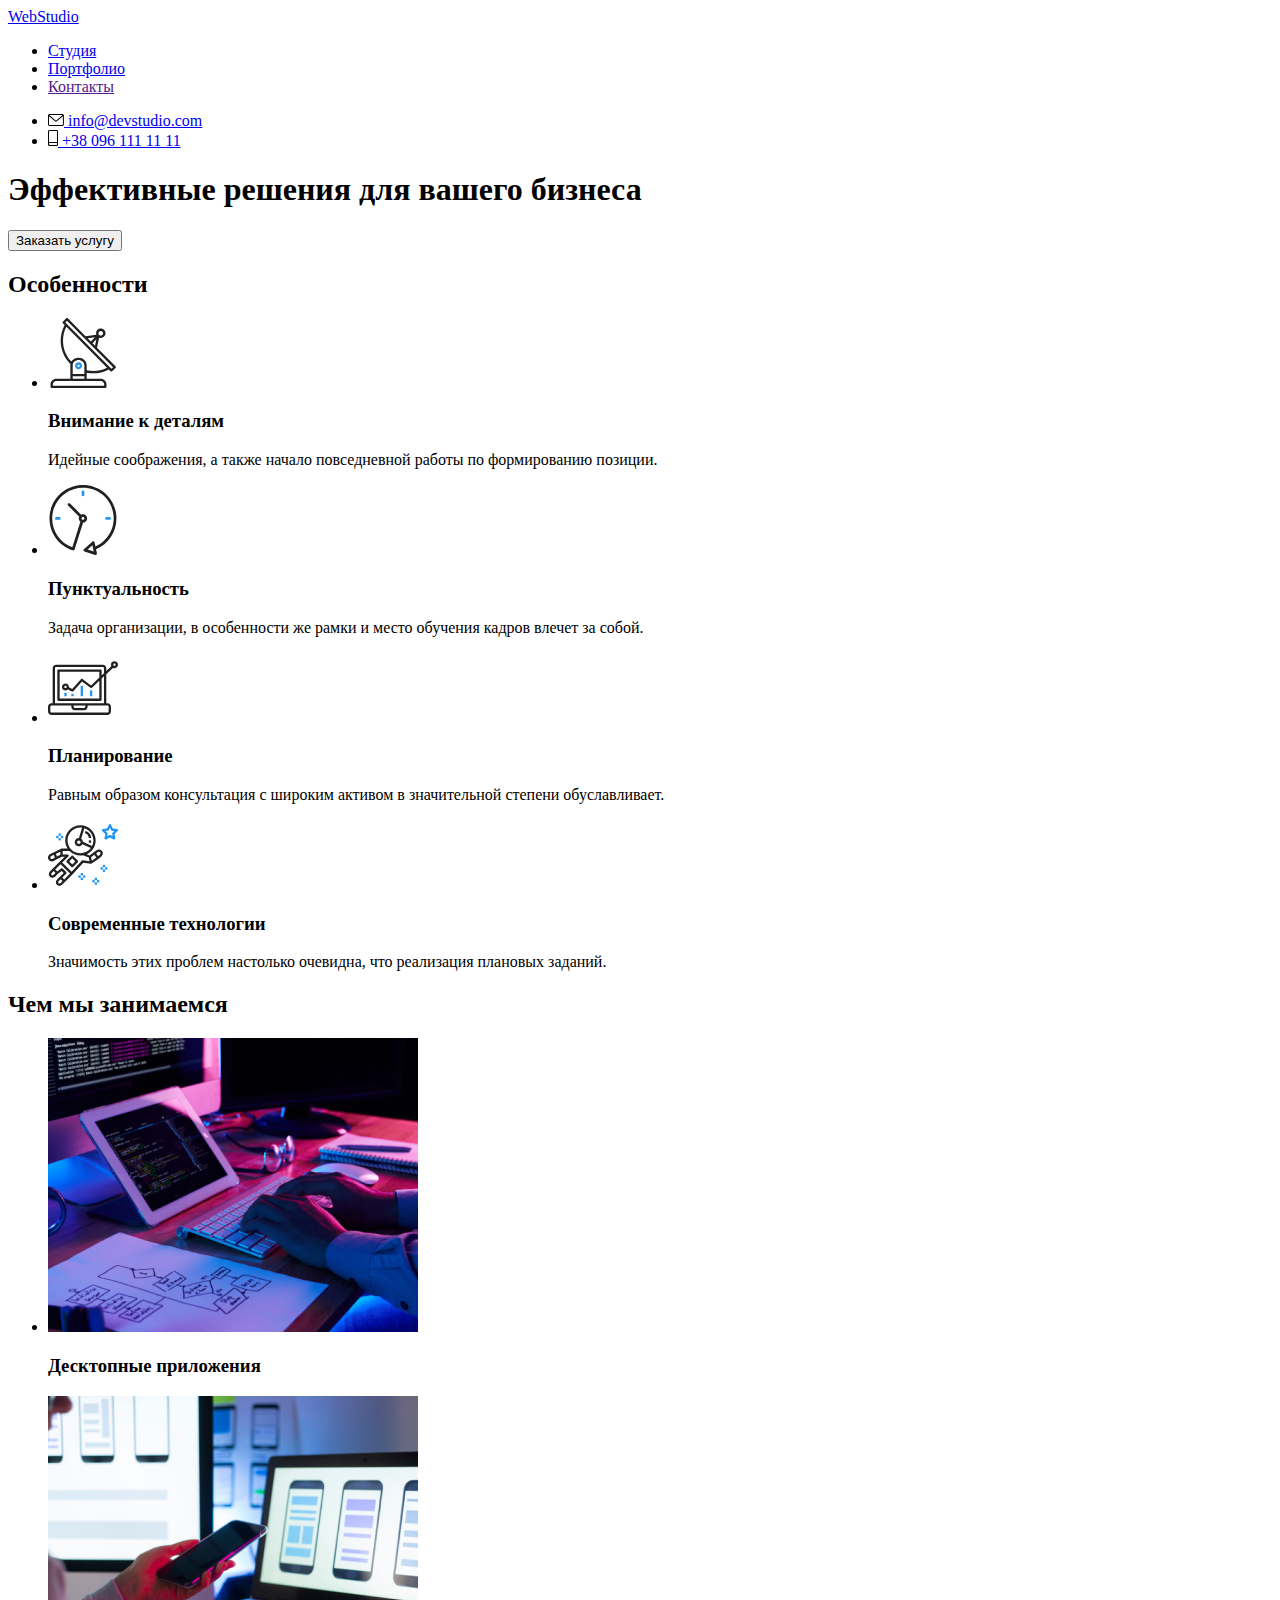
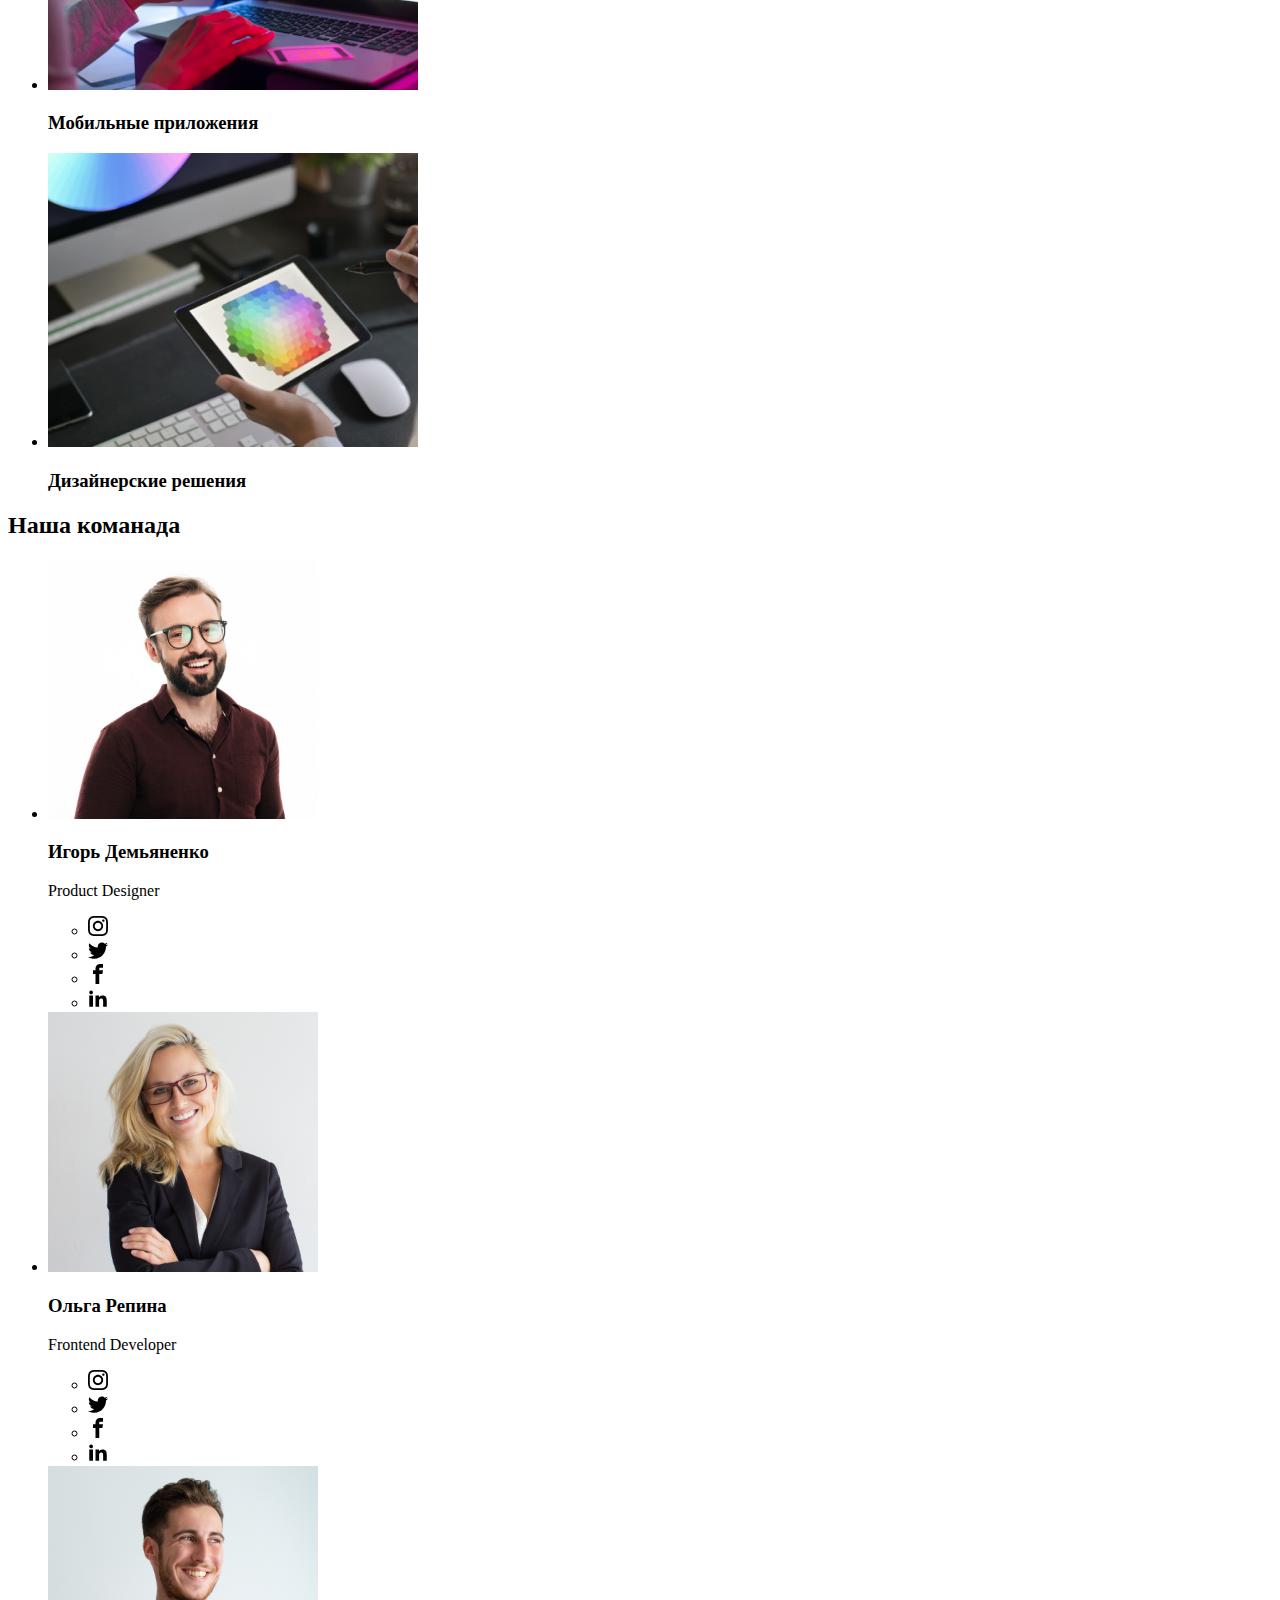
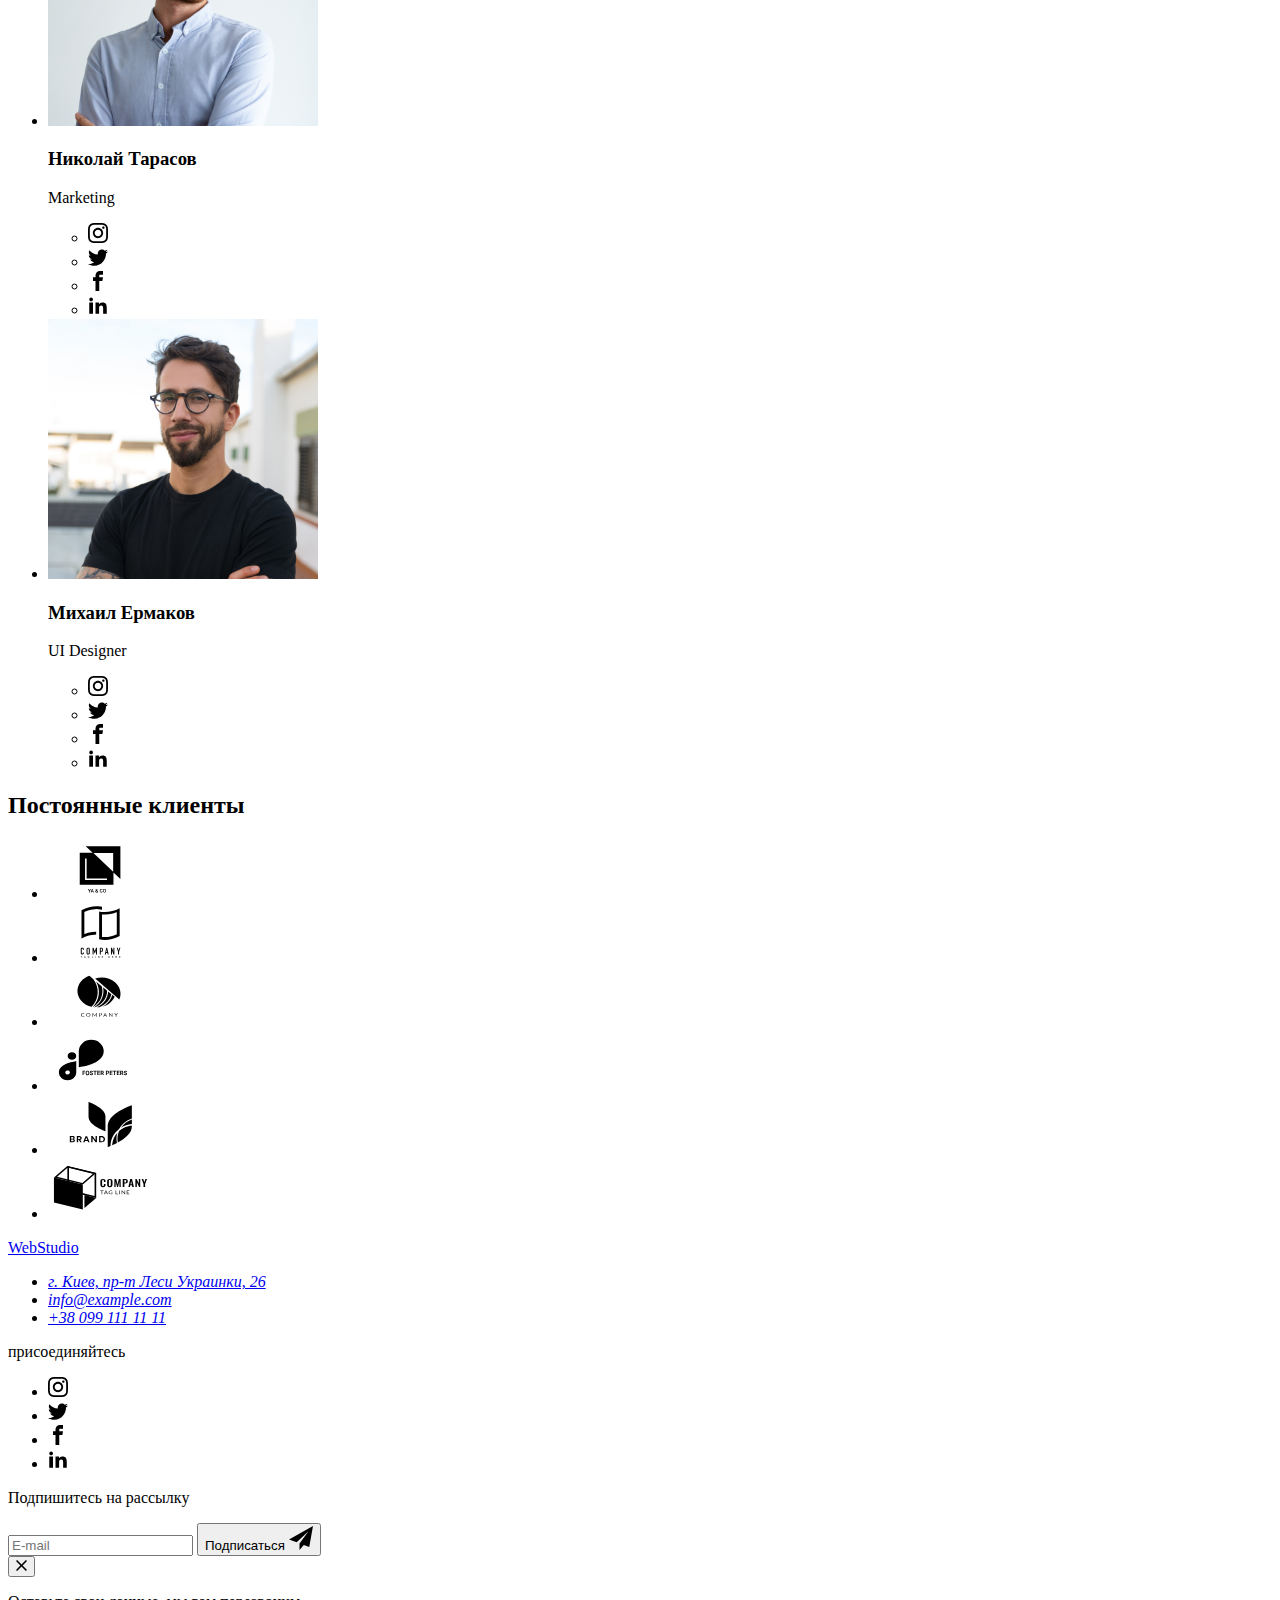
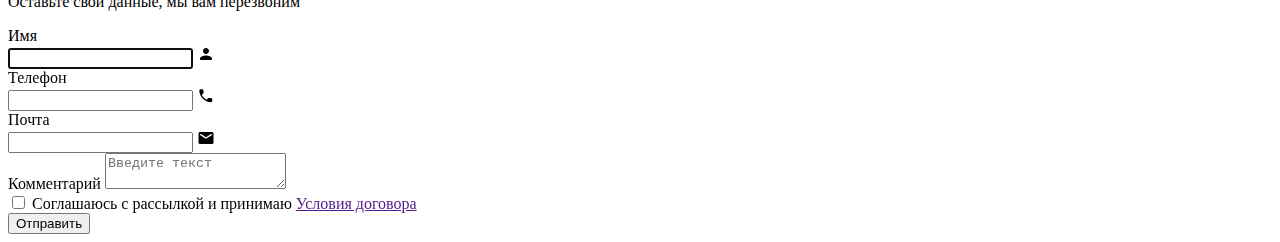
==== index.html @ 9fcfd983 "doing" ====
<!DOCTYPE html>
<html lang="ru">
  <head>
    <meta charset="UTF-8" />
    <meta http-equiv="X-UA-Compatible" content="IE=edge" />
    <meta name="viewport" content="width=device-width, initial-scale=1.0" />
    <link rel="preconnect" href="https://fonts.googleapis.com" />
    <link rel="preconnect" href="https://fonts.gstatic.com" crossorigin />
    <title>Студия</title>
    <link
      href="https://fonts.googleapis.com/css2?family=Raleway:wght@700&family=Roboto:wght@400;500;700;900&display=swap"
      rel="stylesheet"
    />
    <link
      rel="stylesheet"
      href="https://cdnjs.cloudflare.com/ajax/libs/modern-normalize/1.1.0/modern-normalize.min.css"
      integrity="sha512-wpPYUAdjBVSE4KJnH1VR1HeZfpl1ub8YT/NKx4PuQ5NmX2tKuGu6U/JRp5y+Y8XG2tV+wKQpNHVUX03MfMFn9Q=="
      crossorigin="anonymous"
      referrerpolicy="no-referrer"
    />
    <link rel="stylesheet" href="./dist/css/main.min.css" />
  </head>
  <body>
    <!-- Шапка -->
    <header class="page-top">
      <div class="container page-top__container">
        <a class="logo" href="./index.html"
          ><span class="logo--web">Web</span
          ><span class="logo--studio">Studio</span></a
        >
        <nav class="nav">
          <ul class="nav__list">
            <li class="nav__item">
              <a href="./index.html" class="nav__link--current nav__link studio">Студия</a>
            </li>
            <li class="nav__item">
              <a href="./portfolio.html" class="nav__link">Портфолио</a>
            </li>
            <li class="nav__item">
              <a href="" class="nav__link">Контакты</a>
            </li>
          </ul>
        </nav>
        <ul class="contact">
          <li class="contact__item">
            <a href="mailto:info@devstudio.com" class="contact__link">
              <svg class="envelope" width="16" height="12">
                <use href="./images/symbol-defs.svg#icon-envelope"></use>
              </svg>
              info@devstudio.com
            </a>
          </li>
          <li class="contact__item">
            <a href="tel:+38096111111" class="contact__link">
              <svg class="smartphone" width="10" height="16">
                <use href="./images/symbol-defs.svg#icon-smartphone"></use>
              </svg>
              +38 096 111 11 11</a
            >
          </li>
        </ul>
      </div>
    </header>
    <main>
      <!-- Герой -->
      <section class="main-section">
        <h1 class="main-section__title">Эффективные решения для вашего бизнеса</h1>
        <button type="button" data-modal-open class="main-btn pointer">
          Заказать услугу
        </button>
      </section>
      <!-- Преимущества работы с нами -->
      <section class="adventages section">
        <div class="container">
          <h2 class="visually-hidden">Особенности</h2>
          <ul class="adventages__list">
            <li class="adventages__item">
              <div class="advantages__icon">
                <svg width="70px" height="70px">
                  <use href="./images/symbol-defs.svg#icon-satelite"></use>
                </svg>
              </div>
              <h3 class="adventages__tittle">Внимание к деталям</h3>
              <p class="adventages__text">
                Идейные соображения, а также начало повседневной работы по
                формированию позиции.
              </p>
            </li>
            <li class="adventages__item">
              <div class="advantages__icon">
                <svg width="70px" height="70px">
                  <use href="./images/symbol-defs.svg#icon-clock"></use>
                </svg>
              </div>
              <h3 class="adventages__tittle">Пунктуальность</h3>
              <p class="adventages__text">
                Задача организации, в особенности же рамки и место обучения
                кадров влечет за собой.
              </p>
            </li>
            <li class="adventages__item">
              <div class="advantages__icon">
                <svg width="70px" height="70px">
                  <use href="./images/symbol-defs.svg#icon-diagram"></use>
                </svg>
              </div>
              <h3 class="adventages__tittle">Планирование</h3>
              <p class="adventages__text">
                Равным образом консультация с широким активом в значительной
                степени обуславливает.
              </p>
            </li>
            <li class="adventages__item">
              <div class="advantages__icon">
                <svg width="70px" height="70px">
                  <use href="./images/symbol-defs.svg#icon-astronaut"></use>
                </svg>
              </div>
              <h3 class="adventages__tittle">Современные технологии</h3>
              <p class="adventages__text">
                Значимость этих проблем настолько очевидна, что реализация
                плановых заданий.
              </p>
            </li>
          </ul>
        </div>
      </section>
      <!-- Чем мы занимаемся -->
      <section class="doing section">
        <div class="container doing__container">
          <h2 class="section__title">Чем мы занимаемся</h2>
          <ul class="doing__list">
            <li class="doing__item">
              <div class="doing__box">
                <img
                  src="./images/projectation.jpg"
                  alt="Проектирование сайтов"
                  width="370"
                />
                <div class="description">
                  <h3 class="description__title">Десктопные приложения</h3>
                </div>
              </div>
            </li>
            <li class="doing__item">
              <div class="doing__box">
                <img
                  src="./images/adaptation.jpg"
                  alt="Адаптация к мобильным приложениям"
                  width="370"
                />
                <div class="description">
                  <h3 class="description__title">Мобильные приложения</h3>
                </div>
              </div>
            </li>
            <li class="doing__item">
              <div class="doing__box">
                <img src="./images/design.jpg" alt="Оформление" width="370" />
                <div class="description">
                  <h3 class="description__title">Дизайнерские решения</h3>
                </div>
              </div>
            </li>
          </ul>
        </div>
      </section>
      <!-- Наша команада -->
      <section class="team section">
        <div class="container team-container">
          <h2 class="section-title">Наша команада</h2>
          <ul class="team-list">
            <li class="team-item">
              <img src="./images/igor.jpg" alt="Игорь Демьяненко" width="270" />
              <div class="team-sign">
                <h3 class="teammate-name">Игорь Демьяненко</h3>
                <p lang="en" class="teammate-position">Product Designer</p>
                <ul class="web-contact-list">
                  <li class="web-contact-item">
                    <a href="" class="web-contact-link">
                      <svg class="insta" width="20" height="20">
                        <use
                          href="./images/symbol-defs.svg#icon-instagram"
                        ></use>
                      </svg>
                    </a>
                  </li>
                  <li class="web-contact-item">
                    <a href="" class="web-contact-link">
                      <svg class="insta" width="20" height="20">
                        <use href="./images/symbol-defs.svg#icon-twitter"></use>
                      </svg>
                    </a>
                  </li>
                  <li class="web-contact-item">
                    <a href="" class="web-contact-link">
                      <svg class="insta" width="20" height="20">
                        <use
                          href="./images/symbol-defs.svg#icon-facebook"
                        ></use>
                      </svg>
                    </a>
                  </li>
                  <li class="web-contact-item">
                    <a href="" class="web-contact-link">
                      <svg class="insta" width="20" height="20">
                        <use
                          href="./images/symbol-defs.svg#icon-linkedin"
                        ></use>
                      </svg>
                    </a>
                  </li>
                </ul>
              </div>
            </li>
            <li class="team-item">
              <img src="./images/olga.jpg" alt="Ольга Репина" width="270" />
              <div class="team-sign">
                <h3 class="teammate-name">Ольга Репина</h3>
                <p lang="en" class="teammate-position">Frontend Developer</p>
                <ul class="web-contact-list">
                  <li class="web-contact-item">
                    <a href="" class="web-contact-link">
                      <svg class="insta" width="20" height="20">
                        <use
                          href="./images/symbol-defs.svg#icon-instagram"
                        ></use>
                      </svg>
                    </a>
                  </li>
                  <li class="web-contact-item">
                    <a href="" class="web-contact-link">
                      <svg class="insta" width="20" height="20">
                        <use href="./images/symbol-defs.svg#icon-twitter"></use>
                      </svg>
                    </a>
                  </li>
                  <li class="web-contact-item">
                    <a href="" class="web-contact-link">
                      <svg class="insta" width="20" height="20">
                        <use
                          href="./images/symbol-defs.svg#icon-facebook"
                        ></use>
                      </svg>
                    </a>
                  </li>
                  <li class="web-contact-item">
                    <a href="" class="web-contact-link">
                      <svg class="insta" width="20" height="20">
                        <use
                          href="./images/symbol-defs.svg#icon-linkedin"
                        ></use>
                      </svg>
                    </a>
                  </li>
                </ul>
              </div>
            </li>
            <li class="team-item">
              <img
                src="./images/nikolay.jpg"
                alt="Николай Тарасов"
                width="270"
              />
              <div class="team-sign">
                <h3 class="teammate-name">Николай Тарасов</h3>
                <p lang="en" class="teammate-position">Marketing</p>
                <ul class="web-contact-list">
                  <li class="web-contact-item">
                    <a href="" class="web-contact-link">
                      <svg class="insta" width="20" height="20">
                        <use
                          href="./images/symbol-defs.svg#icon-instagram"
                        ></use>
                      </svg>
                    </a>
                  </li>
                  <li class="web-contact-item">
                    <a href="" class="web-contact-link">
                      <svg class="insta" width="20" height="20">
                        <use href="./images/symbol-defs.svg#icon-twitter"></use>
                      </svg>
                    </a>
                  </li>
                  <li class="web-contact-item">
                    <a href="" class="web-contact-link">
                      <svg class="insta" width="20" height="20">
                        <use
                          href="./images/symbol-defs.svg#icon-facebook"
                        ></use>
                      </svg>
                    </a>
                  </li>
                  <li class="web-contact-item">
                    <a href="" class="web-contact-link">
                      <svg class="insta" width="20" height="20">
                        <use
                          href="./images/symbol-defs.svg#icon-linkedin"
                        ></use>
                      </svg>
                    </a>
                  </li>
                </ul>
              </div>
            </li>
            <li class="team-item">
              <img src="./images/mikle.jpg" alt="Михаил Ермаков" width="270" />
              <div class="team-sign">
                <h3 class="teammate-name">Михаил Ермаков</h3>
                <p lang="en" class="teammate-position">UI Designer</p>
                <ul class="web-contact-list">
                  <li class="web-contact-item">
                    <a href="" class="web-contact-link">
                      <svg class="insta" width="20" height="20">
                        <use
                          href="./images/symbol-defs.svg#icon-instagram"
                        ></use>
                      </svg>
                    </a>
                  </li>
                  <li class="web-contact-item">
                    <a href="" class="web-contact-link">
                      <svg class="insta" width="20" height="20">
                        <use href="./images/symbol-defs.svg#icon-twitter"></use>
                      </svg>
                    </a>
                  </li>
                  <li class="web-contact-item">
                    <a href="" class="web-contact-link">
                      <svg class="insta" width="20" height="20">
                        <use
                          href="./images/symbol-defs.svg#icon-facebook"
                        ></use>
                      </svg>
                    </a>
                  </li>
                  <li class="web-contact-item">
                    <a href="" class="web-contact-link">
                      <svg class="insta" width="20" height="20">
                        <use
                          href="./images/symbol-defs.svg#icon-linkedin"
                        ></use>
                      </svg>
                    </a>
                  </li>
                </ul>
              </div>
            </li>
          </ul>
        </div>
      </section>
      <!--Постоянные клиенты-->
      <section class="clients-section">
        <div class="container">
          <h2 class="section-title">Постоянные клиенты</h2>
          <ul class="clients-list">
            <li class="clients-item">
              <a href="" class="clients-link"
                ><svg class="clients-link-icon" width="106" height="60">
                  <use href="./images/symbol-defs.svg#icon-client1"></use>
                </svg>
              </a>
            </li>
            <li class="clients-item">
              <a href="" class="clients-link"
                ><svg class="clients-link-icon" width="106" height="60">
                  <use href="./images/symbol-defs.svg#icon-client2"></use>
                </svg>
              </a>
            </li>
            <li class="clients-item">
              <a href="" class="clients-link"
                ><svg class="clients-link-icon" width="106" height="60">
                  <use href="./images/symbol-defs.svg#icon-client3"></use>
                </svg>
              </a>
            </li>
            <li class="clients-item">
              <a href="" class="clients-link"
                ><svg class="clients-link-icon" width="106" height="60">
                  <use href="./images/symbol-defs.svg#icon-client4"></use>
                </svg>
              </a>
            </li>
            <li class="clients-item">
              <a href="" class="clients-link"
                ><svg class="clients-link-icon" width="106" height="60">
                  <use href="./images/symbol-defs.svg#icon-client5"></use>
                </svg>
              </a>
            </li>
            <li class="clients-item">
              <a href="" class="clients-link"
                ><svg class="clients-link-icon" width="106" height="60">
                  <use href="./images/symbol-defs.svg#icon-client6"></use>
                </svg>
              </a>
            </li>
          </ul>
        </div>
      </section>
    </main>
    <!-- Подвал -->
    <footer class="bottom">
      <div class="container footer-container">
        <div class="first-column">
          <a class="logo footer-logo" href="./index.html"
            ><span class="logo--web">Web</span
            ><span class="white-logo">Studio</span></a
          >
          <address class="contact">
            <ul class="address-list">
              <li class="adress-item cont">
                <a
                  href="https://www.google.com.ua/maps/place/%D0%B1%D1%83%D0%BB.+%D0%9B%D0%B5%D1%81%D0%B8+%D0%A3%D0%BA%D1%80%D0%B0%D0%B8%D0%BD%D0%BA%D0%B8,+26,+%D0%9A%D0%B8%D0%B5%D0%B2,+02000/@50.4265807,30.5361971,17z/data=!3m1!4b1!4m5!3m4!1s0x40d4cf0e033ecbe9:0x57a4dffefec77da0!8m2!3d50.4265807!4d30.5383858?hl=ru&authuser=0"
                  target="_blank"
                  rel="noopener noreferrer"
                  class="map-link"
                  >г. Киев, пр-т Леси Украинки, 26</a
                >
              </li>
              <li class="address-item cont">
                <a href="mailto:info@example.com" class="footer-contact-link"
                  >info@example.com</a
                >
              </li>
              <li class="address-item cont">
                <a href="tel:+380991111111" class="footer-contact-link"
                  >+38 099 111 11 11</a
                >
              </li>
            </ul>
          </address>
        </div>
        <div class="join-us">
          <p class="join-us-text">присоединяйтесь</p>
          <ul class="join-us-list">
            <li class="join-us-item">
              <a href="" class="join-us-link"
                ><svg class="social-link-icon" width="20" height="20">
                  <use href="./images/symbol-defs.svg#icon-instagram"></use>
                </svg>
              </a>
            </li>
            <li class="join-us-item">
              <a href="" class="join-us-link"
                ><svg class="social-link-icon" width="20" height="20">
                  <use href="./images/symbol-defs.svg#icon-twitter"></use>
                </svg>
              </a>
            </li>
            <li class="join-us-item">
              <a href="" class="join-us-link"
                ><svg class="social-link-icon" width="20" height="20">
                  <use href="./images/symbol-defs.svg#icon-facebook"></use>
                </svg>
              </a>
            </li>
            <li class="join-us-item">
              <a href="" class="join-us-link"
                ><svg class="social-link-icon" width="20" height="20">
                  <use href="./images/symbol-defs.svg#icon-linkedin"></use>
                </svg>
              </a>
            </li>
          </ul>
        </div>
        <div class="footer-form">
          <p class="footer-title">Подпишитесь на рассылку</p>
            <form class="form-flex">
              <input
                type="email"
                name="email"
                class="subscribe-input"
                placeholder="E-mail"
              />
              <button class="main-btn pointer main-btn-flex" type="submit">
                Подписаться
                <svg class="send-icon" width="24" height="24">
                  <use href="./images/symbol-defs.svg#icon-send"></use>
                </svg>
              </button>
            </form>
        </div>
      </div>
    </footer>
    <!-- Модальное окно -->
    <div class="backdrop is-hidden" data-modal>
      <div class="modal">
        <button type="button" data-modal-close class="close-btn">
          <svg class="close-icon" width="11" height="11">
            <use href="./images/symbol-defs.svg#icon-close"></use>
          </svg>
        </button>
        <p class="modal-title">Оставьте свои данные, мы вам перезвоним</p>
        <form action="#" class="form" autocomplete="off">
          <div class="form-field">
            <label for="user-name" class="input-text"> Имя </label>
            <div class="input-wrapper">
              <input
                type="text"
                name="user-name"
                id="user-name"
                required
                autofocus
                class="input"
              />
              <svg class="icon" width="18" height="18">
                <use href="./images/symbol-defs6hm.svg#icon-person-black"></use>
              </svg>
            </div>
          </div>
          <div class="form-field">
            <label for="user-tel" class="input-text">
              Телефон</label>
            <div class="input-wrapper">
              <input type="tel" name="user-tel" required class="input" />
              <svg class="icon" width="18" height="18">
                <use
                  href="./images/symbol-defs6hm.svg#icon-phone-black"
                ></use>
              </svg>
            </div>
          </div>
          <div class="form-field">
            <label for="user-email" class="input-text">
              Почта</label>
            <div class="input-wrapper">
              <input type="email" name="user-email" required class="input" />
              <svg class="icon" width="18" height="18">
                <use
                  href="./images/symbol-defs6hm.svg#icon-email-black"
                ></use>
              </svg>
            </div>
          </div>
          <div class="comment-field">
            <label class="input-text"
              >Комментарий</label>
              <textarea
                name="comment"
                class="comment"
                placeholder="Введите текст"
              ></textarea>
            </label>
          </div>
          <div class="checkbox-field">
            <label class="checkbox-label"
              ><input
                type="checkbox"
                class="checkbox-input"
                name="agreement"
                value="agreement"
              /><span class="checkbox-icon"></span> Соглашаюсь с рассылкой и
              принимаю
            </label>
            <a class="conditions" href=""> Условия договора</a>
          </div>
          <button type="submit" class="main-btn pointer">Отправить</button>
        </form>
      </div>
    </div>
    <script src="./js/modal.js"></script>
  </body>
</html>
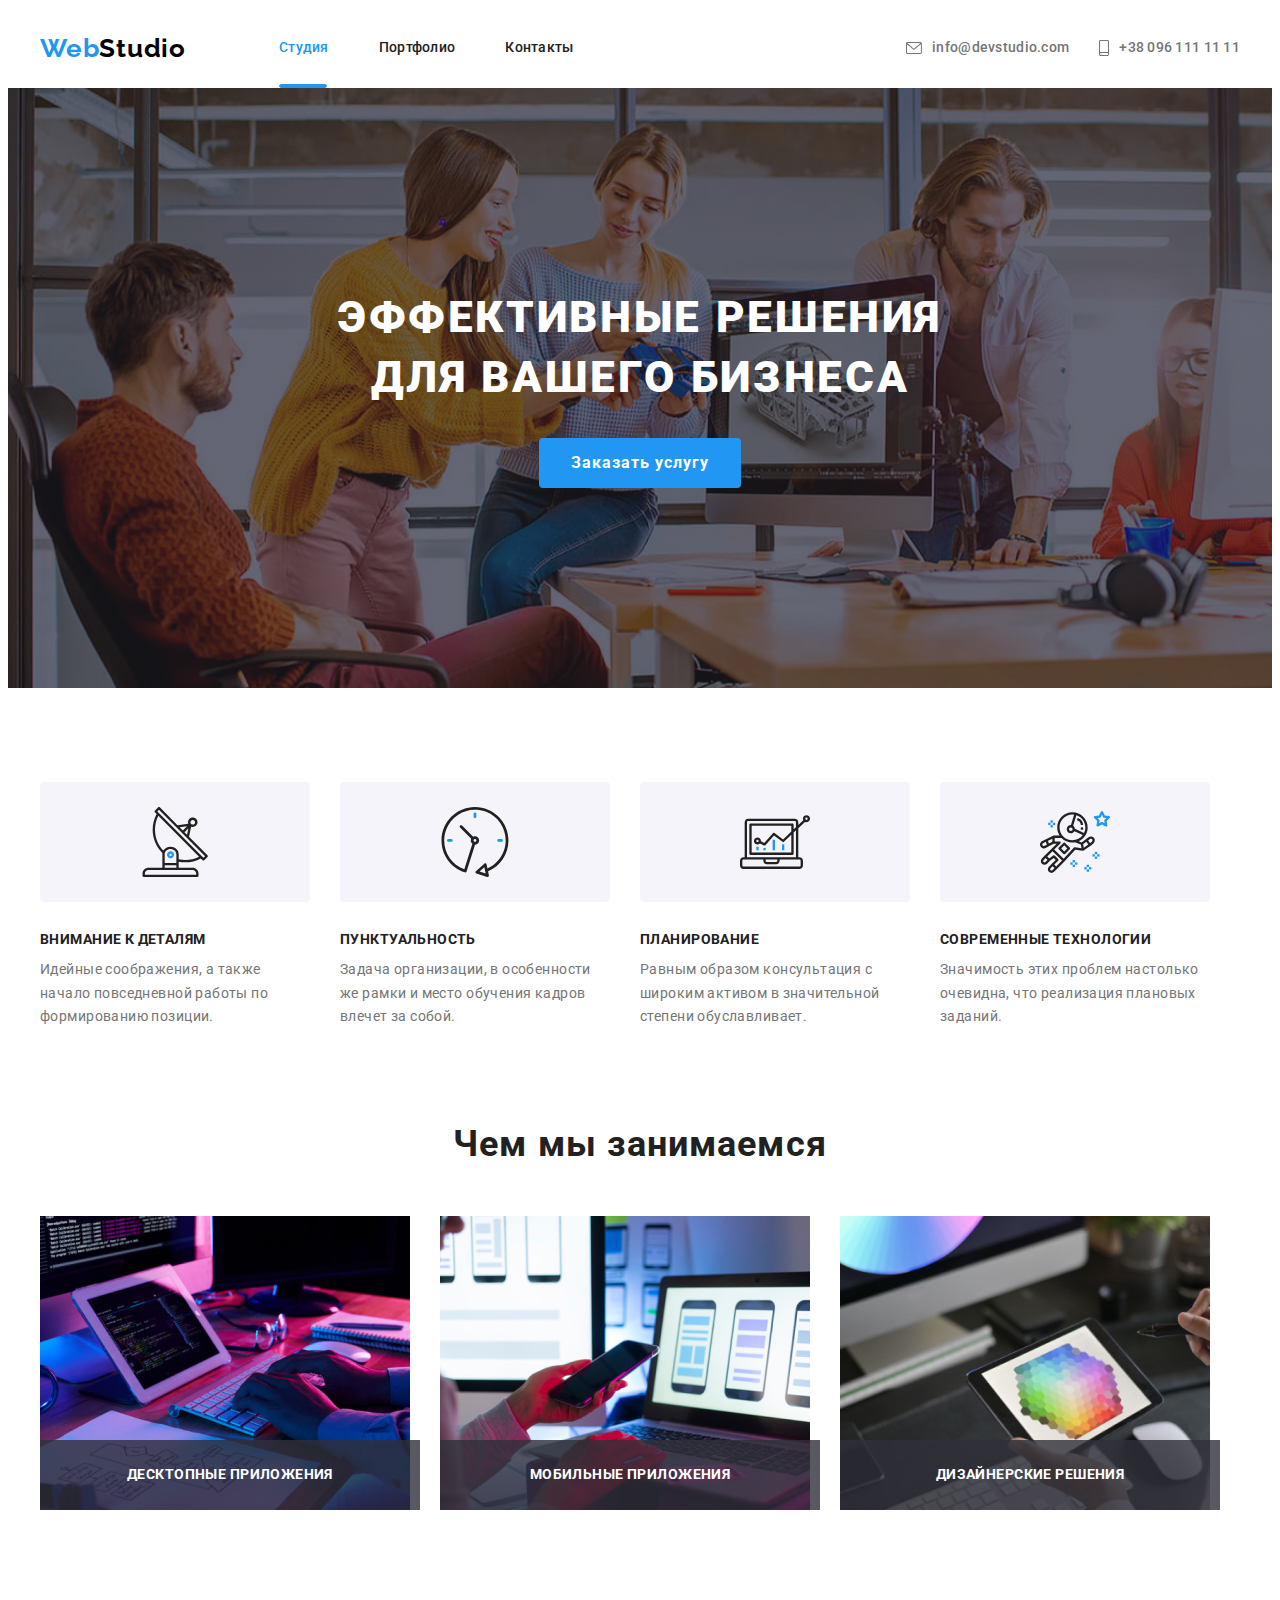
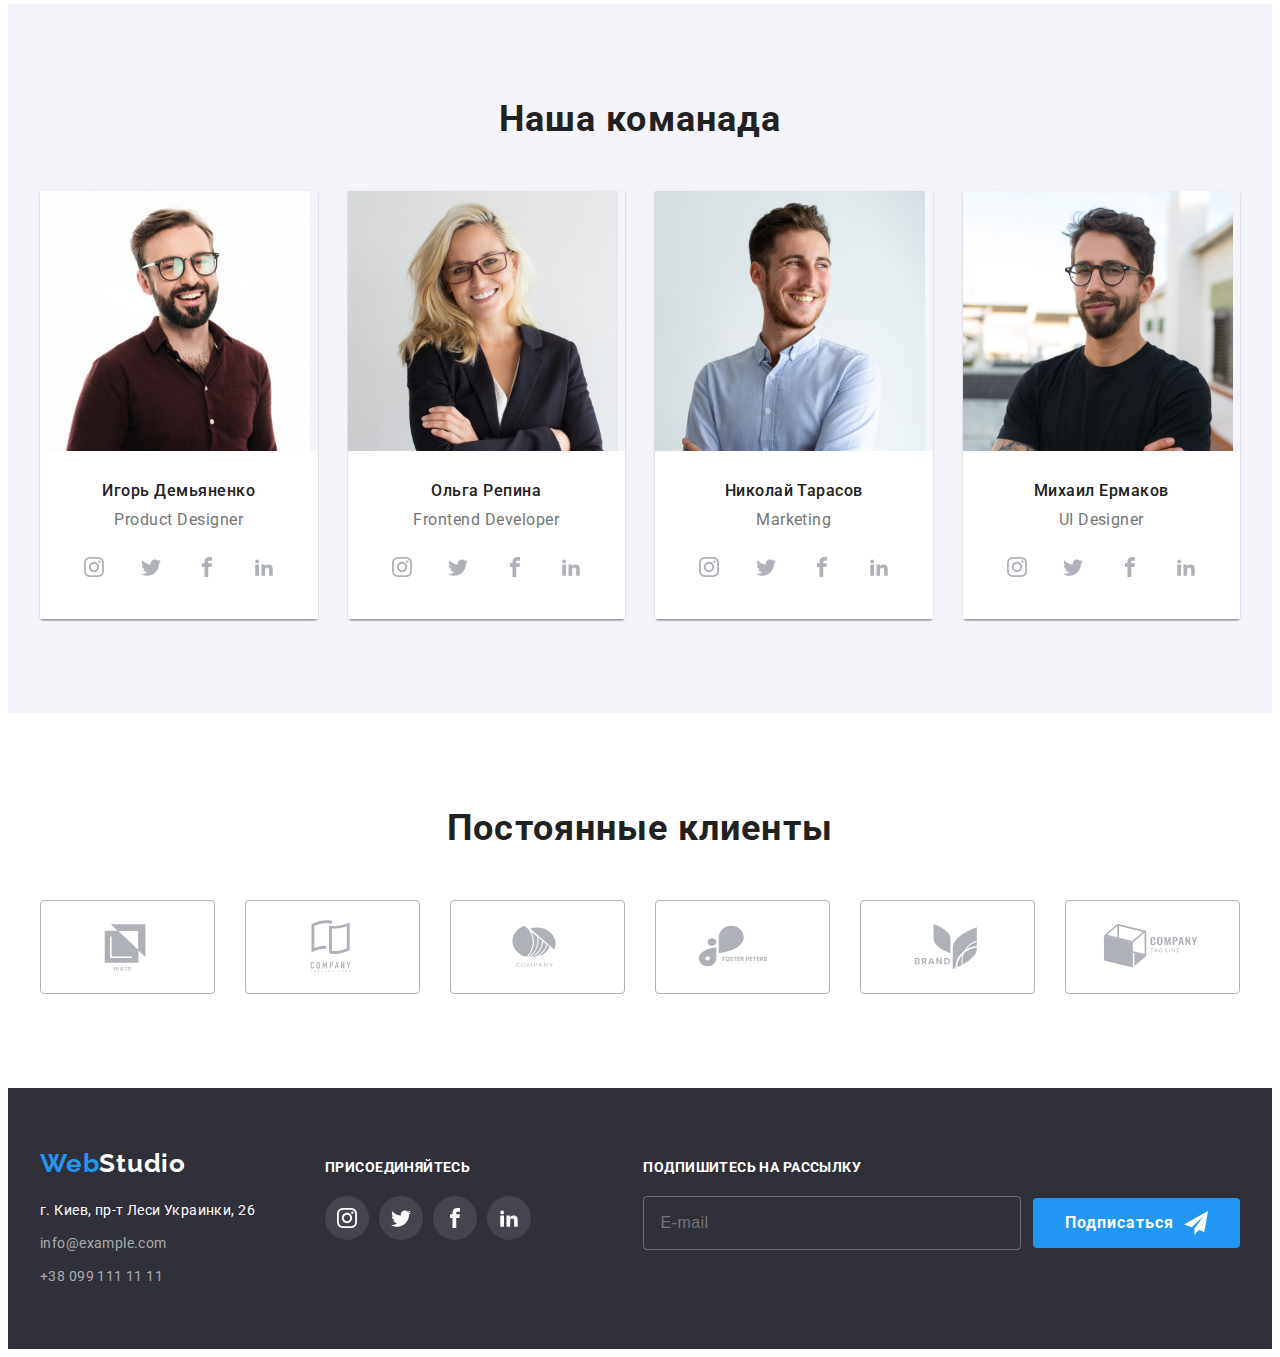
==== commit c9123f8b: "Зміни в vscode та змінних" ====
--- a/index.html
+++ b/index.html
@@ -18,7 +18,7 @@
       crossorigin="anonymous"
       referrerpolicy="no-referrer"
     />
-    <link rel="stylesheet" href="./dist/css/main.min.css" />
+    <link rel="stylesheet" href="./css/main.min.css" />
   </head>
   <body>
     <!-- Шапка -->
@@ -167,17 +167,17 @@
       </section>
       <!-- Наша команада -->
       <section class="team section">
-        <div class="container team-container">
-          <h2 class="section-title">Наша команада</h2>
-          <ul class="team-list">
-            <li class="team-item">
+        <div class="container">
+          <h2 class="section__title">Наша команада</h2>
+          <ul class="team__list">
+            <li class="team__item">
               <img src="./images/igor.jpg" alt="Игорь Демьяненко" width="270" />
-              <div class="team-sign">
-                <h3 class="teammate-name">Игорь Демьяненко</h3>
-                <p lang="en" class="teammate-position">Product Designer</p>
-                <ul class="web-contact-list">
-                  <li class="web-contact-item">
-                    <a href="" class="web-contact-link">
+              <div class="team__sign">
+                <h3 class="team__name">Игорь Демьяненко</h3>
+                <p lang="en" class="team__position">Product Designer</p>
+                <ul class="social__list">
+                  <li class="social__item">
+                    <a href="" class="social__link">
                       <svg class="insta" width="20" height="20">
                         <use
                           href="./images/symbol-defs.svg#icon-instagram"
@@ -185,15 +185,15 @@
                       </svg>
                     </a>
                   </li>
-                  <li class="web-contact-item">
-                    <a href="" class="web-contact-link">
+                  <li class="social__item">
+                    <a href="" class="social__link">
                       <svg class="insta" width="20" height="20">
                         <use href="./images/symbol-defs.svg#icon-twitter"></use>
                       </svg>
                     </a>
                   </li>
-                  <li class="web-contact-item">
-                    <a href="" class="web-contact-link">
+                  <li class="social__item">
+                    <a href="" class="social__link">
                       <svg class="insta" width="20" height="20">
                         <use
                           href="./images/symbol-defs.svg#icon-facebook"
@@ -201,8 +201,8 @@
                       </svg>
                     </a>
                   </li>
-                  <li class="web-contact-item">
-                    <a href="" class="web-contact-link">
+                  <li class="social__item">
+                    <a href="" class="social__link">
                       <svg class="insta" width="20" height="20">
                         <use
                           href="./images/symbol-defs.svg#icon-linkedin"
@@ -213,14 +213,14 @@
                 </ul>
               </div>
             </li>
-            <li class="team-item">
+            <li class="team__item">
               <img src="./images/olga.jpg" alt="Ольга Репина" width="270" />
-              <div class="team-sign">
-                <h3 class="teammate-name">Ольга Репина</h3>
-                <p lang="en" class="teammate-position">Frontend Developer</p>
-                <ul class="web-contact-list">
-                  <li class="web-contact-item">
-                    <a href="" class="web-contact-link">
+              <div class="team__sign">
+                <h3 class="team__name">Ольга Репина</h3>
+                <p lang="en" class="team__position">Frontend Developer</p>
+                <ul class="social__list">
+                  <li class="social__item">
+                    <a href="" class="social__link">
                       <svg class="insta" width="20" height="20">
                         <use
                           href="./images/symbol-defs.svg#icon-instagram"
@@ -228,15 +228,15 @@
                       </svg>
                     </a>
                   </li>
-                  <li class="web-contact-item">
-                    <a href="" class="web-contact-link">
+                  <li class="social__item">
+                    <a href="" class="social__link">
                       <svg class="insta" width="20" height="20">
                         <use href="./images/symbol-defs.svg#icon-twitter"></use>
                       </svg>
                     </a>
                   </li>
-                  <li class="web-contact-item">
-                    <a href="" class="web-contact-link">
+                  <li class="social__item">
+                    <a href="" class="social__link">
                       <svg class="insta" width="20" height="20">
                         <use
                           href="./images/symbol-defs.svg#icon-facebook"
@@ -244,8 +244,8 @@
                       </svg>
                     </a>
                   </li>
-                  <li class="web-contact-item">
-                    <a href="" class="web-contact-link">
+                  <li class="social__item">
+                    <a href="" class="social__link">
                       <svg class="insta" width="20" height="20">
                         <use
                           href="./images/symbol-defs.svg#icon-linkedin"
@@ -256,18 +256,18 @@
                 </ul>
               </div>
             </li>
-            <li class="team-item">
+            <li class="team__item">
               <img
                 src="./images/nikolay.jpg"
                 alt="Николай Тарасов"
                 width="270"
               />
-              <div class="team-sign">
-                <h3 class="teammate-name">Николай Тарасов</h3>
-                <p lang="en" class="teammate-position">Marketing</p>
-                <ul class="web-contact-list">
-                  <li class="web-contact-item">
-                    <a href="" class="web-contact-link">
+              <div class="team__sign">
+                <h3 class="team__name">Николай Тарасов</h3>
+                <p lang="en" class="team__position">Marketing</p>
+                <ul class="social__list">
+                  <li class="social__item">
+                    <a href="" class="social__link">
                       <svg class="insta" width="20" height="20">
                         <use
                           href="./images/symbol-defs.svg#icon-instagram"
@@ -275,15 +275,15 @@
                       </svg>
                     </a>
                   </li>
-                  <li class="web-contact-item">
-                    <a href="" class="web-contact-link">
+                  <li class="social__item">
+                    <a href="" class="social__link">
                       <svg class="insta" width="20" height="20">
                         <use href="./images/symbol-defs.svg#icon-twitter"></use>
                       </svg>
                     </a>
                   </li>
-                  <li class="web-contact-item">
-                    <a href="" class="web-contact-link">
+                  <li class="social__item">
+                    <a href="" class="social__link">
                       <svg class="insta" width="20" height="20">
                         <use
                           href="./images/symbol-defs.svg#icon-facebook"
@@ -291,8 +291,8 @@
                       </svg>
                     </a>
                   </li>
-                  <li class="web-contact-item">
-                    <a href="" class="web-contact-link">
+                  <li class="social__item">
+                    <a href="" class="social__link">
                       <svg class="insta" width="20" height="20">
                         <use
                           href="./images/symbol-defs.svg#icon-linkedin"
@@ -303,14 +303,14 @@
                 </ul>
               </div>
             </li>
-            <li class="team-item">
+            <li class="team__item">
               <img src="./images/mikle.jpg" alt="Михаил Ермаков" width="270" />
-              <div class="team-sign">
-                <h3 class="teammate-name">Михаил Ермаков</h3>
-                <p lang="en" class="teammate-position">UI Designer</p>
-                <ul class="web-contact-list">
-                  <li class="web-contact-item">
-                    <a href="" class="web-contact-link">
+              <div class="team__sign">
+                <h3 class="team__name">Михаил Ермаков</h3>
+                <p lang="en" class="team__position">UI Designer</p>
+                <ul class="social__list">
+                  <li class="social__item">
+                    <a href="" class="social__link">
                       <svg class="insta" width="20" height="20">
                         <use
                           href="./images/symbol-defs.svg#icon-instagram"
@@ -318,15 +318,15 @@
                       </svg>
                     </a>
                   </li>
-                  <li class="web-contact-item">
-                    <a href="" class="web-contact-link">
+                  <li class="social__item">
+                    <a href="" class="social__link">
                       <svg class="insta" width="20" height="20">
                         <use href="./images/symbol-defs.svg#icon-twitter"></use>
                       </svg>
                     </a>
                   </li>
-                  <li class="web-contact-item">
-                    <a href="" class="web-contact-link">
+                  <li class="social__item">
+                    <a href="" class="social__link">
                       <svg class="insta" width="20" height="20">
                         <use
                           href="./images/symbol-defs.svg#icon-facebook"
@@ -334,8 +334,8 @@
                       </svg>
                     </a>
                   </li>
-                  <li class="web-contact-item">
-                    <a href="" class="web-contact-link">
+                  <li class="social__item">
+                    <a href="" class="social__link">
                       <svg class="insta" width="20" height="20">
                         <use
                           href="./images/symbol-defs.svg#icon-linkedin"
@@ -350,48 +350,48 @@
         </div>
       </section>
       <!--Постоянные клиенты-->
-      <section class="clients-section">
+      <section class="clients">
         <div class="container">
-          <h2 class="section-title">Постоянные клиенты</h2>
-          <ul class="clients-list">
-            <li class="clients-item">
-              <a href="" class="clients-link"
-                ><svg class="clients-link-icon" width="106" height="60">
+          <h2 class="section__title">Постоянные клиенты</h2>
+          <ul class="clients__list">
+            <li class="clients__item">
+              <a href="" class="clients__link"
+                ><svg class="clients__link--normal" width="106" height="60">
                   <use href="./images/symbol-defs.svg#icon-client1"></use>
                 </svg>
               </a>
             </li>
-            <li class="clients-item">
-              <a href="" class="clients-link"
-                ><svg class="clients-link-icon" width="106" height="60">
+            <li class="clients__item">
+              <a href="" class="clients__link"
+                ><svg class="clients__link--normal" width="106" height="60">
                   <use href="./images/symbol-defs.svg#icon-client2"></use>
                 </svg>
               </a>
             </li>
-            <li class="clients-item">
-              <a href="" class="clients-link"
-                ><svg class="clients-link-icon" width="106" height="60">
+            <li class="clients__item">
+              <a href="" class="clients__link"
+                ><svg class="clients__link--normal" width="106" height="60">
                   <use href="./images/symbol-defs.svg#icon-client3"></use>
                 </svg>
               </a>
             </li>
-            <li class="clients-item">
-              <a href="" class="clients-link"
-                ><svg class="clients-link-icon" width="106" height="60">
+            <li class="clients__item">
+              <a href="" class="clients__link"
+                ><svg class="clients__link--normal" width="106" height="60">
                   <use href="./images/symbol-defs.svg#icon-client4"></use>
                 </svg>
               </a>
             </li>
-            <li class="clients-item">
-              <a href="" class="clients-link"
-                ><svg class="clients-link-icon" width="106" height="60">
+            <li class="clients__item">
+              <a href="" class="clients__link"
+                ><svg class="clients__link--normal" width="106" height="60">
                   <use href="./images/symbol-defs.svg#icon-client5"></use>
                 </svg>
               </a>
             </li>
-            <li class="clients-item">
-              <a href="" class="clients-link"
-                ><svg class="clients-link-icon" width="106" height="60">
+            <li class="clients__item">
+              <a href="" class="clients__link"
+                ><svg class="clients__link--normal" width="106" height="60">
                   <use href="./images/symbol-defs.svg#icon-client6"></use>
                 </svg>
               </a>
@@ -402,15 +402,15 @@
     </main>
     <!-- Подвал -->
     <footer class="bottom">
-      <div class="container footer-container">
+      <div class="container bottom--flex">
         <div class="first-column">
-          <a class="logo footer-logo" href="./index.html"
+          <a class="logo logo__footer--studio " href="./index.html"
             ><span class="logo--web">Web</span
             ><span class="white-logo">Studio</span></a
           >
-          <address class="contact">
-            <ul class="address-list">
-              <li class="adress-item cont">
+          <address class="footer-contact">
+            <ul class="footer-contact__list">
+              <li class="footer-contact__item">
                 <a
                   href="https://www.google.com.ua/maps/place/%D0%B1%D1%83%D0%BB.+%D0%9B%D0%B5%D1%81%D0%B8+%D0%A3%D0%BA%D1%80%D0%B0%D0%B8%D0%BD%D0%BA%D0%B8,+26,+%D0%9A%D0%B8%D0%B5%D0%B2,+02000/@50.4265807,30.5361971,17z/data=!3m1!4b1!4m5!3m4!1s0x40d4cf0e033ecbe9:0x57a4dffefec77da0!8m2!3d50.4265807!4d30.5383858?hl=ru&authuser=0"
                   target="_blank"
@@ -419,13 +419,13 @@
                   >г. Киев, пр-т Леси Украинки, 26</a
                 >
               </li>
-              <li class="address-item cont">
-                <a href="mailto:info@example.com" class="footer-contact-link"
+              <li class="footer-contact__item">
+                <a href="mailto:info@example.com" class="footer-contact__link"
                   >info@example.com</a
                 >
               </li>
-              <li class="address-item cont">
-                <a href="tel:+380991111111" class="footer-contact-link"
+              <li class="footer-contact__item">
+                <a href="tel:+380991111111" class="footer-contact__link"
                   >+38 099 111 11 11</a
                 >
               </li>
@@ -433,32 +433,32 @@
           </address>
         </div>
         <div class="join-us">
-          <p class="join-us-text">присоединяйтесь</p>
-          <ul class="join-us-list">
-            <li class="join-us-item">
-              <a href="" class="join-us-link"
-                ><svg class="social-link-icon" width="20" height="20">
+          <p class="join-us__text">присоединяйтесь</p>
+          <ul class="join-us__list">
+            <li class="join-us__item">
+              <a href="" class="join-us__link"
+                ><svg class="join-us__icon" width="20" height="20">
                   <use href="./images/symbol-defs.svg#icon-instagram"></use>
                 </svg>
               </a>
             </li>
-            <li class="join-us-item">
-              <a href="" class="join-us-link"
-                ><svg class="social-link-icon" width="20" height="20">
+            <li class="join-us__item">
+              <a href="" class="join-us__link"
+                ><svg class="join-us__icon" width="20" height="20">
                   <use href="./images/symbol-defs.svg#icon-twitter"></use>
                 </svg>
               </a>
             </li>
-            <li class="join-us-item">
-              <a href="" class="join-us-link"
-                ><svg class="social-link-icon" width="20" height="20">
+            <li class="join-us__item">
+              <a href="" class="join-us__link"
+                ><svg class="join-us__icon" width="20" height="20">
                   <use href="./images/symbol-defs.svg#icon-facebook"></use>
                 </svg>
               </a>
             </li>
-            <li class="join-us-item">
-              <a href="" class="join-us-link"
-                ><svg class="social-link-icon" width="20" height="20">
+            <li class="join-us__item">
+              <a href="" class="join-us__link"
+                ><svg class="join-us__icon" width="20" height="20">
                   <use href="./images/symbol-defs.svg#icon-linkedin"></use>
                 </svg>
               </a>
@@ -466,15 +466,15 @@
           </ul>
         </div>
         <div class="footer-form">
-          <p class="footer-title">Подпишитесь на рассылку</p>
-            <form class="form-flex">
+          <p class="footer-form__title">Подпишитесь на рассылку</p>
+            <form class="footer-form--flex">
               <input
                 type="email"
                 name="email"
-                class="subscribe-input"
+                class="subscribe"
                 placeholder="E-mail"
               />
-              <button class="main-btn pointer main-btn-flex" type="submit">
+              <button class="main-btn pointer main-btn--flex" type="submit">
                 Подписаться
                 <svg class="send-icon" width="24" height="24">
                   <use href="./images/symbol-defs.svg#icon-send"></use>
@@ -492,11 +492,11 @@
             <use href="./images/symbol-defs.svg#icon-close"></use>
           </svg>
         </button>
-        <p class="modal-title">Оставьте свои данные, мы вам перезвоним</p>
+        <p class="modal__title">Оставьте свои данные, мы вам перезвоним</p>
         <form action="#" class="form" autocomplete="off">
-          <div class="form-field">
-            <label for="user-name" class="input-text"> Имя </label>
-            <div class="input-wrapper">
+          <div class="form__field">
+            <label for="user-name" class="form__text"> Имя </label>
+            <div class="form__text--wrapper">
               <input
                 type="text"
                 name="user-name"
@@ -510,10 +510,10 @@
               </svg>
             </div>
           </div>
-          <div class="form-field">
-            <label for="user-tel" class="input-text">
+          <div class="form__field">
+            <label for="user-tel" class="form__text">
               Телефон</label>
-            <div class="input-wrapper">
+            <div class="form__text--wrapper">
               <input type="tel" name="user-tel" required class="input" />
               <svg class="icon" width="18" height="18">
                 <use
@@ -522,10 +522,10 @@
               </svg>
             </div>
           </div>
-          <div class="form-field">
-            <label for="user-email" class="input-text">
+          <div class="form__field">
+            <label for="user-email" class="form__text">
               Почта</label>
-            <div class="input-wrapper">
+            <div class="form__text--wrapper">
               <input type="email" name="user-email" required class="input" />
               <svg class="icon" width="18" height="18">
                 <use
@@ -534,24 +534,24 @@
               </svg>
             </div>
           </div>
-          <div class="comment-field">
-            <label class="input-text"
+          <div class="form__comment--pos">
+            <label class="form__text"
               >Комментарий</label>
               <textarea
-                name="comment"
-                class="comment"
+                name="form__comment"
+                class="form__comment"
                 placeholder="Введите текст"
               ></textarea>
             </label>
           </div>
           <div class="checkbox-field">
-            <label class="checkbox-label"
+            <label class="checkbox-field__label"
               ><input
                 type="checkbox"
                 class="checkbox-input"
                 name="agreement"
                 value="agreement"
-              /><span class="checkbox-icon"></span> Соглашаюсь с рассылкой и
+              /><span class="checkbox-field__icon"></span> Соглашаюсь с рассылкой и
               принимаю
             </label>
             <a class="conditions" href=""> Условия договора</a>
--- a/css/main.min.css
+++ b/css/main.min.css
@@ -0,0 +1,2 @@
+.visually-hidden{position:absolute;white-space:nowrap;width:1px;height:1px;overflow:hidden;border:0;padding:0;clip:rect(0 0 0 0);-webkit-clip-path:inset(50%);clip-path:inset(50%);margin:-1px}p,h1,h2,h3,h4,h5,h6{margin:0;padding:0}ul{list-style:none;padding:0;margin:0}a{text-decoration:none}img{display:block;max-width:100%;height:auto}.pointer{cursor:pointer}body{background-color:var(--background-body-color);font-family:Roboto, sans-serif;color:#757575}.main-btn{padding:10px 32px;min-width:200px;min-height:50px;margin:0 auto 0 auto;display:block;-webkit-transition:background-color 250ms cubic-bezier(0.4, 0, 0.2, 1);transition:background-color 250ms cubic-bezier(0.4, 0, 0.2, 1);background-color:#2196f3;font-family:inherit;font-weight:700;font-size:16px;line-height:1.87;letter-spacing:0.06em;color:#fff;border:none;border-radius:4px}.main-btn:hover,.main-btn:focus{background-color:rgba(33,150,255,0.85)}.filter__btn{padding:6px 22px;font-family:inherit;font-weight:500;font-size:16px;line-height:1.62;text-align:center;letter-spacing:0.03em;color:#212121;border:none;background-color:#f5f4fa;border-radius:4px;-webkit-transition:background-color 250ms cubic-bezier(0.4, 0, 0.2, 1),color 250ms cubic-bezier(0.4, 0, 0.2, 1),-webkit-box-shadow 250ms cubic-bezier(0.4, 0, 0.2, 1);transition:background-color 250ms cubic-bezier(0.4, 0, 0.2, 1),color 250ms cubic-bezier(0.4, 0, 0.2, 1),-webkit-box-shadow 250ms cubic-bezier(0.4, 0, 0.2, 1);transition:background-color 250ms cubic-bezier(0.4, 0, 0.2, 1),color 250ms cubic-bezier(0.4, 0, 0.2, 1),box-shadow 250ms cubic-bezier(0.4, 0, 0.2, 1);transition:background-color 250ms cubic-bezier(0.4, 0, 0.2, 1),color 250ms cubic-bezier(0.4, 0, 0.2, 1),box-shadow 250ms cubic-bezier(0.4, 0, 0.2, 1),-webkit-box-shadow 250ms cubic-bezier(0.4, 0, 0.2, 1)}.filter__btn:focus,.filter__btn:hover,.filter__btn:active{background-color:#2196f3;color:#fff;-webkit-box-shadow:0px 3px 1px rgba(0,0,0,0.1),0px 1px 2px rgba(0,0,0,0.08),0px 2px 2px rgba(0,0,0,0.12);box-shadow:0px 3px 1px rgba(0,0,0,0.1),0px 1px 2px rgba(0,0,0,0.08),0px 2px 2px rgba(0,0,0,0.12)}.container{width:1200px;padding:0 15px;margin:0 auto}.section__title{margin-bottom:50px;font-weight:bold;font-size:36px;line-height:1.19;letter-spacing:0.03em;color:#212121;text-align:center}.section{padding:94px 0}.page-top{background-color:#fff}.page-top--line{border-bottom:1px solid #ececec}.page-top__container{display:-webkit-box;display:-ms-flexbox;display:flex;-webkit-box-align:center;-ms-flex-align:center;align-items:center}.logo{font-family:Raleway;font-style:normal;font-weight:bold;font-size:26px;line-height:1.19;letter-spacing:0.03em}.logo--web{color:#2196f3}.logo--studio{color:#000}.nav{margin-left:93px}.nav__list{display:-webkit-box;display:-ms-flexbox;display:flex}.nav__item{margin-right:50px}.nav__item:last-child{margin-right:0}.nav__link{display:block;padding:32px 0;-webkit-transition:background-color 250ms cubic-bezier(0.4, 0, 0.2, 1),color 250ms cubic-bezier(0.4, 0, 0.2, 1);transition:background-color 250ms cubic-bezier(0.4, 0, 0.2, 1),color 250ms cubic-bezier(0.4, 0, 0.2, 1);font-family:inherit;font-weight:500;font-size:14px;line-height:1.14;letter-spacing:0.02em;color:#212121}.nav__link:hover,.nav__link:focus{color:#2196f3}.nav__link--current{position:relative;display:block;color:#2196f3}.nav__link--current::after{position:absolute;bottom:0;left:0;height:4px;display:block;content:"";background-size:contain;background-position:center;background-repeat:no-repeat;border-radius:2px}.nav__link--current.studio::after{width:48px;background-image:url(../images/hover-studio.png)}.nav__link--current.portfolio::after{width:78px;background-image:url(../images/hover-portfolio.png)}.contact{display:-webkit-box;display:-ms-flexbox;display:flex;margin-left:auto}.contact__item:not(:last-child){margin-right:30px}.contact__link{padding:32px 0;-webkit-transition:color 250ms cubic-bezier(0.4, 0, 0.2, 1);transition:color 250ms cubic-bezier(0.4, 0, 0.2, 1);font-weight:500;font-size:14px;line-height:1.14;letter-spacing:0.02em;color:#757575;display:-webkit-box;display:-ms-flexbox;display:flex;-webkit-box-align:center;-ms-flex-align:center;align-items:center}.contact__link:hover,.contact__link:focus{color:#2196f3}.envelope{margin-right:10px;fill:currentColor}.smartphone{margin-right:10px;fill:currentColor}.main-section{padding:200px 0;text-align:center;background-image:-webkit-gradient(linear, left top, left bottom, from(rgba(47,48,58,0.4)), to(rgba(47,48,58,0.4))),url(../images/mainbackrgound.jpg);background-image:linear-gradient(rgba(47,48,58,0.4), rgba(47,48,58,0.4)),url(../images/mainbackrgound.jpg);background-repeat:no-repeat;background-size:cover;background-color:#2f303a}.main-section__title{margin:0 auto 30px;max-width:696px;font-weight:900;font-size:44px;line-height:1.36;letter-spacing:0.06em;text-transform:uppercase;color:#fff}.backdrop{-webkit-transition:opacity 300ms cubic-bezier(0.4, 0, 0.2, 1),visibility 300ms;transition:opacity 300ms cubic-bezier(0.4, 0, 0.2, 1),visibility 300ms;position:fixed;z-index:1;width:100%;height:100%;top:0;left:0;background-color:rgba(0,0,0,0.2);opacity:1}.backdrop.is-hidden{opacity:0;pointer-events:none;visibility:hidden}.backdrop.is-hidden .modal{-webkit-transform:translate(-50%, -50%) scale(0.7);transform:translate(-50%, -50%) scale(0.7)}.modal{-webkit-transition:-webkit-transform 250ms cubic-bezier(0.4, 0, 0.2, 1);transition:-webkit-transform 250ms cubic-bezier(0.4, 0, 0.2, 1);transition:transform 250ms cubic-bezier(0.4, 0, 0.2, 1);transition:transform 250ms cubic-bezier(0.4, 0, 0.2, 1), -webkit-transform 250ms cubic-bezier(0.4, 0, 0.2, 1);-webkit-transform:translate(-50%, -50%) scale(1);transform:translate(-50%, -50%) scale(1);position:absolute;top:50%;left:50%;padding:40px;max-width:528px;min-height:580px;background-color:#fff;-webkit-box-shadow:0px 1px 3px rgba(0,0,0,0.12),0px 1px 1px rgba(0,0,0,0.14),0px 2px 1px rgba(0,0,0,0.2);box-shadow:0px 1px 3px rgba(0,0,0,0.12),0px 1px 1px rgba(0,0,0,0.14),0px 2px 1px rgba(0,0,0,0.2);border-radius:4px}.form__field{margin-bottom:10px}.input{width:100%;padding-left:35px;height:40px;border:1px solid rgba(33,33,33,0.2);border-radius:4px;outline:none;font-size:14px;line-height:1.71;letter-spacing:0.03em;-webkit-transition:border-color 250ms cubic-bezier(0.4, 0, 0.2, 1);transition:border-color 250ms cubic-bezier(0.4, 0, 0.2, 1)}.input:focus+.icon{fill:#2196f3}.input:focus{border-color:#2196f3}.form__text--wrapper{position:relative}.icon{position:absolute;top:50%;left:12px;-webkit-transform:translateY(-50%);transform:translateY(-50%);-webkit-transition:fill 250ms cubic-bezier(0.4, 0, 0.2, 1);transition:fill 250ms cubic-bezier(0.4, 0, 0.2, 1)}.modal__title{font-weight:700;font-size:20px;line-height:1.15;text-align:center;letter-spacing:0.03em;color:#212121;margin-bottom:12px}.form__text{font-size:12px;line-height:1.17;letter-spacing:0.01em;margin-bottom:4px;display:block}.form__comment--pos{margin-bottom:20px}.form__comment{width:100%;height:120px;border:1px solid;border-radius:4px;padding:12px 16px;background-color:transparent;outline:none;resize:none;-webkit-transition:border-color 250ms cubic-bezier(0.4, 0, 0.2, 1);transition:border-color 250ms cubic-bezier(0.4, 0, 0.2, 1);font-size:14px;line-height:1.14;letter-spacing:0.01em}.form__comment::-webkit-input-placeholder{font-size:14px;line-height:1.14;letter-spacing:0.01em;color:rgba(117,117,117,0.5)}.form__comment:-ms-input-placeholder{font-size:14px;line-height:1.14;letter-spacing:0.01em;color:rgba(117,117,117,0.5)}.form__comment::-ms-input-placeholder{font-size:14px;line-height:1.14;letter-spacing:0.01em;color:rgba(117,117,117,0.5)}.form__comment::placeholder{font-size:14px;line-height:1.14;letter-spacing:0.01em;color:rgba(117,117,117,0.5)}.form__comment:focus{border-color:#2196f3}.close-btn{-webkit-transition:background-color 250ms cubic-bezier(0.4, 0, 0.2, 1),color 250ms cubic-bezier(0.4, 0, 0.2, 1);transition:background-color 250ms cubic-bezier(0.4, 0, 0.2, 1),color 250ms cubic-bezier(0.4, 0, 0.2, 1);display:-webkit-inline-box;display:-ms-inline-flexbox;display:inline-flex;width:30px;height:30px;border:1px solid rgba(0,0,0,0.1);border-radius:50%;background-color:#fff;position:absolute;top:8px;right:8px;-webkit-box-pack:center;-ms-flex-pack:center;justify-content:center;-webkit-box-align:center;-ms-flex-align:center;align-items:center;cursor:pointer}.close-btn:hover,.close-btn:focus{color:#fff;background-color:#2196f3}.close-icon{fill:currentColor}.checkbox-field{margin-bottom:30px;display:-webkit-box;display:-ms-flexbox;display:flex;-webkit-box-pack:center;-ms-flex-pack:center;justify-content:center;-webkit-box-align:center;-ms-flex-align:center;align-items:center}.checkbox-input{appearance:none;-webkit-appearance:none;-moz-appearance:none;position:absolute}.checkbox-field__label{display:-webkit-box;display:-ms-flexbox;display:flex;-webkit-box-align:center;-ms-flex-align:center;align-items:center;font-size:14px;line-height:1.71;letter-spacing:0.03em}.checkbox-field__icon{display:inline-block;width:16px;height:15px;margin-right:8px;border:2px solid #212121;border-radius:2px;background-size:contain;cursor:pointer;-webkit-transition:border-color 250ms cubic-bezier(0.4, 0, 0.2, 1),background-size 250ms cubic-bezier(0.4, 0, 0.2, 1);transition:border-color 250ms cubic-bezier(0.4, 0, 0.2, 1),background-size 250ms cubic-bezier(0.4, 0, 0.2, 1)}.checkbox-input:checked+.checkbox-field__icon{background-image:url(../images/icon-check.svg);border-color:#2196f3;background-color:#2196f3;background-size:cover;background-repeat:no-repeat;background-position:center}.conditions{margin-left:5px;font-family:Roboto;font-style:normal;font-weight:normal;font-size:14px;line-height:1.71;letter-spacing:0.03em;color:#2196f3;text-decoration:underline}.adventages{padding-bottom:47px}.adventages__list{display:-webkit-box;display:-ms-flexbox;display:flex}.adventages__item{max-width:270px}.adventages__item:not(:first-child){margin-left:30px}.advantages__icon{display:-webkit-box;display:-ms-flexbox;display:flex;-webkit-box-pack:center;-ms-flex-pack:center;justify-content:center;-webkit-box-align:center;-ms-flex-align:center;align-items:center;padding:25px 100px;background-color:#f5f4fa;border-radius:4px;margin-bottom:30px}.adventages__tittle{margin-bottom:10px;font-weight:bold;font-size:14px;line-height:1.14;letter-spacing:0.03em;text-transform:uppercase;color:#212121}.adventages__text{font-size:14px;line-height:1.71;letter-spacing:0.03em}.doing{padding-top:47px}.doing__list{display:-webkit-box;display:-ms-flexbox;display:flex}.doing__item{width:calc(100% / 3)}.doing__item::not(:first-child){margin-left:30px}.doing__box{position:relative;width:100%;height:100%}.description{position:absolute;bottom:0;padding:27px 0;width:calc(100% - 20px);background-color:rgba(47,48,58,0.8)}.description__title{font-weight:700;font-size:14px;line-height:1.14;letter-spacing:0.03em;text-transform:uppercase;text-align:center;color:#fff}.team{background-color:#f5f4fa}.team__list{display:-webkit-box;display:-ms-flexbox;display:flex}.team__item{width:calc(100% / 4);-webkit-box-shadow:0px 1px 3px rgba(0,0,0,0.12),0px 1px 1px rgba(0,0,0,0.14),0px 2px 1px rgba(0,0,0,0.2);box-shadow:0px 1px 3px rgba(0,0,0,0.12),0px 1px 1px rgba(0,0,0,0.14),0px 2px 1px rgba(0,0,0,0.2);border-radius:0px 0px 4px 4px}.team__item:not(:first-child){margin-left:30px}.team__sign{background-color:#fff;padding:30px 32px;display:-webkit-box;display:-ms-flexbox;display:flex;-webkit-box-orient:vertical;-webkit-box-direction:normal;-ms-flex-direction:column;flex-direction:column;-webkit-box-align:center;-ms-flex-align:center;align-items:center;-webkit-box-pack:center;-ms-flex-pack:center;justify-content:center}.team__name{margin-bottom:10px;font-weight:500;font-size:16px;line-height:19px;text-align:center;letter-spacing:0.03em;color:#212121}.team__position{font-size:16px;line-height:1.19;text-align:center;letter-spacing:0.03em;margin-bottom:16px}.social__list{display:-webkit-box;display:-ms-flexbox;display:flex;-webkit-box-pack:justify;-ms-flex-pack:justify;justify-content:space-between;width:100%}.social__link{display:-webkit-box;display:-ms-flexbox;display:flex;-webkit-box-pack:center;-ms-flex-pack:center;justify-content:center;-webkit-box-align:center;-ms-flex-align:center;align-items:center;color:#afb1b8;width:44px;height:44px;border-radius:50%;display:flex;-webkit-transition:background-color 250ms cubic-bezier(0.4, 0, 0.2, 1),color 250ms cubic-bezier(0.4, 0, 0.2, 1);transition:background-color 250ms cubic-bezier(0.4, 0, 0.2, 1),color 250ms cubic-bezier(0.4, 0, 0.2, 1)}.social__link:hover,.social__link:focus{color:#fff;background-color:#2196f3}.insta{fill:currentColor}.clients{padding:94px 0}.clients__list{display:-webkit-box;display:-ms-flexbox;display:flex}.clients__item{-ms-flex-preferred-size:calc(100% / 6);flex-basis:calc(100% / 6)}.clients__item:not(:last-child){margin-right:30px}.clients__link{display:-webkit-box;display:-ms-flexbox;display:flex;-webkit-transition:background-color 250ms cubic-bezier(0.4, 0, 0.2, 1),color 250ms cubic-bezier(0.4, 0, 0.2, 1);transition:background-color 250ms cubic-bezier(0.4, 0, 0.2, 1),color 250ms cubic-bezier(0.4, 0, 0.2, 1);border:1px solid #afb1b8;padding:16px 32px;border-radius:4px;background-color:#fff;color:#afb1b8}.clients__link:hover,.clients__link:focus{border-color:#2196f3;color:#2196f3}.clients__link--normal{fill:currentColor}.bottom{background-color:#2f303a;padding:60px 0}.bottom--flex{display:-webkit-box;display:-ms-flexbox;display:flex}.logo__footer--studio{color:#fff}.footer-contact{margin-top:20px}.map-link{font-style:normal;font-size:14px;line-height:1.71;letter-spacing:0.03em;color:#fff;-webkit-transition:color 250ms cubic-bezier(0.4, 0, 0.2, 1);transition:color 250ms cubic-bezier(0.4, 0, 0.2, 1)}.map-link:hover,.map-link:focus{color:#2196f3}.footer-contact__link{display:inline-block;margin-top:9px;font-style:normal;font-size:14px;line-height:1.71;letter-spacing:0.03em;color:rgba(255,255,255,0.6);-webkit-transition:color 250ms cubic-bezier(0.4, 0, 0.2, 1);transition:color 250ms cubic-bezier(0.4, 0, 0.2, 1)}.footer-contact__link:hover,.footer-contact__link:focus{color:#2196f3}.join-us{margin-left:70px;padding-top:12px}.join-us__text{color:#fff;margin-bottom:20px;font-size:14px;font-weight:700;line-height:1.14;letter-spacing:0.03em;text-transform:uppercase}.footer-form__title{color:#fff;margin-bottom:20px;font-size:14px;font-weight:700;line-height:1.14;letter-spacing:0.03em;text-transform:uppercase}.join-us__list{display:-webkit-box;display:-ms-flexbox;display:flex}.join-us__link{display:-webkit-box;display:-ms-flexbox;display:flex;padding:12px;-webkit-transition:background-color 250ms cubic-bezier(0.4, 0, 0.2, 1),color 250ms cubic-bezier(0.4, 0, 0.2, 1);transition:background-color 250ms cubic-bezier(0.4, 0, 0.2, 1),color 250ms cubic-bezier(0.4, 0, 0.2, 1);border-radius:50%;fill:#fff;background-color:rgba(255,255,255,0.1)}.join-us__link:hover,.join-us__link:hover{background-color:#2196f3}.join-us__item:not(:last-child){margin-right:10px}.footer-form{margin-left:auto;padding-top:12px}.footer-form--flex{display:-webkit-box;display:-ms-flexbox;display:flex;-webkit-box-align:center;-ms-flex-align:center;align-items:center}.subscribe{margin-right:12px;padding-left:16px;height:50px;width:358px;border:1px solid rgba(255,255,255,0.3);border-radius:4px;background-color:transparent;font-size:16px;line-height:1.25;letter-spacing:0.03em;color:rgba(255,255,255,0.6)}.subscribe:focus{border-color:#2196f3}.send-icon{fill:currentColor;margin-left:10px}.main-btn--flex{display:-webkit-box;display:-ms-flexbox;display:flex;-webkit-box-align:center;-ms-flex-align:center;align-items:center}.filter{display:-webkit-box;display:-ms-flexbox;display:flex;-webkit-box-pack:center;-ms-flex-pack:center;justify-content:center;margin-bottom:50px}.filter__item:not(:first-child){margin-left:8px}.gallery__item{background:#fff}.gallery__item:hover .gallery__overlay,.gallery__item:focus .gallery__overlay{-webkit-transform:translateY(0);transform:translateY(0);opacity:1}.gallery__item:nth-last-child(n-3){margin-bottom:30px}.gallery__item:not(:nth-child(3n)){margin-right:30px}.text-container__title{margin-bottom:4px;font-weight:700;font-size:18px;line-height:2;letter-spacing:0.06em;color:#212121}.text-container__type{margin:0;font-size:16px;line-height:1.87;letter-spacing:0.03em;color:#757575}.gallery{display:-webkit-box;display:-ms-flexbox;display:flex;-ms-flex-wrap:wrap;flex-wrap:wrap}.gallery__box{position:relative;overflow:hidden}.gallery__overlay{-webkit-transition:opacity 250ms cubic-bezier(0.4, 0, 0.2, 1),-webkit-transform 250ms cubic-bezier(0.4, 0, 0.2, 1);transition:opacity 250ms cubic-bezier(0.4, 0, 0.2, 1),-webkit-transform 250ms cubic-bezier(0.4, 0, 0.2, 1);transition:transform 250ms cubic-bezier(0.4, 0, 0.2, 1),opacity 250ms cubic-bezier(0.4, 0, 0.2, 1);transition:transform 250ms cubic-bezier(0.4, 0, 0.2, 1),opacity 250ms cubic-bezier(0.4, 0, 0.2, 1),-webkit-transform 250ms cubic-bezier(0.4, 0, 0.2, 1);position:absolute;padding:63px 24px;width:100%;height:100%;top:0;left:0;background-color:rgba(33,150,243,0.9);-webkit-transform:translateY(100%);transform:translateY(100%);opacity:0}.gallery__description{font-size:18px;line-height:1.56;letter-spacing:0.03em;color:#fff}.gallery__link{display:block;-webkit-transition:-webkit-box-shadow 250ms cubic-bezier(0.4, 0, 0.2, 1);transition:-webkit-box-shadow 250ms cubic-bezier(0.4, 0, 0.2, 1);transition:box-shadow 250ms cubic-bezier(0.4, 0, 0.2, 1);transition:box-shadow 250ms cubic-bezier(0.4, 0, 0.2, 1), -webkit-box-shadow 250ms cubic-bezier(0.4, 0, 0.2, 1)}.gallery__link:hover{-webkit-box-shadow:0px 1px 1px rgba(0,0,0,0.12),0px 4px 4px rgba(0,0,0,0.06),1px 4px 6px rgba(0,0,0,0.16);box-shadow:0px 1px 1px rgba(0,0,0,0.12),0px 4px 4px rgba(0,0,0,0.06),1px 4px 6px rgba(0,0,0,0.16)}.text-container{padding:20px 24px;border:1px solid #eee;border-top:none}
+/*# sourceMappingURL=main.min.css.map */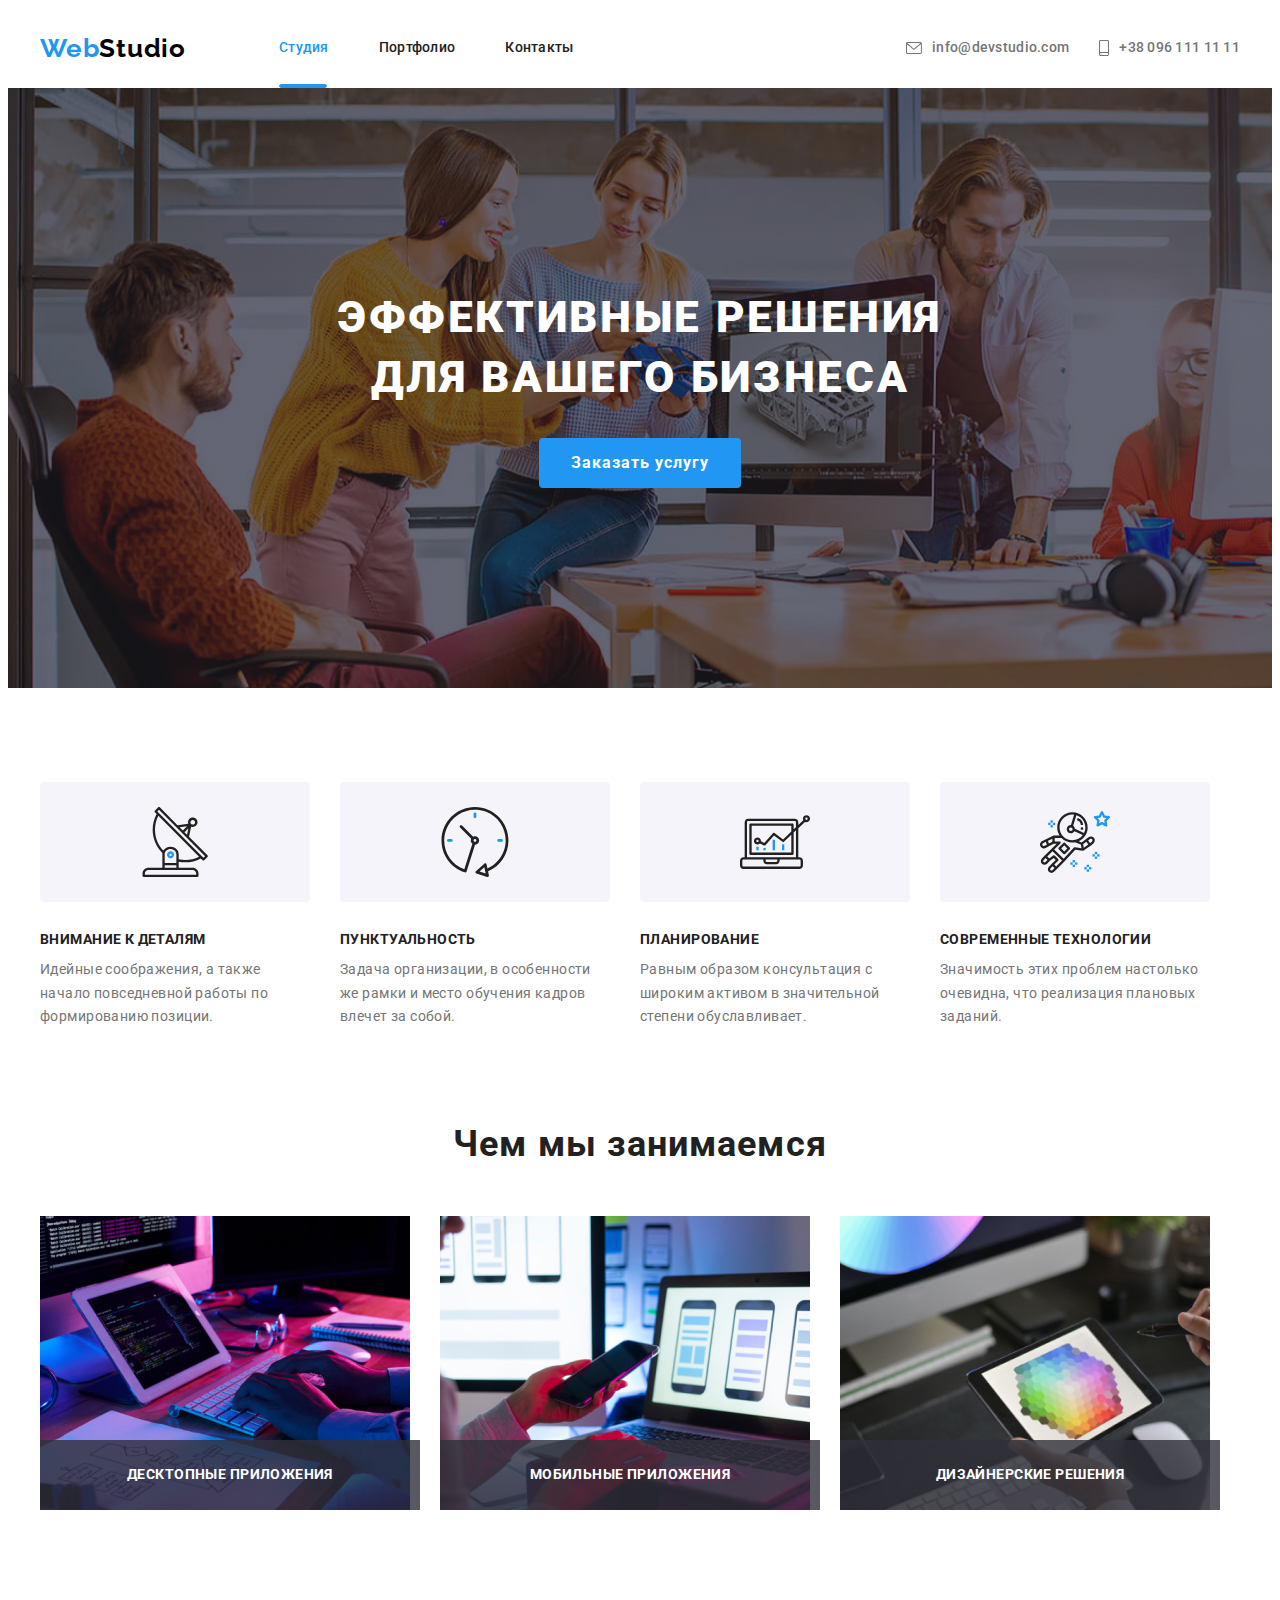
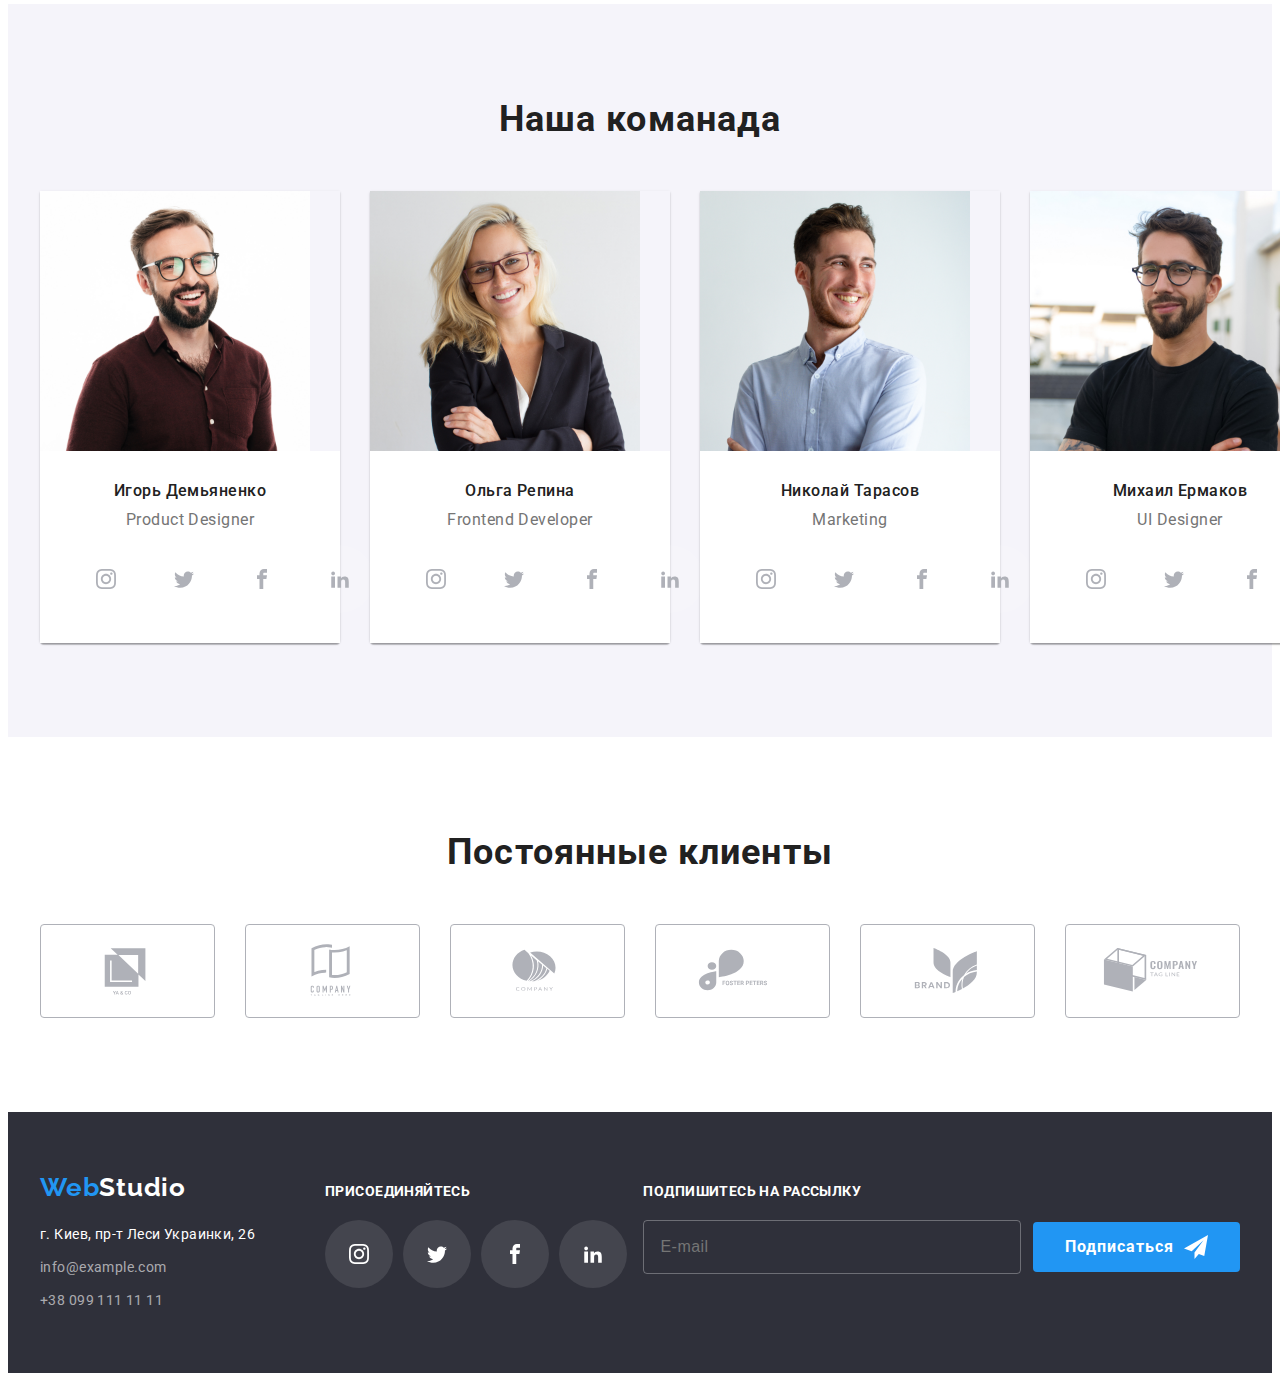
==== commit 482f8875: "домашня робота 6(спроба2)" ====
--- a/index.html
+++ b/index.html
@@ -22,12 +22,10 @@
   </head>
   <body>
     <!-- Шапка -->
-    <header class="page-top">
-      <div class="container page-top__container">
+    <header class="header">
+      <div class="container header__container">
         <a class="logo" href="./index.html"
-          ><span class="logo--web">Web</span
-          ><span class="logo--studio">Studio</span></a
-        >
+          >Web<span class="logo__header">Studio</span></a>
         <nav class="nav">
           <ul class="nav__list">
             <li class="nav__item">
@@ -41,18 +39,18 @@
             </li>
           </ul>
         </nav>
-        <ul class="contact">
-          <li class="contact__item">
-            <a href="mailto:info@devstudio.com" class="contact__link">
-              <svg class="envelope" width="16" height="12">
+        <ul class="contacts">
+          <li class="contacts__item">
+            <a href="mailto:info@devstudio.com" class="contacts__link">
+              <svg class="contacts__icon" width="16" height="12">
                 <use href="./images/symbol-defs.svg#icon-envelope"></use>
               </svg>
               info@devstudio.com
             </a>
           </li>
-          <li class="contact__item">
-            <a href="tel:+38096111111" class="contact__link">
-              <svg class="smartphone" width="10" height="16">
+          <li class="contacts__item">
+            <a href="tel:+38096111111" class="contacts__link">
+              <svg class="contacts__icon" width="10" height="16">
                 <use href="./images/symbol-defs.svg#icon-smartphone"></use>
               </svg>
               +38 096 111 11 11</a
@@ -73,51 +71,51 @@
       <section class="adventages section">
         <div class="container">
           <h2 class="visually-hidden">Особенности</h2>
-          <ul class="adventages__list">
-            <li class="adventages__item">
-              <div class="advantages__icon">
+          <ul class="adventages-list">
+            <li class="adventages-list__item">
+              <div class="adventages-list__icon-wrapper">
                 <svg width="70px" height="70px">
                   <use href="./images/symbol-defs.svg#icon-satelite"></use>
                 </svg>
               </div>
-              <h3 class="adventages__tittle">Внимание к деталям</h3>
-              <p class="adventages__text">
+              <h3 class="adventages-list__title">Внимание к деталям</h3>
+              <p class="adventages-list__text">
                 Идейные соображения, а также начало повседневной работы по
                 формированию позиции.
               </p>
             </li>
-            <li class="adventages__item">
-              <div class="advantages__icon">
+            <li class="adventages-list__item">
+              <div class="adventages-list__icon-wrapper">
                 <svg width="70px" height="70px">
                   <use href="./images/symbol-defs.svg#icon-clock"></use>
                 </svg>
               </div>
-              <h3 class="adventages__tittle">Пунктуальность</h3>
-              <p class="adventages__text">
+              <h3 class="adventages-list__title">Пунктуальность</h3>
+              <p class="adventages-list__text">
                 Задача организации, в особенности же рамки и место обучения
                 кадров влечет за собой.
               </p>
             </li>
-            <li class="adventages__item">
-              <div class="advantages__icon">
+            <li class="adventages-list__item">
+              <div class="adventages-list__icon-wrapper">
                 <svg width="70px" height="70px">
                   <use href="./images/symbol-defs.svg#icon-diagram"></use>
                 </svg>
               </div>
-              <h3 class="adventages__tittle">Планирование</h3>
-              <p class="adventages__text">
+              <h3 class="adventages-list__title">Планирование</h3>
+              <p class="adventages-list__text">
                 Равным образом консультация с широким активом в значительной
                 степени обуславливает.
               </p>
             </li>
-            <li class="adventages__item">
-              <div class="advantages__icon">
+            <li class="adventages-list__item">
+              <div class="adventages-list__icon-wrapper">
                 <svg width="70px" height="70px">
                   <use href="./images/symbol-defs.svg#icon-astronaut"></use>
                 </svg>
               </div>
-              <h3 class="adventages__tittle">Современные технологии</h3>
-              <p class="adventages__text">
+              <h3 class="adventages-list__title">Современные технологии</h3>
+              <p class="adventages-list__text">
                 Значимость этих проблем настолько очевидна, что реализация
                 плановых заданий.
               </p>
@@ -127,7 +125,7 @@
       </section>
       <!-- Чем мы занимаемся -->
       <section class="doing section">
-        <div class="container doing__container">
+        <div class="container">
           <h2 class="section__title">Чем мы занимаемся</h2>
           <ul class="doing__list">
             <li class="doing__item">
@@ -169,41 +167,41 @@
       <section class="team section">
         <div class="container">
           <h2 class="section__title">Наша команада</h2>
-          <ul class="team__list">
-            <li class="team__item">
+          <ul class="team-list">
+            <li class="team-list__item">
               <img src="./images/igor.jpg" alt="Игорь Демьяненко" width="270" />
-              <div class="team__sign">
-                <h3 class="team__name">Игорь Демьяненко</h3>
-                <p lang="en" class="team__position">Product Designer</p>
-                <ul class="social__list">
-                  <li class="social__item">
-                    <a href="" class="social__link">
-                      <svg class="insta" width="20" height="20">
+              <div class="team-list-temmate">
+                <h3 class="team-list-temmate__name">Игорь Демьяненко</h3>
+                <p lang="en" class="team-list-temmate__position">Product Designer</p>
+                <ul class="social-list">
+                  <li class="social-list__item">
+                    <a href="" class="social-list__link">
+                      <svg class="social-list__icon" width="20" height="20">
                         <use
                           href="./images/symbol-defs.svg#icon-instagram"
                         ></use>
                       </svg>
                     </a>
                   </li>
-                  <li class="social__item">
-                    <a href="" class="social__link">
-                      <svg class="insta" width="20" height="20">
+                  <li class="social-list__item">
+                    <a href="" class="social-list__link">
+                      <svg class="social-list__icon" width="20" height="20">
                         <use href="./images/symbol-defs.svg#icon-twitter"></use>
                       </svg>
                     </a>
                   </li>
-                  <li class="social__item">
-                    <a href="" class="social__link">
-                      <svg class="insta" width="20" height="20">
+                  <li class="social-list__item">
+                    <a href="" class="social-list__link">
+                      <svg class="social-list__icon" width="20" height="20">
                         <use
                           href="./images/symbol-defs.svg#icon-facebook"
                         ></use>
                       </svg>
                     </a>
                   </li>
-                  <li class="social__item">
-                    <a href="" class="social__link">
-                      <svg class="insta" width="20" height="20">
+                  <li class="social-list__item">
+                    <a href="" class="social-list__link">
+                      <svg class="social-list__icon" width="20" height="20">
                         <use
                           href="./images/symbol-defs.svg#icon-linkedin"
                         ></use>
@@ -213,40 +211,40 @@
                 </ul>
               </div>
             </li>
-            <li class="team__item">
+            <li class="team-list__item">
               <img src="./images/olga.jpg" alt="Ольга Репина" width="270" />
-              <div class="team__sign">
-                <h3 class="team__name">Ольга Репина</h3>
-                <p lang="en" class="team__position">Frontend Developer</p>
-                <ul class="social__list">
-                  <li class="social__item">
-                    <a href="" class="social__link">
-                      <svg class="insta" width="20" height="20">
+              <div class="team-list-temmate">
+                <h3 class="team-list-temmate__name">Ольга Репина</h3>
+                <p lang="en" class="team-list-temmate__position">Frontend Developer</p>
+                <ul class="social-list">
+                  <li class="social-list__item">
+                    <a href="" class="social-list__link">
+                      <svg class="social-list__icon" width="20" height="20">
                         <use
                           href="./images/symbol-defs.svg#icon-instagram"
                         ></use>
                       </svg>
                     </a>
                   </li>
-                  <li class="social__item">
-                    <a href="" class="social__link">
-                      <svg class="insta" width="20" height="20">
+                  <li class="social-list__item">
+                    <a href="" class="social-list__link">
+                      <svg class="social-list__icon" width="20" height="20">
                         <use href="./images/symbol-defs.svg#icon-twitter"></use>
                       </svg>
                     </a>
                   </li>
-                  <li class="social__item">
-                    <a href="" class="social__link">
-                      <svg class="insta" width="20" height="20">
+                  <li class="social-list__item">
+                    <a href="" class="social-list__link">
+                      <svg class="social-list__icon" width="20" height="20">
                         <use
                           href="./images/symbol-defs.svg#icon-facebook"
                         ></use>
                       </svg>
                     </a>
                   </li>
-                  <li class="social__item">
-                    <a href="" class="social__link">
-                      <svg class="insta" width="20" height="20">
+                  <li class="social-list__item">
+                    <a href="" class="social-list__link">
+                      <svg class="social-list__icon" width="20" height="20">
                         <use
                           href="./images/symbol-defs.svg#icon-linkedin"
                         ></use>
@@ -256,44 +254,44 @@
                 </ul>
               </div>
             </li>
-            <li class="team__item">
+            <li class="team-list__item">
               <img
                 src="./images/nikolay.jpg"
                 alt="Николай Тарасов"
                 width="270"
               />
-              <div class="team__sign">
-                <h3 class="team__name">Николай Тарасов</h3>
-                <p lang="en" class="team__position">Marketing</p>
-                <ul class="social__list">
-                  <li class="social__item">
-                    <a href="" class="social__link">
-                      <svg class="insta" width="20" height="20">
+              <div class="team-list-temmate">
+                <h3 class="team-list-temmate__name">Николай Тарасов</h3>
+                <p lang="en" class="team-list-temmate__position">Marketing</p>
+                <ul class="social-list">
+                  <li class="social-list__item">
+                    <a href="" class="social-list__link">
+                      <svg class="social-list__icon" width="20" height="20">
                         <use
                           href="./images/symbol-defs.svg#icon-instagram"
                         ></use>
                       </svg>
                     </a>
                   </li>
-                  <li class="social__item">
-                    <a href="" class="social__link">
-                      <svg class="insta" width="20" height="20">
+                  <li class="social-list__item">
+                    <a href="" class="social-list__link">
+                      <svg class="social-list__icon" width="20" height="20">
                         <use href="./images/symbol-defs.svg#icon-twitter"></use>
                       </svg>
                     </a>
                   </li>
-                  <li class="social__item">
-                    <a href="" class="social__link">
-                      <svg class="insta" width="20" height="20">
+                  <li class="social-list__item">
+                    <a href="" class="social-list__link">
+                      <svg class="social-list__icon" width="20" height="20">
                         <use
                           href="./images/symbol-defs.svg#icon-facebook"
                         ></use>
                       </svg>
                     </a>
                   </li>
-                  <li class="social__item">
-                    <a href="" class="social__link">
-                      <svg class="insta" width="20" height="20">
+                  <li class="social-list__item">
+                    <a href="" class="social-list__link">
+                      <svg class="social-list__icon" width="20" height="20">
                         <use
                           href="./images/symbol-defs.svg#icon-linkedin"
                         ></use>
@@ -303,40 +301,40 @@
                 </ul>
               </div>
             </li>
-            <li class="team__item">
+            <li class="team-list__item">
               <img src="./images/mikle.jpg" alt="Михаил Ермаков" width="270" />
-              <div class="team__sign">
-                <h3 class="team__name">Михаил Ермаков</h3>
-                <p lang="en" class="team__position">UI Designer</p>
-                <ul class="social__list">
-                  <li class="social__item">
-                    <a href="" class="social__link">
-                      <svg class="insta" width="20" height="20">
+              <div class="team-list-temmate">
+                <h3 class="team-list-temmate__name">Михаил Ермаков</h3>
+                <p lang="en" class="team-list-temmate__position">UI Designer</p>
+                <ul class="social-list">
+                  <li class="social-list__item">
+                    <a href="" class="social-list__link">
+                      <svg class="social-list__icon" width="20" height="20">
                         <use
                           href="./images/symbol-defs.svg#icon-instagram"
                         ></use>
                       </svg>
                     </a>
                   </li>
-                  <li class="social__item">
-                    <a href="" class="social__link">
-                      <svg class="insta" width="20" height="20">
+                  <li class="social-list__item">
+                    <a href="" class="social-list__link">
+                      <svg class="social-list__icon" width="20" height="20">
                         <use href="./images/symbol-defs.svg#icon-twitter"></use>
                       </svg>
                     </a>
                   </li>
-                  <li class="social__item">
-                    <a href="" class="social__link">
-                      <svg class="insta" width="20" height="20">
+                  <li class="social-list__item">
+                    <a href="" class="social-list__link">
+                      <svg class="social-list__icon" width="20" height="20">
                         <use
                           href="./images/symbol-defs.svg#icon-facebook"
                         ></use>
                       </svg>
                     </a>
                   </li>
-                  <li class="social__item">
-                    <a href="" class="social__link">
-                      <svg class="insta" width="20" height="20">
+                  <li class="social-list__item">
+                    <a href="" class="social-list__link">
+                      <svg class="social-list__icon" width="20" height="20">
                         <use
                           href="./images/symbol-defs.svg#icon-linkedin"
                         ></use>
@@ -350,48 +348,48 @@
         </div>
       </section>
       <!--Постоянные клиенты-->
-      <section class="clients">
+      <section class="section">
         <div class="container">
           <h2 class="section__title">Постоянные клиенты</h2>
-          <ul class="clients__list">
+          <ul class="clients">
             <li class="clients__item">
               <a href="" class="clients__link"
-                ><svg class="clients__link--normal" width="106" height="60">
+                ><svg class="clients__icon" width="106" height="60">
                   <use href="./images/symbol-defs.svg#icon-client1"></use>
                 </svg>
               </a>
             </li>
             <li class="clients__item">
               <a href="" class="clients__link"
-                ><svg class="clients__link--normal" width="106" height="60">
+                ><svg class="clients__icon" width="106" height="60">
                   <use href="./images/symbol-defs.svg#icon-client2"></use>
                 </svg>
               </a>
             </li>
             <li class="clients__item">
               <a href="" class="clients__link"
-                ><svg class="clients__link--normal" width="106" height="60">
+                ><svg class="clients__icon" width="106" height="60">
                   <use href="./images/symbol-defs.svg#icon-client3"></use>
                 </svg>
               </a>
             </li>
             <li class="clients__item">
               <a href="" class="clients__link"
-                ><svg class="clients__link--normal" width="106" height="60">
+                ><svg class="clients__icon" width="106" height="60">
                   <use href="./images/symbol-defs.svg#icon-client4"></use>
                 </svg>
               </a>
             </li>
             <li class="clients__item">
               <a href="" class="clients__link"
-                ><svg class="clients__link--normal" width="106" height="60">
+                ><svg class="clients__icon" width="106" height="60">
                   <use href="./images/symbol-defs.svg#icon-client5"></use>
                 </svg>
               </a>
             </li>
             <li class="clients__item">
               <a href="" class="clients__link"
-                ><svg class="clients__link--normal" width="106" height="60">
+                ><svg class="clients__icon" width="106" height="60">
                   <use href="./images/symbol-defs.svg#icon-client6"></use>
                 </svg>
               </a>
@@ -401,82 +399,80 @@
       </section>
     </main>
     <!-- Подвал -->
-    <footer class="bottom">
-      <div class="container bottom--flex">
-        <div class="first-column">
-          <a class="logo logo__footer--studio " href="./index.html"
-            ><span class="logo--web">Web</span
-            ><span class="white-logo">Studio</span></a
-          >
-          <address class="footer-contact">
-            <ul class="footer-contact__list">
-              <li class="footer-contact__item">
+    <footer class="footer">
+      <div class="container footer__container">
+        <div class="footer__first-block">
+          <a class="logo" href="./index.html"
+            >Web<span class="logo__footer">Studio</span></a>
+          <address class="footer-contacts">
+            <ul class="footer-contacts__list">
+              <li class="footer-contacts__item">
                 <a
                   href="https://www.google.com.ua/maps/place/%D0%B1%D1%83%D0%BB.+%D0%9B%D0%B5%D1%81%D0%B8+%D0%A3%D0%BA%D1%80%D0%B0%D0%B8%D0%BD%D0%BA%D0%B8,+26,+%D0%9A%D0%B8%D0%B5%D0%B2,+02000/@50.4265807,30.5361971,17z/data=!3m1!4b1!4m5!3m4!1s0x40d4cf0e033ecbe9:0x57a4dffefec77da0!8m2!3d50.4265807!4d30.5383858?hl=ru&authuser=0"
                   target="_blank"
                   rel="noopener noreferrer"
-                  class="map-link"
+                  class="footer-contacts__map"
                   >г. Киев, пр-т Леси Украинки, 26</a
                 >
               </li>
-              <li class="footer-contact__item">
-                <a href="mailto:info@example.com" class="footer-contact__link"
+              <li class="footer-contacts__item">
+                <a href="mailto:info@example.com" class="footer-contacts__link"
                   >info@example.com</a
                 >
               </li>
-              <li class="footer-contact__item">
-                <a href="tel:+380991111111" class="footer-contact__link"
+              <li class="footer-contacts__item">
+                <a href="tel:+380991111111" class="footer-contacts__link"
                   >+38 099 111 11 11</a
                 >
               </li>
             </ul>
           </address>
         </div>
-        <div class="join-us">
-          <p class="join-us__text">присоединяйтесь</p>
-          <ul class="join-us__list">
-            <li class="join-us__item">
-              <a href="" class="join-us__link"
-                ><svg class="join-us__icon" width="20" height="20">
+        <div class="footer__second-block">
+          <p class="footer-title">присоединяйтесь</p>
+          <ul class="social-list">
+            <li class="social-list__item">
+              <a href="" class="social-list__link"
+                ><svg class="social-list__icon social-list__icon--normal" width="20" height="20">
                   <use href="./images/symbol-defs.svg#icon-instagram"></use>
                 </svg>
               </a>
             </li>
-            <li class="join-us__item">
-              <a href="" class="join-us__link"
-                ><svg class="join-us__icon" width="20" height="20">
+            <li class="social-list__item">
+              <a href="" class="social-list__link"
+                ><svg class="social-list__icon social-list__icon--normal" width="20" height="20">
                   <use href="./images/symbol-defs.svg#icon-twitter"></use>
                 </svg>
               </a>
             </li>
-            <li class="join-us__item">
-              <a href="" class="join-us__link"
-                ><svg class="join-us__icon" width="20" height="20">
+            <li class="social-list__item">
+              <a href="" class="social-list__link"
+                ><svg class="social-list__icon social-list__icon--normal" width="20" height="20">
                   <use href="./images/symbol-defs.svg#icon-facebook"></use>
                 </svg>
               </a>
             </li>
-            <li class="join-us__item">
-              <a href="" class="join-us__link"
-                ><svg class="join-us__icon" width="20" height="20">
+            <li class="social-list__item">
+              <a href="" class="social-list__link"
+                ><svg class="social-list__icon social-list__icon--normal" width="20" height="20">
                   <use href="./images/symbol-defs.svg#icon-linkedin"></use>
                 </svg>
               </a>
             </li>
           </ul>
         </div>
-        <div class="footer-form">
-          <p class="footer-form__title">Подпишитесь на рассылку</p>
-            <form class="footer-form--flex">
+        <div class="footer__third-block">
+          <p class="footer-title">Подпишитесь на рассылку</p>
+            <form class="subscribe">
               <input
                 type="email"
                 name="email"
-                class="subscribe"
+                class="subscribe__input"
                 placeholder="E-mail"
               />
               <button class="main-btn pointer main-btn--flex" type="submit">
                 Подписаться
-                <svg class="send-icon" width="24" height="24">
+                <svg class="main-btn__icon" width="24" height="24">
                   <use href="./images/symbol-defs.svg#icon-send"></use>
                 </svg>
               </button>
@@ -494,52 +490,52 @@
         </button>
         <p class="modal__title">Оставьте свои данные, мы вам перезвоним</p>
         <form action="#" class="form" autocomplete="off">
-          <div class="form__field">
-            <label for="user-name" class="form__text"> Имя </label>
-            <div class="form__text--wrapper">
+          <div class="input-field">
+            <label for="user-name" class="label"> Имя </label>
+            <div class="input-field__group">
               <input
                 type="text"
                 name="user-name"
                 id="user-name"
                 required
                 autofocus
-                class="input"
+                class="input-field__input"
               />
-              <svg class="icon" width="18" height="18">
+              <svg class="input-field__icon" width="18" height="18">
                 <use href="./images/symbol-defs6hm.svg#icon-person-black"></use>
               </svg>
             </div>
           </div>
-          <div class="form__field">
-            <label for="user-tel" class="form__text">
+          <div class="input-field">
+            <label for="user-tel" class="label">
               Телефон</label>
-            <div class="form__text--wrapper">
-              <input type="tel" name="user-tel" required class="input" />
-              <svg class="icon" width="18" height="18">
+            <div class="input-field__group">
+              <input type="tel" name="user-tel" required class="input-field__input" />
+              <svg class="input-field__icon" width="18" height="18">
                 <use
                   href="./images/symbol-defs6hm.svg#icon-phone-black"
                 ></use>
               </svg>
             </div>
           </div>
-          <div class="form__field">
-            <label for="user-email" class="form__text">
+          <div class="input-field">
+            <label for="user-email" class="label">
               Почта</label>
-            <div class="form__text--wrapper">
-              <input type="email" name="user-email" required class="input" />
-              <svg class="icon" width="18" height="18">
+            <div class="input-field__group">
+              <input type="email" name="user-email" required class="input-field__input" />
+              <svg class="input-field__icon" width="18" height="18">
                 <use
                   href="./images/symbol-defs6hm.svg#icon-email-black"
                 ></use>
               </svg>
             </div>
           </div>
-          <div class="form__comment--pos">
-            <label class="form__text"
+          <div class="comment-field">
+            <label class="label"
               >Комментарий</label>
               <textarea
-                name="form__comment"
-                class="form__comment"
+                name="comment"
+                class="comment-field__input"
                 placeholder="Введите текст"
               ></textarea>
             </label>
@@ -548,13 +544,13 @@
             <label class="checkbox-field__label"
               ><input
                 type="checkbox"
-                class="checkbox-input"
+                class="checkbox-field__input"
                 name="agreement"
                 value="agreement"
               /><span class="checkbox-field__icon"></span> Соглашаюсь с рассылкой и
               принимаю
             </label>
-            <a class="conditions" href=""> Условия договора</a>
+            <a class="checkbox-field__conditions" href=""> Условия договора</a>
           </div>
           <button type="submit" class="main-btn pointer">Отправить</button>
         </form>
--- a/css/main.min.css
+++ b/css/main.min.css
@@ -1,2 +1,2 @@
-.visually-hidden{position:absolute;white-space:nowrap;width:1px;height:1px;overflow:hidden;border:0;padding:0;clip:rect(0 0 0 0);-webkit-clip-path:inset(50%);clip-path:inset(50%);margin:-1px}p,h1,h2,h3,h4,h5,h6{margin:0;padding:0}ul{list-style:none;padding:0;margin:0}a{text-decoration:none}img{display:block;max-width:100%;height:auto}.pointer{cursor:pointer}body{background-color:var(--background-body-color);font-family:Roboto, sans-serif;color:#757575}.main-btn{padding:10px 32px;min-width:200px;min-height:50px;margin:0 auto 0 auto;display:block;-webkit-transition:background-color 250ms cubic-bezier(0.4, 0, 0.2, 1);transition:background-color 250ms cubic-bezier(0.4, 0, 0.2, 1);background-color:#2196f3;font-family:inherit;font-weight:700;font-size:16px;line-height:1.87;letter-spacing:0.06em;color:#fff;border:none;border-radius:4px}.main-btn:hover,.main-btn:focus{background-color:rgba(33,150,255,0.85)}.filter__btn{padding:6px 22px;font-family:inherit;font-weight:500;font-size:16px;line-height:1.62;text-align:center;letter-spacing:0.03em;color:#212121;border:none;background-color:#f5f4fa;border-radius:4px;-webkit-transition:background-color 250ms cubic-bezier(0.4, 0, 0.2, 1),color 250ms cubic-bezier(0.4, 0, 0.2, 1),-webkit-box-shadow 250ms cubic-bezier(0.4, 0, 0.2, 1);transition:background-color 250ms cubic-bezier(0.4, 0, 0.2, 1),color 250ms cubic-bezier(0.4, 0, 0.2, 1),-webkit-box-shadow 250ms cubic-bezier(0.4, 0, 0.2, 1);transition:background-color 250ms cubic-bezier(0.4, 0, 0.2, 1),color 250ms cubic-bezier(0.4, 0, 0.2, 1),box-shadow 250ms cubic-bezier(0.4, 0, 0.2, 1);transition:background-color 250ms cubic-bezier(0.4, 0, 0.2, 1),color 250ms cubic-bezier(0.4, 0, 0.2, 1),box-shadow 250ms cubic-bezier(0.4, 0, 0.2, 1),-webkit-box-shadow 250ms cubic-bezier(0.4, 0, 0.2, 1)}.filter__btn:focus,.filter__btn:hover,.filter__btn:active{background-color:#2196f3;color:#fff;-webkit-box-shadow:0px 3px 1px rgba(0,0,0,0.1),0px 1px 2px rgba(0,0,0,0.08),0px 2px 2px rgba(0,0,0,0.12);box-shadow:0px 3px 1px rgba(0,0,0,0.1),0px 1px 2px rgba(0,0,0,0.08),0px 2px 2px rgba(0,0,0,0.12)}.container{width:1200px;padding:0 15px;margin:0 auto}.section__title{margin-bottom:50px;font-weight:bold;font-size:36px;line-height:1.19;letter-spacing:0.03em;color:#212121;text-align:center}.section{padding:94px 0}.page-top{background-color:#fff}.page-top--line{border-bottom:1px solid #ececec}.page-top__container{display:-webkit-box;display:-ms-flexbox;display:flex;-webkit-box-align:center;-ms-flex-align:center;align-items:center}.logo{font-family:Raleway;font-style:normal;font-weight:bold;font-size:26px;line-height:1.19;letter-spacing:0.03em}.logo--web{color:#2196f3}.logo--studio{color:#000}.nav{margin-left:93px}.nav__list{display:-webkit-box;display:-ms-flexbox;display:flex}.nav__item{margin-right:50px}.nav__item:last-child{margin-right:0}.nav__link{display:block;padding:32px 0;-webkit-transition:background-color 250ms cubic-bezier(0.4, 0, 0.2, 1),color 250ms cubic-bezier(0.4, 0, 0.2, 1);transition:background-color 250ms cubic-bezier(0.4, 0, 0.2, 1),color 250ms cubic-bezier(0.4, 0, 0.2, 1);font-family:inherit;font-weight:500;font-size:14px;line-height:1.14;letter-spacing:0.02em;color:#212121}.nav__link:hover,.nav__link:focus{color:#2196f3}.nav__link--current{position:relative;display:block;color:#2196f3}.nav__link--current::after{position:absolute;bottom:0;left:0;height:4px;display:block;content:"";background-size:contain;background-position:center;background-repeat:no-repeat;border-radius:2px}.nav__link--current.studio::after{width:48px;background-image:url(../images/hover-studio.png)}.nav__link--current.portfolio::after{width:78px;background-image:url(../images/hover-portfolio.png)}.contact{display:-webkit-box;display:-ms-flexbox;display:flex;margin-left:auto}.contact__item:not(:last-child){margin-right:30px}.contact__link{padding:32px 0;-webkit-transition:color 250ms cubic-bezier(0.4, 0, 0.2, 1);transition:color 250ms cubic-bezier(0.4, 0, 0.2, 1);font-weight:500;font-size:14px;line-height:1.14;letter-spacing:0.02em;color:#757575;display:-webkit-box;display:-ms-flexbox;display:flex;-webkit-box-align:center;-ms-flex-align:center;align-items:center}.contact__link:hover,.contact__link:focus{color:#2196f3}.envelope{margin-right:10px;fill:currentColor}.smartphone{margin-right:10px;fill:currentColor}.main-section{padding:200px 0;text-align:center;background-image:-webkit-gradient(linear, left top, left bottom, from(rgba(47,48,58,0.4)), to(rgba(47,48,58,0.4))),url(../images/mainbackrgound.jpg);background-image:linear-gradient(rgba(47,48,58,0.4), rgba(47,48,58,0.4)),url(../images/mainbackrgound.jpg);background-repeat:no-repeat;background-size:cover;background-color:#2f303a}.main-section__title{margin:0 auto 30px;max-width:696px;font-weight:900;font-size:44px;line-height:1.36;letter-spacing:0.06em;text-transform:uppercase;color:#fff}.backdrop{-webkit-transition:opacity 300ms cubic-bezier(0.4, 0, 0.2, 1),visibility 300ms;transition:opacity 300ms cubic-bezier(0.4, 0, 0.2, 1),visibility 300ms;position:fixed;z-index:1;width:100%;height:100%;top:0;left:0;background-color:rgba(0,0,0,0.2);opacity:1}.backdrop.is-hidden{opacity:0;pointer-events:none;visibility:hidden}.backdrop.is-hidden .modal{-webkit-transform:translate(-50%, -50%) scale(0.7);transform:translate(-50%, -50%) scale(0.7)}.modal{-webkit-transition:-webkit-transform 250ms cubic-bezier(0.4, 0, 0.2, 1);transition:-webkit-transform 250ms cubic-bezier(0.4, 0, 0.2, 1);transition:transform 250ms cubic-bezier(0.4, 0, 0.2, 1);transition:transform 250ms cubic-bezier(0.4, 0, 0.2, 1), -webkit-transform 250ms cubic-bezier(0.4, 0, 0.2, 1);-webkit-transform:translate(-50%, -50%) scale(1);transform:translate(-50%, -50%) scale(1);position:absolute;top:50%;left:50%;padding:40px;max-width:528px;min-height:580px;background-color:#fff;-webkit-box-shadow:0px 1px 3px rgba(0,0,0,0.12),0px 1px 1px rgba(0,0,0,0.14),0px 2px 1px rgba(0,0,0,0.2);box-shadow:0px 1px 3px rgba(0,0,0,0.12),0px 1px 1px rgba(0,0,0,0.14),0px 2px 1px rgba(0,0,0,0.2);border-radius:4px}.form__field{margin-bottom:10px}.input{width:100%;padding-left:35px;height:40px;border:1px solid rgba(33,33,33,0.2);border-radius:4px;outline:none;font-size:14px;line-height:1.71;letter-spacing:0.03em;-webkit-transition:border-color 250ms cubic-bezier(0.4, 0, 0.2, 1);transition:border-color 250ms cubic-bezier(0.4, 0, 0.2, 1)}.input:focus+.icon{fill:#2196f3}.input:focus{border-color:#2196f3}.form__text--wrapper{position:relative}.icon{position:absolute;top:50%;left:12px;-webkit-transform:translateY(-50%);transform:translateY(-50%);-webkit-transition:fill 250ms cubic-bezier(0.4, 0, 0.2, 1);transition:fill 250ms cubic-bezier(0.4, 0, 0.2, 1)}.modal__title{font-weight:700;font-size:20px;line-height:1.15;text-align:center;letter-spacing:0.03em;color:#212121;margin-bottom:12px}.form__text{font-size:12px;line-height:1.17;letter-spacing:0.01em;margin-bottom:4px;display:block}.form__comment--pos{margin-bottom:20px}.form__comment{width:100%;height:120px;border:1px solid;border-radius:4px;padding:12px 16px;background-color:transparent;outline:none;resize:none;-webkit-transition:border-color 250ms cubic-bezier(0.4, 0, 0.2, 1);transition:border-color 250ms cubic-bezier(0.4, 0, 0.2, 1);font-size:14px;line-height:1.14;letter-spacing:0.01em}.form__comment::-webkit-input-placeholder{font-size:14px;line-height:1.14;letter-spacing:0.01em;color:rgba(117,117,117,0.5)}.form__comment:-ms-input-placeholder{font-size:14px;line-height:1.14;letter-spacing:0.01em;color:rgba(117,117,117,0.5)}.form__comment::-ms-input-placeholder{font-size:14px;line-height:1.14;letter-spacing:0.01em;color:rgba(117,117,117,0.5)}.form__comment::placeholder{font-size:14px;line-height:1.14;letter-spacing:0.01em;color:rgba(117,117,117,0.5)}.form__comment:focus{border-color:#2196f3}.close-btn{-webkit-transition:background-color 250ms cubic-bezier(0.4, 0, 0.2, 1),color 250ms cubic-bezier(0.4, 0, 0.2, 1);transition:background-color 250ms cubic-bezier(0.4, 0, 0.2, 1),color 250ms cubic-bezier(0.4, 0, 0.2, 1);display:-webkit-inline-box;display:-ms-inline-flexbox;display:inline-flex;width:30px;height:30px;border:1px solid rgba(0,0,0,0.1);border-radius:50%;background-color:#fff;position:absolute;top:8px;right:8px;-webkit-box-pack:center;-ms-flex-pack:center;justify-content:center;-webkit-box-align:center;-ms-flex-align:center;align-items:center;cursor:pointer}.close-btn:hover,.close-btn:focus{color:#fff;background-color:#2196f3}.close-icon{fill:currentColor}.checkbox-field{margin-bottom:30px;display:-webkit-box;display:-ms-flexbox;display:flex;-webkit-box-pack:center;-ms-flex-pack:center;justify-content:center;-webkit-box-align:center;-ms-flex-align:center;align-items:center}.checkbox-input{appearance:none;-webkit-appearance:none;-moz-appearance:none;position:absolute}.checkbox-field__label{display:-webkit-box;display:-ms-flexbox;display:flex;-webkit-box-align:center;-ms-flex-align:center;align-items:center;font-size:14px;line-height:1.71;letter-spacing:0.03em}.checkbox-field__icon{display:inline-block;width:16px;height:15px;margin-right:8px;border:2px solid #212121;border-radius:2px;background-size:contain;cursor:pointer;-webkit-transition:border-color 250ms cubic-bezier(0.4, 0, 0.2, 1),background-size 250ms cubic-bezier(0.4, 0, 0.2, 1);transition:border-color 250ms cubic-bezier(0.4, 0, 0.2, 1),background-size 250ms cubic-bezier(0.4, 0, 0.2, 1)}.checkbox-input:checked+.checkbox-field__icon{background-image:url(../images/icon-check.svg);border-color:#2196f3;background-color:#2196f3;background-size:cover;background-repeat:no-repeat;background-position:center}.conditions{margin-left:5px;font-family:Roboto;font-style:normal;font-weight:normal;font-size:14px;line-height:1.71;letter-spacing:0.03em;color:#2196f3;text-decoration:underline}.adventages{padding-bottom:47px}.adventages__list{display:-webkit-box;display:-ms-flexbox;display:flex}.adventages__item{max-width:270px}.adventages__item:not(:first-child){margin-left:30px}.advantages__icon{display:-webkit-box;display:-ms-flexbox;display:flex;-webkit-box-pack:center;-ms-flex-pack:center;justify-content:center;-webkit-box-align:center;-ms-flex-align:center;align-items:center;padding:25px 100px;background-color:#f5f4fa;border-radius:4px;margin-bottom:30px}.adventages__tittle{margin-bottom:10px;font-weight:bold;font-size:14px;line-height:1.14;letter-spacing:0.03em;text-transform:uppercase;color:#212121}.adventages__text{font-size:14px;line-height:1.71;letter-spacing:0.03em}.doing{padding-top:47px}.doing__list{display:-webkit-box;display:-ms-flexbox;display:flex}.doing__item{width:calc(100% / 3)}.doing__item::not(:first-child){margin-left:30px}.doing__box{position:relative;width:100%;height:100%}.description{position:absolute;bottom:0;padding:27px 0;width:calc(100% - 20px);background-color:rgba(47,48,58,0.8)}.description__title{font-weight:700;font-size:14px;line-height:1.14;letter-spacing:0.03em;text-transform:uppercase;text-align:center;color:#fff}.team{background-color:#f5f4fa}.team__list{display:-webkit-box;display:-ms-flexbox;display:flex}.team__item{width:calc(100% / 4);-webkit-box-shadow:0px 1px 3px rgba(0,0,0,0.12),0px 1px 1px rgba(0,0,0,0.14),0px 2px 1px rgba(0,0,0,0.2);box-shadow:0px 1px 3px rgba(0,0,0,0.12),0px 1px 1px rgba(0,0,0,0.14),0px 2px 1px rgba(0,0,0,0.2);border-radius:0px 0px 4px 4px}.team__item:not(:first-child){margin-left:30px}.team__sign{background-color:#fff;padding:30px 32px;display:-webkit-box;display:-ms-flexbox;display:flex;-webkit-box-orient:vertical;-webkit-box-direction:normal;-ms-flex-direction:column;flex-direction:column;-webkit-box-align:center;-ms-flex-align:center;align-items:center;-webkit-box-pack:center;-ms-flex-pack:center;justify-content:center}.team__name{margin-bottom:10px;font-weight:500;font-size:16px;line-height:19px;text-align:center;letter-spacing:0.03em;color:#212121}.team__position{font-size:16px;line-height:1.19;text-align:center;letter-spacing:0.03em;margin-bottom:16px}.social__list{display:-webkit-box;display:-ms-flexbox;display:flex;-webkit-box-pack:justify;-ms-flex-pack:justify;justify-content:space-between;width:100%}.social__link{display:-webkit-box;display:-ms-flexbox;display:flex;-webkit-box-pack:center;-ms-flex-pack:center;justify-content:center;-webkit-box-align:center;-ms-flex-align:center;align-items:center;color:#afb1b8;width:44px;height:44px;border-radius:50%;display:flex;-webkit-transition:background-color 250ms cubic-bezier(0.4, 0, 0.2, 1),color 250ms cubic-bezier(0.4, 0, 0.2, 1);transition:background-color 250ms cubic-bezier(0.4, 0, 0.2, 1),color 250ms cubic-bezier(0.4, 0, 0.2, 1)}.social__link:hover,.social__link:focus{color:#fff;background-color:#2196f3}.insta{fill:currentColor}.clients{padding:94px 0}.clients__list{display:-webkit-box;display:-ms-flexbox;display:flex}.clients__item{-ms-flex-preferred-size:calc(100% / 6);flex-basis:calc(100% / 6)}.clients__item:not(:last-child){margin-right:30px}.clients__link{display:-webkit-box;display:-ms-flexbox;display:flex;-webkit-transition:background-color 250ms cubic-bezier(0.4, 0, 0.2, 1),color 250ms cubic-bezier(0.4, 0, 0.2, 1);transition:background-color 250ms cubic-bezier(0.4, 0, 0.2, 1),color 250ms cubic-bezier(0.4, 0, 0.2, 1);border:1px solid #afb1b8;padding:16px 32px;border-radius:4px;background-color:#fff;color:#afb1b8}.clients__link:hover,.clients__link:focus{border-color:#2196f3;color:#2196f3}.clients__link--normal{fill:currentColor}.bottom{background-color:#2f303a;padding:60px 0}.bottom--flex{display:-webkit-box;display:-ms-flexbox;display:flex}.logo__footer--studio{color:#fff}.footer-contact{margin-top:20px}.map-link{font-style:normal;font-size:14px;line-height:1.71;letter-spacing:0.03em;color:#fff;-webkit-transition:color 250ms cubic-bezier(0.4, 0, 0.2, 1);transition:color 250ms cubic-bezier(0.4, 0, 0.2, 1)}.map-link:hover,.map-link:focus{color:#2196f3}.footer-contact__link{display:inline-block;margin-top:9px;font-style:normal;font-size:14px;line-height:1.71;letter-spacing:0.03em;color:rgba(255,255,255,0.6);-webkit-transition:color 250ms cubic-bezier(0.4, 0, 0.2, 1);transition:color 250ms cubic-bezier(0.4, 0, 0.2, 1)}.footer-contact__link:hover,.footer-contact__link:focus{color:#2196f3}.join-us{margin-left:70px;padding-top:12px}.join-us__text{color:#fff;margin-bottom:20px;font-size:14px;font-weight:700;line-height:1.14;letter-spacing:0.03em;text-transform:uppercase}.footer-form__title{color:#fff;margin-bottom:20px;font-size:14px;font-weight:700;line-height:1.14;letter-spacing:0.03em;text-transform:uppercase}.join-us__list{display:-webkit-box;display:-ms-flexbox;display:flex}.join-us__link{display:-webkit-box;display:-ms-flexbox;display:flex;padding:12px;-webkit-transition:background-color 250ms cubic-bezier(0.4, 0, 0.2, 1),color 250ms cubic-bezier(0.4, 0, 0.2, 1);transition:background-color 250ms cubic-bezier(0.4, 0, 0.2, 1),color 250ms cubic-bezier(0.4, 0, 0.2, 1);border-radius:50%;fill:#fff;background-color:rgba(255,255,255,0.1)}.join-us__link:hover,.join-us__link:hover{background-color:#2196f3}.join-us__item:not(:last-child){margin-right:10px}.footer-form{margin-left:auto;padding-top:12px}.footer-form--flex{display:-webkit-box;display:-ms-flexbox;display:flex;-webkit-box-align:center;-ms-flex-align:center;align-items:center}.subscribe{margin-right:12px;padding-left:16px;height:50px;width:358px;border:1px solid rgba(255,255,255,0.3);border-radius:4px;background-color:transparent;font-size:16px;line-height:1.25;letter-spacing:0.03em;color:rgba(255,255,255,0.6)}.subscribe:focus{border-color:#2196f3}.send-icon{fill:currentColor;margin-left:10px}.main-btn--flex{display:-webkit-box;display:-ms-flexbox;display:flex;-webkit-box-align:center;-ms-flex-align:center;align-items:center}.filter{display:-webkit-box;display:-ms-flexbox;display:flex;-webkit-box-pack:center;-ms-flex-pack:center;justify-content:center;margin-bottom:50px}.filter__item:not(:first-child){margin-left:8px}.gallery__item{background:#fff}.gallery__item:hover .gallery__overlay,.gallery__item:focus .gallery__overlay{-webkit-transform:translateY(0);transform:translateY(0);opacity:1}.gallery__item:nth-last-child(n-3){margin-bottom:30px}.gallery__item:not(:nth-child(3n)){margin-right:30px}.text-container__title{margin-bottom:4px;font-weight:700;font-size:18px;line-height:2;letter-spacing:0.06em;color:#212121}.text-container__type{margin:0;font-size:16px;line-height:1.87;letter-spacing:0.03em;color:#757575}.gallery{display:-webkit-box;display:-ms-flexbox;display:flex;-ms-flex-wrap:wrap;flex-wrap:wrap}.gallery__box{position:relative;overflow:hidden}.gallery__overlay{-webkit-transition:opacity 250ms cubic-bezier(0.4, 0, 0.2, 1),-webkit-transform 250ms cubic-bezier(0.4, 0, 0.2, 1);transition:opacity 250ms cubic-bezier(0.4, 0, 0.2, 1),-webkit-transform 250ms cubic-bezier(0.4, 0, 0.2, 1);transition:transform 250ms cubic-bezier(0.4, 0, 0.2, 1),opacity 250ms cubic-bezier(0.4, 0, 0.2, 1);transition:transform 250ms cubic-bezier(0.4, 0, 0.2, 1),opacity 250ms cubic-bezier(0.4, 0, 0.2, 1),-webkit-transform 250ms cubic-bezier(0.4, 0, 0.2, 1);position:absolute;padding:63px 24px;width:100%;height:100%;top:0;left:0;background-color:rgba(33,150,243,0.9);-webkit-transform:translateY(100%);transform:translateY(100%);opacity:0}.gallery__description{font-size:18px;line-height:1.56;letter-spacing:0.03em;color:#fff}.gallery__link{display:block;-webkit-transition:-webkit-box-shadow 250ms cubic-bezier(0.4, 0, 0.2, 1);transition:-webkit-box-shadow 250ms cubic-bezier(0.4, 0, 0.2, 1);transition:box-shadow 250ms cubic-bezier(0.4, 0, 0.2, 1);transition:box-shadow 250ms cubic-bezier(0.4, 0, 0.2, 1), -webkit-box-shadow 250ms cubic-bezier(0.4, 0, 0.2, 1)}.gallery__link:hover{-webkit-box-shadow:0px 1px 1px rgba(0,0,0,0.12),0px 4px 4px rgba(0,0,0,0.06),1px 4px 6px rgba(0,0,0,0.16);box-shadow:0px 1px 1px rgba(0,0,0,0.12),0px 4px 4px rgba(0,0,0,0.06),1px 4px 6px rgba(0,0,0,0.16)}.text-container{padding:20px 24px;border:1px solid #eee;border-top:none}
+.section{padding:94px 0}.logo{font-family:Raleway;font-style:normal;font-weight:bold;font-size:26px;line-height:1.19;letter-spacing:0.03em;color:#2196f3}.logo__header{color:#000}.logo__footer{color:#fff}body{background-color:var(--background-body-color);font-family:Roboto, sans-serif;color:#757575}p,h1,h2,h3,h4,h5,h6{margin:0;padding:0}ul{list-style:none;padding:0;margin:0}a{text-decoration:none}img{display:block;max-width:100%;height:auto}.pointer{cursor:pointer}.visually-hidden{position:absolute;white-space:nowrap;width:1px;height:1px;overflow:hidden;border:0;padding:0;clip:rect(0 0 0 0);-webkit-clip-path:inset(50%);clip-path:inset(50%);margin:-1px}.container{width:1200px;padding:0 15px;margin:0 auto}.main-btn{padding:10px 32px;min-width:200px;min-height:50px;margin:0 auto 0 auto;display:block;-webkit-transition:background-color 250ms cubic-bezier(0.4, 0, 0.2, 1);transition:background-color 250ms cubic-bezier(0.4, 0, 0.2, 1);background-color:#2196f3;font-family:inherit;font-weight:700;font-size:16px;line-height:1.87;letter-spacing:0.06em;color:#fff;border:none;border-radius:4px}.main-btn:hover,.main-btn:focus{background-color:rgba(33,150,255,0.85)}.main-btn__icon{fill:currentColor;margin-left:10px}.close-btn{-webkit-transition:background-color 250ms cubic-bezier(0.4, 0, 0.2, 1),color 250ms cubic-bezier(0.4, 0, 0.2, 1);transition:background-color 250ms cubic-bezier(0.4, 0, 0.2, 1),color 250ms cubic-bezier(0.4, 0, 0.2, 1);display:-webkit-inline-box;display:-ms-inline-flexbox;display:inline-flex;width:30px;height:30px;border:1px solid rgba(0,0,0,0.1);border-radius:50%;background-color:#fff;position:absolute;top:8px;right:8px;-webkit-box-pack:center;-ms-flex-pack:center;justify-content:center;-webkit-box-align:center;-ms-flex-align:center;align-items:center;cursor:pointer}.close-btn:hover,.close-btn:focus{color:#fff;background-color:#2196f3}.close-icon{fill:currentColor}.secondary__btn{padding:6px 22px;font-family:inherit;font-weight:500;font-size:16px;line-height:1.62;text-align:center;letter-spacing:0.03em;color:#212121;border:none;background-color:#f5f4fa;border-radius:4px;-webkit-transition:background-color 250ms cubic-bezier(0.4, 0, 0.2, 1),color 250ms cubic-bezier(0.4, 0, 0.2, 1),-webkit-box-shadow 250ms cubic-bezier(0.4, 0, 0.2, 1);transition:background-color 250ms cubic-bezier(0.4, 0, 0.2, 1),color 250ms cubic-bezier(0.4, 0, 0.2, 1),-webkit-box-shadow 250ms cubic-bezier(0.4, 0, 0.2, 1);transition:background-color 250ms cubic-bezier(0.4, 0, 0.2, 1),color 250ms cubic-bezier(0.4, 0, 0.2, 1),box-shadow 250ms cubic-bezier(0.4, 0, 0.2, 1);transition:background-color 250ms cubic-bezier(0.4, 0, 0.2, 1),color 250ms cubic-bezier(0.4, 0, 0.2, 1),box-shadow 250ms cubic-bezier(0.4, 0, 0.2, 1),-webkit-box-shadow 250ms cubic-bezier(0.4, 0, 0.2, 1)}.secondary__btn:focus,.secondary__btn:hover,.secondary__btn:active{background-color:#2196f3;color:#fff;-webkit-box-shadow:0px 3px 1px rgba(0,0,0,0.1),0px 1px 2px rgba(0,0,0,0.08),0px 2px 2px rgba(0,0,0,0.12);box-shadow:0px 3px 1px rgba(0,0,0,0.1),0px 1px 2px rgba(0,0,0,0.08),0px 2px 2px rgba(0,0,0,0.12)}.main-btn--flex{display:-webkit-box;display:-ms-flexbox;display:flex;-webkit-box-align:center;-ms-flex-align:center;align-items:center;-webkit-box-pack:start;-ms-flex-pack:start;justify-content:start}.section__title{margin-bottom:50px;font-weight:700px;font-size:36px;line-height:1.19;letter-spacing:0.03em;color:#212121;text-align:center}.social-list{width:100%;display:-webkit-box;display:-ms-flexbox;display:flex}.social-list__item:not(:first-child){margin-left:10px}.social-list__link{display:-webkit-box;display:-ms-flexbox;display:flex;-webkit-box-pack:center;-ms-flex-pack:center;justify-content:center;-webkit-box-align:center;-ms-flex-align:center;align-items:center;color:#afb1b8;width:44px;height:44px;border-radius:50%;display:flex;-webkit-transition:background-color 250ms cubic-bezier(0.4, 0, 0.2, 1),color 250ms cubic-bezier(0.4, 0, 0.2, 1);transition:background-color 250ms cubic-bezier(0.4, 0, 0.2, 1),color 250ms cubic-bezier(0.4, 0, 0.2, 1)}.social-list__link:hover,.social-list__link:focus{color:#fff;background-color:#2196f3}.social-list__icon--normal{color:#fff}.social-list__icon{fill:currentColor}.social-list__link{display:-webkit-box;display:-ms-flexbox;display:flex;padding:12px;-webkit-transition:background-color 250ms cubic-bezier(0.4, 0, 0.2, 1),color 250ms cubic-bezier(0.4, 0, 0.2, 1);transition:background-color 250ms cubic-bezier(0.4, 0, 0.2, 1),color 250ms cubic-bezier(0.4, 0, 0.2, 1);border-radius:50%;fill:#fff;background-color:rgba(255,255,255,0.1)}.social-list__link:hover,.social-list__link:hover{background-color:#2196f3}.header{background-color:#fff}.header--line{border-bottom:1px solid #ececec}.header__container{display:-webkit-box;display:-ms-flexbox;display:flex;-webkit-box-align:center;-ms-flex-align:center;align-items:center;-webkit-box-pack:start;-ms-flex-pack:start;justify-content:start}.nav{margin-left:93px}.nav__list{display:-webkit-box;display:-ms-flexbox;display:flex}.nav__item{margin-right:50px}.nav__item:last-child{margin-right:0}.nav__link{display:block;padding:32px 0;-webkit-transition:background-color 250ms cubic-bezier(0.4, 0, 0.2, 1),color 250ms cubic-bezier(0.4, 0, 0.2, 1);transition:background-color 250ms cubic-bezier(0.4, 0, 0.2, 1),color 250ms cubic-bezier(0.4, 0, 0.2, 1);font-family:inherit;font-weight:500;font-size:14px;line-height:1.14;letter-spacing:0.02em;color:#212121}.nav__link:hover,.nav__link:focus{color:#2196f3}.nav__link--current{position:relative;display:block;color:#2196f3}.nav__link--current::after{position:absolute;bottom:0;left:0;height:4px;display:block;content:"";background-size:contain;background-position:center;background-repeat:no-repeat;border-radius:2px}.nav__link--current.studio::after{width:48px;background-image:url(../images/hover-studio.png)}.nav__link--current.portfolio::after{width:78px;background-image:url(../images/hover-portfolio.png)}.contacts{display:-webkit-box;display:-ms-flexbox;display:flex;margin-left:auto}.contacts__item:not(:last-child){margin-right:30px}.contacts__link{padding:32px 0;-webkit-transition:color 250ms cubic-bezier(0.4, 0, 0.2, 1);transition:color 250ms cubic-bezier(0.4, 0, 0.2, 1);font-weight:500;font-size:14px;line-height:1.14;letter-spacing:0.02em;color:#757575;display:-webkit-box;display:-ms-flexbox;display:flex;-webkit-box-align:center;-ms-flex-align:center;align-items:center;-webkit-box-pack:start;-ms-flex-pack:start;justify-content:start}.contacts__link:hover,.contacts__link:focus{color:#2196f3}.contacts__icon{margin-right:10px;fill:currentColor}.contacts__icon{margin-right:10px;fill:currentColor}.main-section{padding:200px 0;text-align:center;background-image:-webkit-gradient(linear, left top, left bottom, from(rgba(47,48,58,0.4)), to(rgba(47,48,58,0.4))),url(../images/mainbackrgound.jpg);background-image:linear-gradient(rgba(47,48,58,0.4), rgba(47,48,58,0.4)),url(../images/mainbackrgound.jpg);background-repeat:no-repeat;background-size:cover;background-color:#2f303a}.main-section__title{margin:0 auto 30px;max-width:696px;font-weight:900;font-size:44px;line-height:1.36;letter-spacing:0.06em;text-transform:uppercase;color:#fff}.backdrop{-webkit-transition:opacity 300ms cubic-bezier(0.4, 0, 0.2, 1),visibility 300ms;transition:opacity 300ms cubic-bezier(0.4, 0, 0.2, 1),visibility 300ms;position:fixed;z-index:1;width:100%;height:100%;top:0;left:0;background-color:rgba(0,0,0,0.2);opacity:1}.backdrop.is-hidden{opacity:0;pointer-events:none;visibility:hidden}.backdrop.is-hidden .modal{-webkit-transform:translate(-50%, -50%) scale(0.7);transform:translate(-50%, -50%) scale(0.7)}.modal{-webkit-transition:-webkit-transform 250ms cubic-bezier(0.4, 0, 0.2, 1);transition:-webkit-transform 250ms cubic-bezier(0.4, 0, 0.2, 1);transition:transform 250ms cubic-bezier(0.4, 0, 0.2, 1);transition:transform 250ms cubic-bezier(0.4, 0, 0.2, 1), -webkit-transform 250ms cubic-bezier(0.4, 0, 0.2, 1);-webkit-transform:translate(-50%, -50%) scale(1);transform:translate(-50%, -50%) scale(1);position:absolute;top:50%;left:50%;padding:40px;max-width:528px;min-height:580px;background-color:#fff;-webkit-box-shadow:0px 1px 3px rgba(0,0,0,0.12),0px 1px 1px rgba(0,0,0,0.14),0px 2px 1px rgba(0,0,0,0.2);box-shadow:0px 1px 3px rgba(0,0,0,0.12),0px 1px 1px rgba(0,0,0,0.14),0px 2px 1px rgba(0,0,0,0.2);border-radius:4px}.adventages{padding-bottom:47px}.adventages-list{display:-webkit-box;display:-ms-flexbox;display:flex}.adventages-list__item{max-width:270px}.adventages-list__item:not(:first-child){margin-left:30px}.adventages-list__icon-wrapper{display:-webkit-box;display:-ms-flexbox;display:flex;-webkit-box-align:center;-ms-flex-align:center;align-items:center;-webkit-box-pack:start;-ms-flex-pack:start;justify-content:start;padding:25px 100px;background-color:#f5f4fa;border-radius:4px;margin-bottom:30px}.adventages-list__title{margin-bottom:10px;font-weight:700px;font-size:14px;line-height:1.14;letter-spacing:0.03em;text-transform:uppercase;color:#212121}.adventages-list__text{font-size:14px;line-height:1.71;letter-spacing:0.03em}.doing{padding-top:47px}.doing__list{display:-webkit-box;display:-ms-flexbox;display:flex}.doing__item{width:calc(100% / 3)}.doing__item::not(:first-child){margin-left:30px}.doing__box{position:relative;width:100%;height:100%}.description{position:absolute;bottom:0;padding:27px 0;width:calc(100% - 20px);background-color:rgba(47,48,58,0.8)}.description__title{font-weight:700;font-size:14px;line-height:1.14;letter-spacing:0.03em;text-transform:uppercase;text-align:center;color:#fff}.team{background-color:#f5f4fa}.team-list{display:-webkit-box;display:-ms-flexbox;display:flex}.team-list__item{width:calc(100% / 4);-webkit-box-shadow:0px 1px 3px rgba(0,0,0,0.12),0px 1px 1px rgba(0,0,0,0.14),0px 2px 1px rgba(0,0,0,0.2);box-shadow:0px 1px 3px rgba(0,0,0,0.12),0px 1px 1px rgba(0,0,0,0.14),0px 2px 1px rgba(0,0,0,0.2);border-radius:0px 0px 4px 4px}.team-list__item:not(:first-child){margin-left:30px}.team-list-temmate{background-color:#fff;padding:30px 32px;-webkit-box-orient:vertical;-webkit-box-direction:normal;-ms-flex-direction:column;flex-direction:column;display:-webkit-box;display:-ms-flexbox;display:flex;-webkit-box-align:center;-ms-flex-align:center;align-items:center;-webkit-box-pack:center;-ms-flex-pack:center;justify-content:center}.team-list-temmate__name{margin-bottom:10px;font-weight:500;font-size:16px;line-height:1.19;text-align:center;letter-spacing:0.03em;color:#212121}.team-list-temmate__position{font-size:16px;line-height:1.19;text-align:center;letter-spacing:0.03em;margin-bottom:16px}.clients{display:-webkit-box;display:-ms-flexbox;display:flex}.clients__item{-ms-flex-preferred-size:calc(100% / 6);flex-basis:calc(100% / 6)}.clients__item:not(:last-child){margin-right:30px}.clients__link{display:-webkit-box;display:-ms-flexbox;display:flex;-webkit-transition:background-color 250ms cubic-bezier(0.4, 0, 0.2, 1),color 250ms cubic-bezier(0.4, 0, 0.2, 1);transition:background-color 250ms cubic-bezier(0.4, 0, 0.2, 1),color 250ms cubic-bezier(0.4, 0, 0.2, 1);border:1px solid #afb1b8;padding:16px 32px;border-radius:4px;background-color:#fff;color:#afb1b8}.clients__link:hover,.clients__link:focus{border-color:#2196f3;color:#2196f3}.clients__icon{fill:currentColor}.footer{background-color:#2f303a;padding:60px 0}.footer__container{display:-webkit-box;display:-ms-flexbox;display:flex}.footer__second-block{margin-left:70px;padding-top:12px}.footer-title{color:#fff;margin-bottom:20px;font-size:14px;font-weight:700;line-height:1.14;letter-spacing:0.03em;text-transform:uppercase}.footer__third-block{margin-left:auto;padding-top:12px}.footer-contacts{margin-top:20px}.footer-contacts__map{font-style:normal;font-size:14px;line-height:1.71;letter-spacing:0.03em;color:#fff;-webkit-transition:color 250ms cubic-bezier(0.4, 0, 0.2, 1);transition:color 250ms cubic-bezier(0.4, 0, 0.2, 1)}.footer-contacts__map:hover,.footer-contacts__map:focus{color:#2196f3}.footer-contacts__link{display:inline-block;margin-top:9px;font-style:normal;font-size:14px;line-height:1.71;letter-spacing:0.03em;color:rgba(255,255,255,0.6);-webkit-transition:color 250ms cubic-bezier(0.4, 0, 0.2, 1);transition:color 250ms cubic-bezier(0.4, 0, 0.2, 1)}.footer-contacts__link:hover,.footer-contacts__link:focus{color:#2196f3}.subscribe{display:-webkit-box;display:-ms-flexbox;display:flex;-webkit-box-align:center;-ms-flex-align:center;align-items:center;-webkit-box-pack:start;-ms-flex-pack:start;justify-content:start}.subscribe__input{margin-right:12px;padding-left:16px;height:50px;width:358px;border:1px solid rgba(255,255,255,0.3);border-radius:4px;background-color:transparent;font-size:16px;line-height:1.25;letter-spacing:0.03em;color:rgba(255,255,255,0.6)}.subscribe__input:focus{border-color:#2196f3}.filter{display:-webkit-box;display:-ms-flexbox;display:flex;-webkit-box-align:center;-ms-flex-align:center;align-items:center;-webkit-box-pack:center;-ms-flex-pack:center;justify-content:center;margin-bottom:50px}.filter__item:not(:first-child){margin-left:8px}.gallery{display:-webkit-box;display:-ms-flexbox;display:flex;-ms-flex-wrap:wrap;flex-wrap:wrap}.gallery__item{background:#fff}.gallery__item:hover .gallery__overlay,.gallery__item:focus .gallery__overlay{-webkit-transform:translateY(0);transform:translateY(0);opacity:1}.gallery__item:nth-last-child(n-3){margin-bottom:30px}.gallery__item:not(:nth-child(3n)){margin-right:30px}.gallery__title-container{margin-bottom:4px;font-weight:700;font-size:18px;line-height:2;letter-spacing:0.06em;color:#212121}.gallery__type-container{margin:0;font-size:16px;line-height:1.87;letter-spacing:0.03em;color:#757575}.gallery__box{position:relative;overflow:hidden}.gallery__overlay{-webkit-transition:opacity 250ms cubic-bezier(0.4, 0, 0.2, 1),-webkit-transform 250ms cubic-bezier(0.4, 0, 0.2, 1);transition:opacity 250ms cubic-bezier(0.4, 0, 0.2, 1),-webkit-transform 250ms cubic-bezier(0.4, 0, 0.2, 1);transition:transform 250ms cubic-bezier(0.4, 0, 0.2, 1),opacity 250ms cubic-bezier(0.4, 0, 0.2, 1);transition:transform 250ms cubic-bezier(0.4, 0, 0.2, 1),opacity 250ms cubic-bezier(0.4, 0, 0.2, 1),-webkit-transform 250ms cubic-bezier(0.4, 0, 0.2, 1);position:absolute;padding:63px 24px;width:100%;height:100%;top:0;left:0;background-color:rgba(33,150,243,0.9);-webkit-transform:translateY(100%);transform:translateY(100%);opacity:0}.gallery__description{font-size:18px;line-height:1.56;letter-spacing:0.03em;color:#fff}.gallery__link{display:block;-webkit-transition:-webkit-box-shadow 250ms cubic-bezier(0.4, 0, 0.2, 1);transition:-webkit-box-shadow 250ms cubic-bezier(0.4, 0, 0.2, 1);transition:box-shadow 250ms cubic-bezier(0.4, 0, 0.2, 1);transition:box-shadow 250ms cubic-bezier(0.4, 0, 0.2, 1), -webkit-box-shadow 250ms cubic-bezier(0.4, 0, 0.2, 1)}.gallery__link:hover{-webkit-box-shadow:0px 1px 1px rgba(0,0,0,0.12),0px 4px 4px rgba(0,0,0,0.06),1px 4px 6px rgba(0,0,0,0.16);box-shadow:0px 1px 1px rgba(0,0,0,0.12),0px 4px 4px rgba(0,0,0,0.06),1px 4px 6px rgba(0,0,0,0.16)}.gallery__text-container{padding:20px 24px;border:2px solid #eee;border-top:none}.input-field{margin-bottom:10px}.input-field__input{width:100%;padding-left:35px;height:40px;border:1px solid rgba(33,33,33,0.2);border-radius:4px;outline:none;font-size:14px;line-height:1.71;letter-spacing:0.03em;-webkit-transition:border-color 250ms cubic-bezier(0.4, 0, 0.2, 1);transition:border-color 250ms cubic-bezier(0.4, 0, 0.2, 1)}.input-field__input:focus+.input-field__icon{fill:#2196f3}.input-field__input:focus{border-color:#2196f3}.input-field__group{position:relative}.input-field__icon{position:absolute;top:50%;left:12px;-webkit-transform:translateY(-50%);transform:translateY(-50%);-webkit-transition:fill 250ms cubic-bezier(0.4, 0, 0.2, 1);transition:fill 250ms cubic-bezier(0.4, 0, 0.2, 1)}.modal__title{font-weight:700;font-size:20px;line-height:1.15;text-align:center;letter-spacing:0.03em;color:#212121;margin-bottom:12px}.label{font-size:12px;line-height:1.17;letter-spacing:0.01em;margin-bottom:4px;display:block}.comment-field{margin-bottom:20px;display:-webkit-box;display:-ms-flexbox;display:flex;-webkit-box-orient:vertical;-webkit-box-direction:normal;-ms-flex-direction:column;flex-direction:column}.comment-field__input{width:100%;height:120px;border:1px solid rgba(33,33,33,0.2);border-radius:4px;padding:12px 16px;background-color:transparent;outline:none;resize:none;-webkit-transition:border-color 250ms cubic-bezier(0.4, 0, 0.2, 1);transition:border-color 250ms cubic-bezier(0.4, 0, 0.2, 1);font-size:14px;line-height:1.14;letter-spacing:0.01em}.comment-field__input::-webkit-input-placeholder{font-size:14px;line-height:1.14;letter-spacing:0.01em;color:rgba(117,117,117,0.5)}.comment-field__input:-ms-input-placeholder{font-size:14px;line-height:1.14;letter-spacing:0.01em;color:rgba(117,117,117,0.5)}.comment-field__input::-ms-input-placeholder{font-size:14px;line-height:1.14;letter-spacing:0.01em;color:rgba(117,117,117,0.5)}.comment-field__input::placeholder{font-size:14px;line-height:1.14;letter-spacing:0.01em;color:rgba(117,117,117,0.5)}.comment-field__input:focus{border-color:#2196f3}.checkbox-field{margin-bottom:30px;display:-webkit-box;display:-ms-flexbox;display:flex;-webkit-box-align:center;-ms-flex-align:center;align-items:center;-webkit-box-pack:center;-ms-flex-pack:center;justify-content:center}.checkbox-field__input{appearance:none;-webkit-appearance:none;-moz-appearance:none;position:absolute}.checkbox-field__label{display:-webkit-box;display:-ms-flexbox;display:flex;-webkit-box-align:center;-ms-flex-align:center;align-items:center;-webkit-box-pack:start;-ms-flex-pack:start;justify-content:start;font-size:14px;line-height:1.71;letter-spacing:0.03em}.checkbox-field__icon{display:inline-block;width:16px;height:15px;margin-right:8px;border:2px solid #212121;border-radius:2px;background-size:contain;cursor:pointer;-webkit-transition:border-color 250ms cubic-bezier(0.4, 0, 0.2, 1),background-size 250ms cubic-bezier(0.4, 0, 0.2, 1);transition:border-color 250ms cubic-bezier(0.4, 0, 0.2, 1),background-size 250ms cubic-bezier(0.4, 0, 0.2, 1)}.checkbox-field__input:checked+.checkbox-field__icon{background-image:url(../images/icon-check.svg);border-color:#2196f3;background-color:#2196f3;background-size:cover;background-repeat:no-repeat;background-position:center}.checkbox-field__conditions{margin-left:5px;font-family:Roboto;font-style:normal;font-weight:normal;font-size:14px;line-height:1.71;letter-spacing:0.03em;color:#2196f3;text-decoration:underline}
 /*# sourceMappingURL=main.min.css.map */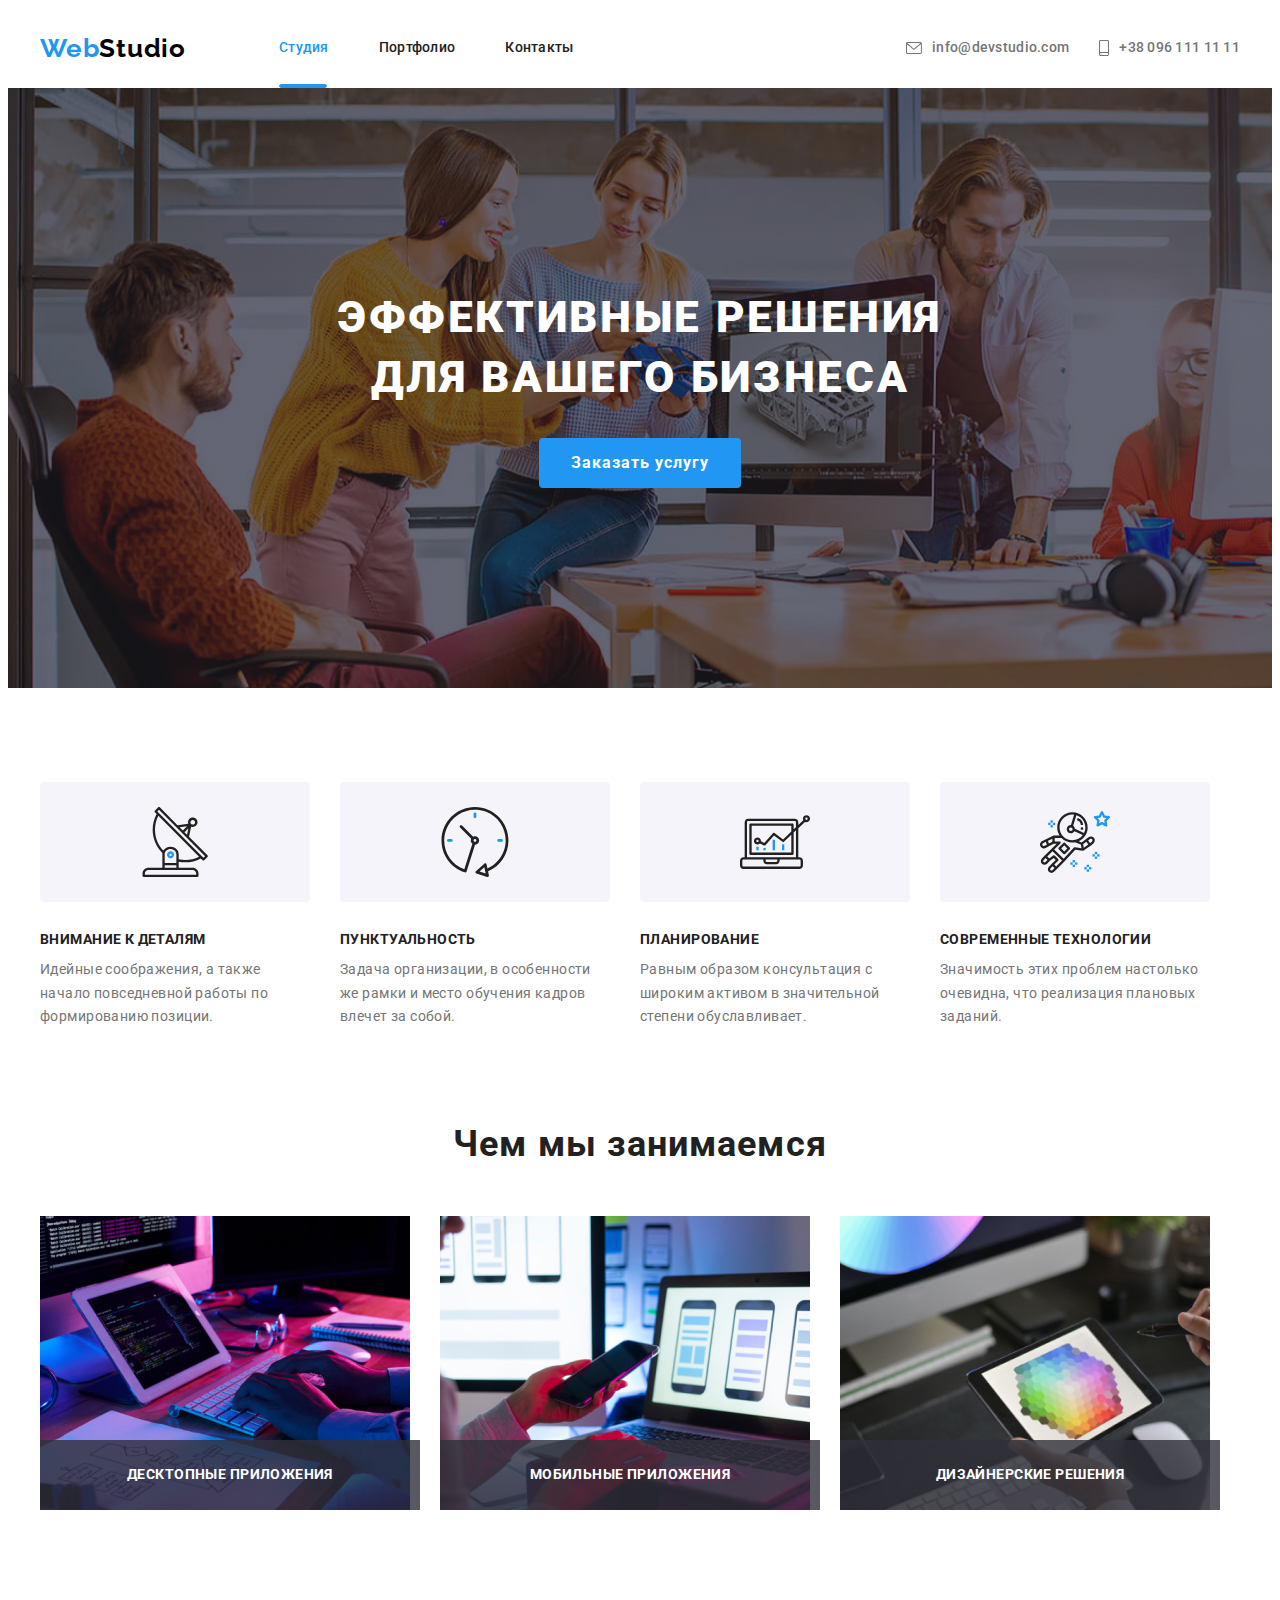
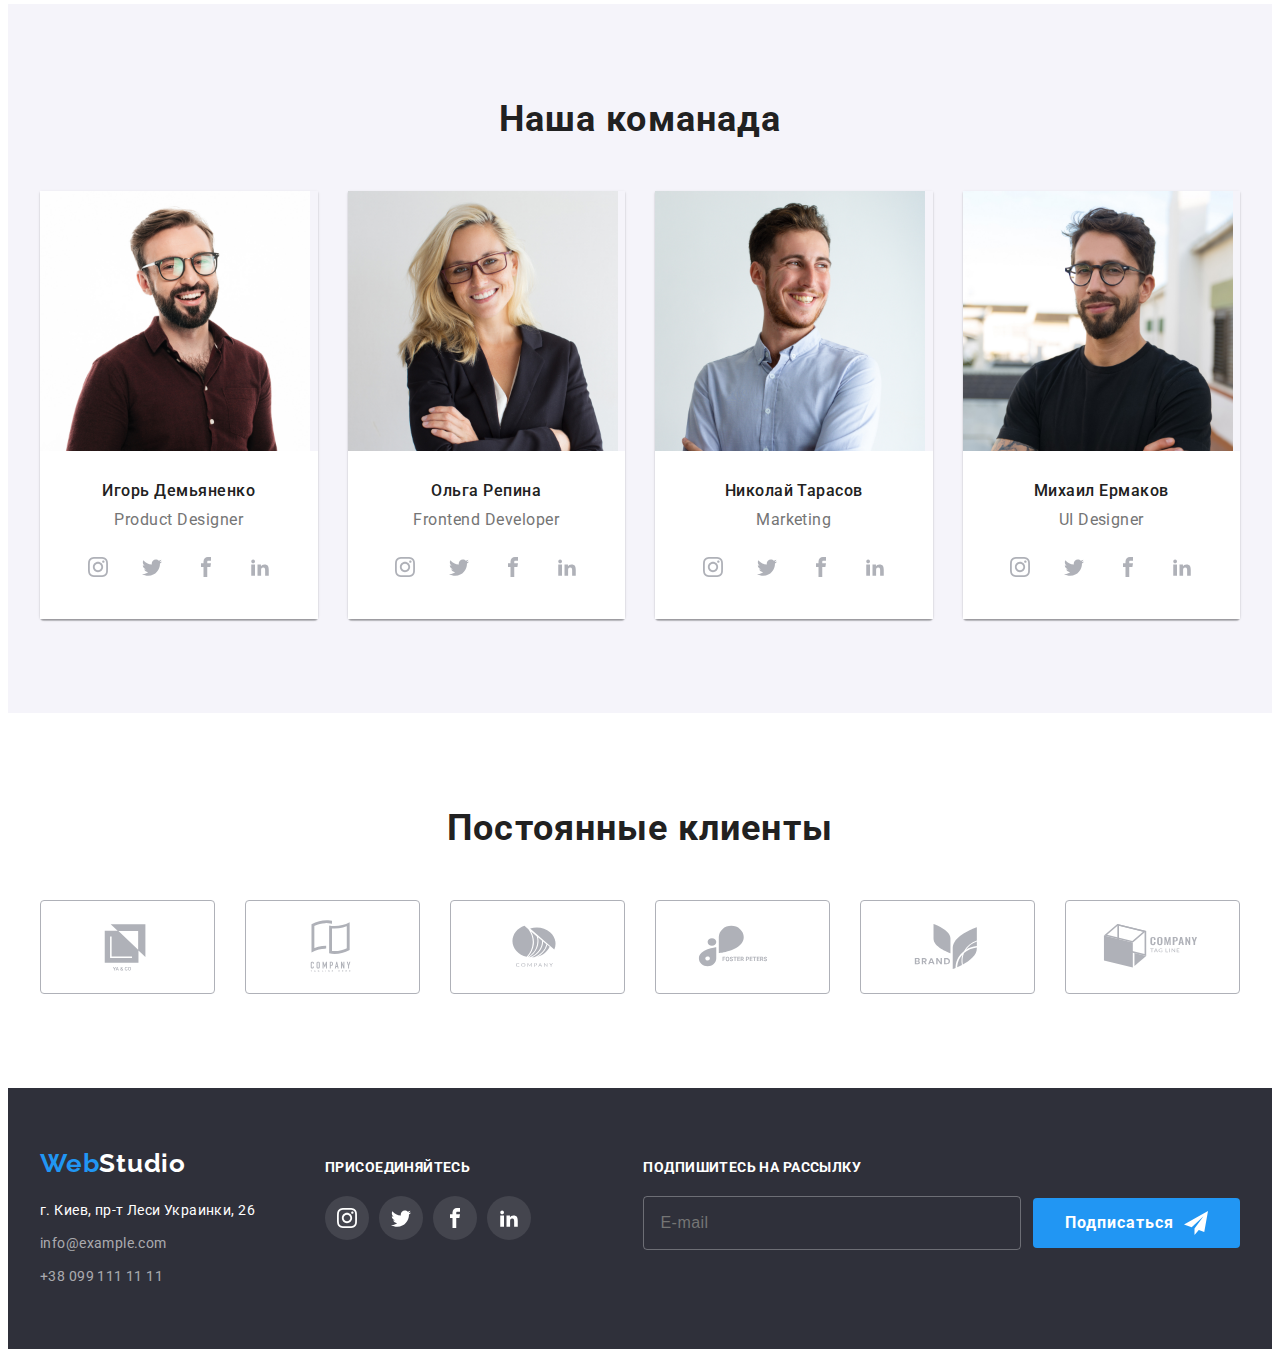
==== commit 6f12f0eb: "домашня 7 (спроба 3)" ====
--- a/index.html
+++ b/index.html
@@ -18,14 +18,14 @@
       crossorigin="anonymous"
       referrerpolicy="no-referrer"
     />
-    <link rel="stylesheet" href="./css/main.min.css" />
+    <link rel="stylesheet" href="./css/main.min.css"/>
   </head>
   <body>
     <!-- Шапка -->
     <header class="header">
       <div class="container header__container">
         <a class="logo" href="./index.html"
-          >Web<span class="logo__header">Studio</span></a>
+          >Web<span class="logo__studio">Studio</span></a>
         <nav class="nav">
           <ul class="nav__list">
             <li class="nav__item">
@@ -127,36 +127,36 @@
       <section class="doing section">
         <div class="container">
           <h2 class="section__title">Чем мы занимаемся</h2>
-          <ul class="doing__list">
-            <li class="doing__item">
-              <div class="doing__box">
+          <ul class="doing-list">
+            <li class="doing-list__item">
+              <div class="doing-list__box">
                 <img
                   src="./images/projectation.jpg"
                   alt="Проектирование сайтов"
                   width="370"
                 />
-                <div class="description">
-                  <h3 class="description__title">Десктопные приложения</h3>
+                <div class="doing-list__description-wrapper">
+                  <h3 class="doing-list__description">Десктопные приложения</h3>
                 </div>
               </div>
             </li>
-            <li class="doing__item">
-              <div class="doing__box">
+            <li class="doing-list__item">
+              <div class="doing-list__box">
                 <img
                   src="./images/adaptation.jpg"
                   alt="Адаптация к мобильным приложениям"
                   width="370"
                 />
-                <div class="description">
-                  <h3 class="description__title">Мобильные приложения</h3>
+                <div class="doing-list__description-wrapper">
+                  <h3 class="doing-list__description">Мобильные приложения</h3>
                 </div>
               </div>
             </li>
-            <li class="doing__item">
-              <div class="doing__box">
+            <li class="doing-list__item">
+              <div class="doing-list__box">
                 <img src="./images/design.jpg" alt="Оформление" width="370" />
-                <div class="description">
-                  <h3 class="description__title">Дизайнерские решения</h3>
+                <div class="doing-list__description-wrapper">
+                  <h3 class="doing-list__description">Дизайнерские решения</h3>
                 </div>
               </div>
             </li>
@@ -170,9 +170,9 @@
           <ul class="team-list">
             <li class="team-list__item">
               <img src="./images/igor.jpg" alt="Игорь Демьяненко" width="270" />
-              <div class="team-list-temmate">
-                <h3 class="team-list-temmate__name">Игорь Демьяненко</h3>
-                <p lang="en" class="team-list-temmate__position">Product Designer</p>
+              <div class="temmate">
+                <h3 class="temmate__name">Игорь Демьяненко</h3>
+                <p lang="en" class="temmate__position">Product Designer</p>
                 <ul class="social-list">
                   <li class="social-list__item">
                     <a href="" class="social-list__link">
@@ -213,9 +213,9 @@
             </li>
             <li class="team-list__item">
               <img src="./images/olga.jpg" alt="Ольга Репина" width="270" />
-              <div class="team-list-temmate">
-                <h3 class="team-list-temmate__name">Ольга Репина</h3>
-                <p lang="en" class="team-list-temmate__position">Frontend Developer</p>
+              <div class="temmate">
+                <h3 class="temmate__name">Ольга Репина</h3>
+                <p lang="en" class="temmate__position">Frontend Developer</p>
                 <ul class="social-list">
                   <li class="social-list__item">
                     <a href="" class="social-list__link">
@@ -260,9 +260,9 @@
                 alt="Николай Тарасов"
                 width="270"
               />
-              <div class="team-list-temmate">
-                <h3 class="team-list-temmate__name">Николай Тарасов</h3>
-                <p lang="en" class="team-list-temmate__position">Marketing</p>
+              <div class="temmate">
+                <h3 class="temmate__name">Николай Тарасов</h3>
+                <p lang="en" class="temmate__position">Marketing</p>
                 <ul class="social-list">
                   <li class="social-list__item">
                     <a href="" class="social-list__link">
@@ -303,9 +303,9 @@
             </li>
             <li class="team-list__item">
               <img src="./images/mikle.jpg" alt="Михаил Ермаков" width="270" />
-              <div class="team-list-temmate">
-                <h3 class="team-list-temmate__name">Михаил Ермаков</h3>
-                <p lang="en" class="team-list-temmate__position">UI Designer</p>
+              <div class="temmate">
+                <h3 class="temmate__name">Михаил Ермаков</h3>
+                <p lang="en" class="temmate__position">UI Designer</p>
                 <ul class="social-list">
                   <li class="social-list__item">
                     <a href="" class="social-list__link">
@@ -403,25 +403,25 @@
       <div class="container footer__container">
         <div class="footer__first-block">
           <a class="logo" href="./index.html"
-            >Web<span class="logo__footer">Studio</span></a>
-          <address class="footer-contacts">
-            <ul class="footer-contacts__list">
-              <li class="footer-contacts__item">
+            >Web<span class="logo__studio--secondary">Studio</span></a>
+          <address class="secondary-contacts">
+            <ul class="secondary-contacts__list">
+              <li class="secondary-contacts__item">
                 <a
                   href="https://www.google.com.ua/maps/place/%D0%B1%D1%83%D0%BB.+%D0%9B%D0%B5%D1%81%D0%B8+%D0%A3%D0%BA%D1%80%D0%B0%D0%B8%D0%BD%D0%BA%D0%B8,+26,+%D0%9A%D0%B8%D0%B5%D0%B2,+02000/@50.4265807,30.5361971,17z/data=!3m1!4b1!4m5!3m4!1s0x40d4cf0e033ecbe9:0x57a4dffefec77da0!8m2!3d50.4265807!4d30.5383858?hl=ru&authuser=0"
                   target="_blank"
                   rel="noopener noreferrer"
-                  class="footer-contacts__map"
+                  class="secondary-contacts__map"
                   >г. Киев, пр-т Леси Украинки, 26</a
                 >
               </li>
-              <li class="footer-contacts__item">
-                <a href="mailto:info@example.com" class="footer-contacts__link"
+              <li class="secondary-contacts__item">
+                <a href="mailto:info@example.com" class="secondary-contacts__link"
                   >info@example.com</a
                 >
               </li>
-              <li class="footer-contacts__item">
-                <a href="tel:+380991111111" class="footer-contacts__link"
+              <li class="secondary-contacts__item">
+                <a href="tel:+380991111111" class="secondary-contacts__link"
                   >+38 099 111 11 11</a
                 >
               </li>
@@ -429,32 +429,32 @@
           </address>
         </div>
         <div class="footer__second-block">
-          <p class="footer-title">присоединяйтесь</p>
+          <p class="footer__title">присоединяйтесь</p>
           <ul class="social-list">
             <li class="social-list__item">
-              <a href="" class="social-list__link"
-                ><svg class="social-list__icon social-list__icon--normal" width="20" height="20">
+              <a href="" class="social-list__link social-list__link--secondary-color"
+                ><svg class="social-list__icon" width="20" height="20">
                   <use href="./images/symbol-defs.svg#icon-instagram"></use>
                 </svg>
               </a>
             </li>
             <li class="social-list__item">
-              <a href="" class="social-list__link"
-                ><svg class="social-list__icon social-list__icon--normal" width="20" height="20">
+              <a href="" class="social-list__link social-list__link--secondary-color"
+                ><svg class="social-list__icon" width="20" height="20">
                   <use href="./images/symbol-defs.svg#icon-twitter"></use>
                 </svg>
               </a>
             </li>
             <li class="social-list__item">
-              <a href="" class="social-list__link"
-                ><svg class="social-list__icon social-list__icon--normal" width="20" height="20">
+              <a href="" class="social-list__link social-list__link--secondary-color"
+                ><svg class="social-list__icon" width="20" height="20">
                   <use href="./images/symbol-defs.svg#icon-facebook"></use>
                 </svg>
               </a>
             </li>
             <li class="social-list__item">
-              <a href="" class="social-list__link"
-                ><svg class="social-list__icon social-list__icon--normal" width="20" height="20">
+              <a href="" class="social-list__link social-list__link--secondary-color"
+                ><svg class="social-list__icon" width="20" height="20">
                   <use href="./images/symbol-defs.svg#icon-linkedin"></use>
                 </svg>
               </a>
@@ -462,7 +462,7 @@
           </ul>
         </div>
         <div class="footer__third-block">
-          <p class="footer-title">Подпишитесь на рассылку</p>
+          <p class="footer__title">Подпишитесь на рассылку</p>
             <form class="subscribe">
               <input
                 type="email"
--- a/css/main.min.css
+++ b/css/main.min.css
@@ -1,2 +1,2 @@
-.section{padding:94px 0}.logo{font-family:Raleway;font-style:normal;font-weight:bold;font-size:26px;line-height:1.19;letter-spacing:0.03em;color:#2196f3}.logo__header{color:#000}.logo__footer{color:#fff}body{background-color:var(--background-body-color);font-family:Roboto, sans-serif;color:#757575}p,h1,h2,h3,h4,h5,h6{margin:0;padding:0}ul{list-style:none;padding:0;margin:0}a{text-decoration:none}img{display:block;max-width:100%;height:auto}.pointer{cursor:pointer}.visually-hidden{position:absolute;white-space:nowrap;width:1px;height:1px;overflow:hidden;border:0;padding:0;clip:rect(0 0 0 0);-webkit-clip-path:inset(50%);clip-path:inset(50%);margin:-1px}.container{width:1200px;padding:0 15px;margin:0 auto}.main-btn{padding:10px 32px;min-width:200px;min-height:50px;margin:0 auto 0 auto;display:block;-webkit-transition:background-color 250ms cubic-bezier(0.4, 0, 0.2, 1);transition:background-color 250ms cubic-bezier(0.4, 0, 0.2, 1);background-color:#2196f3;font-family:inherit;font-weight:700;font-size:16px;line-height:1.87;letter-spacing:0.06em;color:#fff;border:none;border-radius:4px}.main-btn:hover,.main-btn:focus{background-color:rgba(33,150,255,0.85)}.main-btn__icon{fill:currentColor;margin-left:10px}.close-btn{-webkit-transition:background-color 250ms cubic-bezier(0.4, 0, 0.2, 1),color 250ms cubic-bezier(0.4, 0, 0.2, 1);transition:background-color 250ms cubic-bezier(0.4, 0, 0.2, 1),color 250ms cubic-bezier(0.4, 0, 0.2, 1);display:-webkit-inline-box;display:-ms-inline-flexbox;display:inline-flex;width:30px;height:30px;border:1px solid rgba(0,0,0,0.1);border-radius:50%;background-color:#fff;position:absolute;top:8px;right:8px;-webkit-box-pack:center;-ms-flex-pack:center;justify-content:center;-webkit-box-align:center;-ms-flex-align:center;align-items:center;cursor:pointer}.close-btn:hover,.close-btn:focus{color:#fff;background-color:#2196f3}.close-icon{fill:currentColor}.secondary__btn{padding:6px 22px;font-family:inherit;font-weight:500;font-size:16px;line-height:1.62;text-align:center;letter-spacing:0.03em;color:#212121;border:none;background-color:#f5f4fa;border-radius:4px;-webkit-transition:background-color 250ms cubic-bezier(0.4, 0, 0.2, 1),color 250ms cubic-bezier(0.4, 0, 0.2, 1),-webkit-box-shadow 250ms cubic-bezier(0.4, 0, 0.2, 1);transition:background-color 250ms cubic-bezier(0.4, 0, 0.2, 1),color 250ms cubic-bezier(0.4, 0, 0.2, 1),-webkit-box-shadow 250ms cubic-bezier(0.4, 0, 0.2, 1);transition:background-color 250ms cubic-bezier(0.4, 0, 0.2, 1),color 250ms cubic-bezier(0.4, 0, 0.2, 1),box-shadow 250ms cubic-bezier(0.4, 0, 0.2, 1);transition:background-color 250ms cubic-bezier(0.4, 0, 0.2, 1),color 250ms cubic-bezier(0.4, 0, 0.2, 1),box-shadow 250ms cubic-bezier(0.4, 0, 0.2, 1),-webkit-box-shadow 250ms cubic-bezier(0.4, 0, 0.2, 1)}.secondary__btn:focus,.secondary__btn:hover,.secondary__btn:active{background-color:#2196f3;color:#fff;-webkit-box-shadow:0px 3px 1px rgba(0,0,0,0.1),0px 1px 2px rgba(0,0,0,0.08),0px 2px 2px rgba(0,0,0,0.12);box-shadow:0px 3px 1px rgba(0,0,0,0.1),0px 1px 2px rgba(0,0,0,0.08),0px 2px 2px rgba(0,0,0,0.12)}.main-btn--flex{display:-webkit-box;display:-ms-flexbox;display:flex;-webkit-box-align:center;-ms-flex-align:center;align-items:center;-webkit-box-pack:start;-ms-flex-pack:start;justify-content:start}.section__title{margin-bottom:50px;font-weight:700px;font-size:36px;line-height:1.19;letter-spacing:0.03em;color:#212121;text-align:center}.social-list{width:100%;display:-webkit-box;display:-ms-flexbox;display:flex}.social-list__item:not(:first-child){margin-left:10px}.social-list__link{display:-webkit-box;display:-ms-flexbox;display:flex;-webkit-box-pack:center;-ms-flex-pack:center;justify-content:center;-webkit-box-align:center;-ms-flex-align:center;align-items:center;color:#afb1b8;width:44px;height:44px;border-radius:50%;display:flex;-webkit-transition:background-color 250ms cubic-bezier(0.4, 0, 0.2, 1),color 250ms cubic-bezier(0.4, 0, 0.2, 1);transition:background-color 250ms cubic-bezier(0.4, 0, 0.2, 1),color 250ms cubic-bezier(0.4, 0, 0.2, 1)}.social-list__link:hover,.social-list__link:focus{color:#fff;background-color:#2196f3}.social-list__icon--normal{color:#fff}.social-list__icon{fill:currentColor}.social-list__link{display:-webkit-box;display:-ms-flexbox;display:flex;padding:12px;-webkit-transition:background-color 250ms cubic-bezier(0.4, 0, 0.2, 1),color 250ms cubic-bezier(0.4, 0, 0.2, 1);transition:background-color 250ms cubic-bezier(0.4, 0, 0.2, 1),color 250ms cubic-bezier(0.4, 0, 0.2, 1);border-radius:50%;fill:#fff;background-color:rgba(255,255,255,0.1)}.social-list__link:hover,.social-list__link:hover{background-color:#2196f3}.header{background-color:#fff}.header--line{border-bottom:1px solid #ececec}.header__container{display:-webkit-box;display:-ms-flexbox;display:flex;-webkit-box-align:center;-ms-flex-align:center;align-items:center;-webkit-box-pack:start;-ms-flex-pack:start;justify-content:start}.nav{margin-left:93px}.nav__list{display:-webkit-box;display:-ms-flexbox;display:flex}.nav__item{margin-right:50px}.nav__item:last-child{margin-right:0}.nav__link{display:block;padding:32px 0;-webkit-transition:background-color 250ms cubic-bezier(0.4, 0, 0.2, 1),color 250ms cubic-bezier(0.4, 0, 0.2, 1);transition:background-color 250ms cubic-bezier(0.4, 0, 0.2, 1),color 250ms cubic-bezier(0.4, 0, 0.2, 1);font-family:inherit;font-weight:500;font-size:14px;line-height:1.14;letter-spacing:0.02em;color:#212121}.nav__link:hover,.nav__link:focus{color:#2196f3}.nav__link--current{position:relative;display:block;color:#2196f3}.nav__link--current::after{position:absolute;bottom:0;left:0;height:4px;display:block;content:"";background-size:contain;background-position:center;background-repeat:no-repeat;border-radius:2px}.nav__link--current.studio::after{width:48px;background-image:url(../images/hover-studio.png)}.nav__link--current.portfolio::after{width:78px;background-image:url(../images/hover-portfolio.png)}.contacts{display:-webkit-box;display:-ms-flexbox;display:flex;margin-left:auto}.contacts__item:not(:last-child){margin-right:30px}.contacts__link{padding:32px 0;-webkit-transition:color 250ms cubic-bezier(0.4, 0, 0.2, 1);transition:color 250ms cubic-bezier(0.4, 0, 0.2, 1);font-weight:500;font-size:14px;line-height:1.14;letter-spacing:0.02em;color:#757575;display:-webkit-box;display:-ms-flexbox;display:flex;-webkit-box-align:center;-ms-flex-align:center;align-items:center;-webkit-box-pack:start;-ms-flex-pack:start;justify-content:start}.contacts__link:hover,.contacts__link:focus{color:#2196f3}.contacts__icon{margin-right:10px;fill:currentColor}.contacts__icon{margin-right:10px;fill:currentColor}.main-section{padding:200px 0;text-align:center;background-image:-webkit-gradient(linear, left top, left bottom, from(rgba(47,48,58,0.4)), to(rgba(47,48,58,0.4))),url(../images/mainbackrgound.jpg);background-image:linear-gradient(rgba(47,48,58,0.4), rgba(47,48,58,0.4)),url(../images/mainbackrgound.jpg);background-repeat:no-repeat;background-size:cover;background-color:#2f303a}.main-section__title{margin:0 auto 30px;max-width:696px;font-weight:900;font-size:44px;line-height:1.36;letter-spacing:0.06em;text-transform:uppercase;color:#fff}.backdrop{-webkit-transition:opacity 300ms cubic-bezier(0.4, 0, 0.2, 1),visibility 300ms;transition:opacity 300ms cubic-bezier(0.4, 0, 0.2, 1),visibility 300ms;position:fixed;z-index:1;width:100%;height:100%;top:0;left:0;background-color:rgba(0,0,0,0.2);opacity:1}.backdrop.is-hidden{opacity:0;pointer-events:none;visibility:hidden}.backdrop.is-hidden .modal{-webkit-transform:translate(-50%, -50%) scale(0.7);transform:translate(-50%, -50%) scale(0.7)}.modal{-webkit-transition:-webkit-transform 250ms cubic-bezier(0.4, 0, 0.2, 1);transition:-webkit-transform 250ms cubic-bezier(0.4, 0, 0.2, 1);transition:transform 250ms cubic-bezier(0.4, 0, 0.2, 1);transition:transform 250ms cubic-bezier(0.4, 0, 0.2, 1), -webkit-transform 250ms cubic-bezier(0.4, 0, 0.2, 1);-webkit-transform:translate(-50%, -50%) scale(1);transform:translate(-50%, -50%) scale(1);position:absolute;top:50%;left:50%;padding:40px;max-width:528px;min-height:580px;background-color:#fff;-webkit-box-shadow:0px 1px 3px rgba(0,0,0,0.12),0px 1px 1px rgba(0,0,0,0.14),0px 2px 1px rgba(0,0,0,0.2);box-shadow:0px 1px 3px rgba(0,0,0,0.12),0px 1px 1px rgba(0,0,0,0.14),0px 2px 1px rgba(0,0,0,0.2);border-radius:4px}.adventages{padding-bottom:47px}.adventages-list{display:-webkit-box;display:-ms-flexbox;display:flex}.adventages-list__item{max-width:270px}.adventages-list__item:not(:first-child){margin-left:30px}.adventages-list__icon-wrapper{display:-webkit-box;display:-ms-flexbox;display:flex;-webkit-box-align:center;-ms-flex-align:center;align-items:center;-webkit-box-pack:start;-ms-flex-pack:start;justify-content:start;padding:25px 100px;background-color:#f5f4fa;border-radius:4px;margin-bottom:30px}.adventages-list__title{margin-bottom:10px;font-weight:700px;font-size:14px;line-height:1.14;letter-spacing:0.03em;text-transform:uppercase;color:#212121}.adventages-list__text{font-size:14px;line-height:1.71;letter-spacing:0.03em}.doing{padding-top:47px}.doing__list{display:-webkit-box;display:-ms-flexbox;display:flex}.doing__item{width:calc(100% / 3)}.doing__item::not(:first-child){margin-left:30px}.doing__box{position:relative;width:100%;height:100%}.description{position:absolute;bottom:0;padding:27px 0;width:calc(100% - 20px);background-color:rgba(47,48,58,0.8)}.description__title{font-weight:700;font-size:14px;line-height:1.14;letter-spacing:0.03em;text-transform:uppercase;text-align:center;color:#fff}.team{background-color:#f5f4fa}.team-list{display:-webkit-box;display:-ms-flexbox;display:flex}.team-list__item{width:calc(100% / 4);-webkit-box-shadow:0px 1px 3px rgba(0,0,0,0.12),0px 1px 1px rgba(0,0,0,0.14),0px 2px 1px rgba(0,0,0,0.2);box-shadow:0px 1px 3px rgba(0,0,0,0.12),0px 1px 1px rgba(0,0,0,0.14),0px 2px 1px rgba(0,0,0,0.2);border-radius:0px 0px 4px 4px}.team-list__item:not(:first-child){margin-left:30px}.team-list-temmate{background-color:#fff;padding:30px 32px;-webkit-box-orient:vertical;-webkit-box-direction:normal;-ms-flex-direction:column;flex-direction:column;display:-webkit-box;display:-ms-flexbox;display:flex;-webkit-box-align:center;-ms-flex-align:center;align-items:center;-webkit-box-pack:center;-ms-flex-pack:center;justify-content:center}.team-list-temmate__name{margin-bottom:10px;font-weight:500;font-size:16px;line-height:1.19;text-align:center;letter-spacing:0.03em;color:#212121}.team-list-temmate__position{font-size:16px;line-height:1.19;text-align:center;letter-spacing:0.03em;margin-bottom:16px}.clients{display:-webkit-box;display:-ms-flexbox;display:flex}.clients__item{-ms-flex-preferred-size:calc(100% / 6);flex-basis:calc(100% / 6)}.clients__item:not(:last-child){margin-right:30px}.clients__link{display:-webkit-box;display:-ms-flexbox;display:flex;-webkit-transition:background-color 250ms cubic-bezier(0.4, 0, 0.2, 1),color 250ms cubic-bezier(0.4, 0, 0.2, 1);transition:background-color 250ms cubic-bezier(0.4, 0, 0.2, 1),color 250ms cubic-bezier(0.4, 0, 0.2, 1);border:1px solid #afb1b8;padding:16px 32px;border-radius:4px;background-color:#fff;color:#afb1b8}.clients__link:hover,.clients__link:focus{border-color:#2196f3;color:#2196f3}.clients__icon{fill:currentColor}.footer{background-color:#2f303a;padding:60px 0}.footer__container{display:-webkit-box;display:-ms-flexbox;display:flex}.footer__second-block{margin-left:70px;padding-top:12px}.footer-title{color:#fff;margin-bottom:20px;font-size:14px;font-weight:700;line-height:1.14;letter-spacing:0.03em;text-transform:uppercase}.footer__third-block{margin-left:auto;padding-top:12px}.footer-contacts{margin-top:20px}.footer-contacts__map{font-style:normal;font-size:14px;line-height:1.71;letter-spacing:0.03em;color:#fff;-webkit-transition:color 250ms cubic-bezier(0.4, 0, 0.2, 1);transition:color 250ms cubic-bezier(0.4, 0, 0.2, 1)}.footer-contacts__map:hover,.footer-contacts__map:focus{color:#2196f3}.footer-contacts__link{display:inline-block;margin-top:9px;font-style:normal;font-size:14px;line-height:1.71;letter-spacing:0.03em;color:rgba(255,255,255,0.6);-webkit-transition:color 250ms cubic-bezier(0.4, 0, 0.2, 1);transition:color 250ms cubic-bezier(0.4, 0, 0.2, 1)}.footer-contacts__link:hover,.footer-contacts__link:focus{color:#2196f3}.subscribe{display:-webkit-box;display:-ms-flexbox;display:flex;-webkit-box-align:center;-ms-flex-align:center;align-items:center;-webkit-box-pack:start;-ms-flex-pack:start;justify-content:start}.subscribe__input{margin-right:12px;padding-left:16px;height:50px;width:358px;border:1px solid rgba(255,255,255,0.3);border-radius:4px;background-color:transparent;font-size:16px;line-height:1.25;letter-spacing:0.03em;color:rgba(255,255,255,0.6)}.subscribe__input:focus{border-color:#2196f3}.filter{display:-webkit-box;display:-ms-flexbox;display:flex;-webkit-box-align:center;-ms-flex-align:center;align-items:center;-webkit-box-pack:center;-ms-flex-pack:center;justify-content:center;margin-bottom:50px}.filter__item:not(:first-child){margin-left:8px}.gallery{display:-webkit-box;display:-ms-flexbox;display:flex;-ms-flex-wrap:wrap;flex-wrap:wrap}.gallery__item{background:#fff}.gallery__item:hover .gallery__overlay,.gallery__item:focus .gallery__overlay{-webkit-transform:translateY(0);transform:translateY(0);opacity:1}.gallery__item:nth-last-child(n-3){margin-bottom:30px}.gallery__item:not(:nth-child(3n)){margin-right:30px}.gallery__title-container{margin-bottom:4px;font-weight:700;font-size:18px;line-height:2;letter-spacing:0.06em;color:#212121}.gallery__type-container{margin:0;font-size:16px;line-height:1.87;letter-spacing:0.03em;color:#757575}.gallery__box{position:relative;overflow:hidden}.gallery__overlay{-webkit-transition:opacity 250ms cubic-bezier(0.4, 0, 0.2, 1),-webkit-transform 250ms cubic-bezier(0.4, 0, 0.2, 1);transition:opacity 250ms cubic-bezier(0.4, 0, 0.2, 1),-webkit-transform 250ms cubic-bezier(0.4, 0, 0.2, 1);transition:transform 250ms cubic-bezier(0.4, 0, 0.2, 1),opacity 250ms cubic-bezier(0.4, 0, 0.2, 1);transition:transform 250ms cubic-bezier(0.4, 0, 0.2, 1),opacity 250ms cubic-bezier(0.4, 0, 0.2, 1),-webkit-transform 250ms cubic-bezier(0.4, 0, 0.2, 1);position:absolute;padding:63px 24px;width:100%;height:100%;top:0;left:0;background-color:rgba(33,150,243,0.9);-webkit-transform:translateY(100%);transform:translateY(100%);opacity:0}.gallery__description{font-size:18px;line-height:1.56;letter-spacing:0.03em;color:#fff}.gallery__link{display:block;-webkit-transition:-webkit-box-shadow 250ms cubic-bezier(0.4, 0, 0.2, 1);transition:-webkit-box-shadow 250ms cubic-bezier(0.4, 0, 0.2, 1);transition:box-shadow 250ms cubic-bezier(0.4, 0, 0.2, 1);transition:box-shadow 250ms cubic-bezier(0.4, 0, 0.2, 1), -webkit-box-shadow 250ms cubic-bezier(0.4, 0, 0.2, 1)}.gallery__link:hover{-webkit-box-shadow:0px 1px 1px rgba(0,0,0,0.12),0px 4px 4px rgba(0,0,0,0.06),1px 4px 6px rgba(0,0,0,0.16);box-shadow:0px 1px 1px rgba(0,0,0,0.12),0px 4px 4px rgba(0,0,0,0.06),1px 4px 6px rgba(0,0,0,0.16)}.gallery__text-container{padding:20px 24px;border:2px solid #eee;border-top:none}.input-field{margin-bottom:10px}.input-field__input{width:100%;padding-left:35px;height:40px;border:1px solid rgba(33,33,33,0.2);border-radius:4px;outline:none;font-size:14px;line-height:1.71;letter-spacing:0.03em;-webkit-transition:border-color 250ms cubic-bezier(0.4, 0, 0.2, 1);transition:border-color 250ms cubic-bezier(0.4, 0, 0.2, 1)}.input-field__input:focus+.input-field__icon{fill:#2196f3}.input-field__input:focus{border-color:#2196f3}.input-field__group{position:relative}.input-field__icon{position:absolute;top:50%;left:12px;-webkit-transform:translateY(-50%);transform:translateY(-50%);-webkit-transition:fill 250ms cubic-bezier(0.4, 0, 0.2, 1);transition:fill 250ms cubic-bezier(0.4, 0, 0.2, 1)}.modal__title{font-weight:700;font-size:20px;line-height:1.15;text-align:center;letter-spacing:0.03em;color:#212121;margin-bottom:12px}.label{font-size:12px;line-height:1.17;letter-spacing:0.01em;margin-bottom:4px;display:block}.comment-field{margin-bottom:20px;display:-webkit-box;display:-ms-flexbox;display:flex;-webkit-box-orient:vertical;-webkit-box-direction:normal;-ms-flex-direction:column;flex-direction:column}.comment-field__input{width:100%;height:120px;border:1px solid rgba(33,33,33,0.2);border-radius:4px;padding:12px 16px;background-color:transparent;outline:none;resize:none;-webkit-transition:border-color 250ms cubic-bezier(0.4, 0, 0.2, 1);transition:border-color 250ms cubic-bezier(0.4, 0, 0.2, 1);font-size:14px;line-height:1.14;letter-spacing:0.01em}.comment-field__input::-webkit-input-placeholder{font-size:14px;line-height:1.14;letter-spacing:0.01em;color:rgba(117,117,117,0.5)}.comment-field__input:-ms-input-placeholder{font-size:14px;line-height:1.14;letter-spacing:0.01em;color:rgba(117,117,117,0.5)}.comment-field__input::-ms-input-placeholder{font-size:14px;line-height:1.14;letter-spacing:0.01em;color:rgba(117,117,117,0.5)}.comment-field__input::placeholder{font-size:14px;line-height:1.14;letter-spacing:0.01em;color:rgba(117,117,117,0.5)}.comment-field__input:focus{border-color:#2196f3}.checkbox-field{margin-bottom:30px;display:-webkit-box;display:-ms-flexbox;display:flex;-webkit-box-align:center;-ms-flex-align:center;align-items:center;-webkit-box-pack:center;-ms-flex-pack:center;justify-content:center}.checkbox-field__input{appearance:none;-webkit-appearance:none;-moz-appearance:none;position:absolute}.checkbox-field__label{display:-webkit-box;display:-ms-flexbox;display:flex;-webkit-box-align:center;-ms-flex-align:center;align-items:center;-webkit-box-pack:start;-ms-flex-pack:start;justify-content:start;font-size:14px;line-height:1.71;letter-spacing:0.03em}.checkbox-field__icon{display:inline-block;width:16px;height:15px;margin-right:8px;border:2px solid #212121;border-radius:2px;background-size:contain;cursor:pointer;-webkit-transition:border-color 250ms cubic-bezier(0.4, 0, 0.2, 1),background-size 250ms cubic-bezier(0.4, 0, 0.2, 1);transition:border-color 250ms cubic-bezier(0.4, 0, 0.2, 1),background-size 250ms cubic-bezier(0.4, 0, 0.2, 1)}.checkbox-field__input:checked+.checkbox-field__icon{background-image:url(../images/icon-check.svg);border-color:#2196f3;background-color:#2196f3;background-size:cover;background-repeat:no-repeat;background-position:center}.checkbox-field__conditions{margin-left:5px;font-family:Roboto;font-style:normal;font-weight:normal;font-size:14px;line-height:1.71;letter-spacing:0.03em;color:#2196f3;text-decoration:underline}
+.section{padding:94px 0}.logo{font-family:Raleway;font-style:normal;font-weight:bold;font-size:26px;line-height:1.19;letter-spacing:0.03em;color:#2196f3}.logo__studio{color:#000}.logo__studio--secondary{color:#fff}body{background-color:var(--background-body-color);font-family:Roboto, sans-serif;color:#757575}p,h1,h2,h3,h4,h5,h6{margin:0;padding:0}ul{list-style:none;padding:0;margin:0}a{text-decoration:none}img{display:block;max-width:100%;height:auto}.pointer{cursor:pointer}.visually-hidden{position:absolute;white-space:nowrap;width:1px;height:1px;overflow:hidden;border:0;padding:0;clip:rect(0 0 0 0);-webkit-clip-path:inset(50%);clip-path:inset(50%);margin:-1px}.container{width:1200px;padding:0 15px;margin:0 auto}.main-btn{padding:10px 32px;min-width:200px;min-height:50px;margin:0 auto 0 auto;display:block;-webkit-transition:background-color 250ms cubic-bezier(0.4, 0, 0.2, 1);transition:background-color 250ms cubic-bezier(0.4, 0, 0.2, 1);background-color:#2196f3;font-family:inherit;font-weight:700;font-size:16px;line-height:1.87;letter-spacing:0.06em;color:#fff;border:none;border-radius:4px}.main-btn:hover,.main-btn:focus{background-color:rgba(33,150,255,0.85)}.main-btn__icon{fill:currentColor;margin-left:10px}.close-btn{-webkit-transition:background-color 250ms cubic-bezier(0.4, 0, 0.2, 1),color 250ms cubic-bezier(0.4, 0, 0.2, 1);transition:background-color 250ms cubic-bezier(0.4, 0, 0.2, 1),color 250ms cubic-bezier(0.4, 0, 0.2, 1);display:-webkit-inline-box;display:-ms-inline-flexbox;display:inline-flex;width:30px;height:30px;border:1px solid rgba(0,0,0,0.1);border-radius:50%;background-color:#fff;position:absolute;top:8px;right:8px;-webkit-box-pack:center;-ms-flex-pack:center;justify-content:center;-webkit-box-align:center;-ms-flex-align:center;align-items:center;cursor:pointer}.close-btn:hover,.close-btn:focus{color:#fff;background-color:#2196f3}.close-icon{fill:currentColor}.secondary-btn{padding:6px 22px;font-family:inherit;font-weight:500;font-size:16px;line-height:1.62;text-align:center;letter-spacing:0.03em;color:#212121;border:none;background-color:#f5f4fa;border-radius:4px;-webkit-transition:background-color 250ms cubic-bezier(0.4, 0, 0.2, 1),color 250ms cubic-bezier(0.4, 0, 0.2, 1),-webkit-box-shadow 250ms cubic-bezier(0.4, 0, 0.2, 1);transition:background-color 250ms cubic-bezier(0.4, 0, 0.2, 1),color 250ms cubic-bezier(0.4, 0, 0.2, 1),-webkit-box-shadow 250ms cubic-bezier(0.4, 0, 0.2, 1);transition:background-color 250ms cubic-bezier(0.4, 0, 0.2, 1),color 250ms cubic-bezier(0.4, 0, 0.2, 1),box-shadow 250ms cubic-bezier(0.4, 0, 0.2, 1);transition:background-color 250ms cubic-bezier(0.4, 0, 0.2, 1),color 250ms cubic-bezier(0.4, 0, 0.2, 1),box-shadow 250ms cubic-bezier(0.4, 0, 0.2, 1),-webkit-box-shadow 250ms cubic-bezier(0.4, 0, 0.2, 1)}.secondary-btn:focus,.secondary-btn:hover,.secondary-btn:active{background-color:#2196f3;color:#fff;-webkit-box-shadow:0px 3px 1px rgba(0,0,0,0.1),0px 1px 2px rgba(0,0,0,0.08),0px 2px 2px rgba(0,0,0,0.12);box-shadow:0px 3px 1px rgba(0,0,0,0.1),0px 1px 2px rgba(0,0,0,0.08),0px 2px 2px rgba(0,0,0,0.12)}.main-btn--flex{display:-webkit-box;display:-ms-flexbox;display:flex;-webkit-box-align:center;-ms-flex-align:center;align-items:center;-webkit-box-pack:start;-ms-flex-pack:start;justify-content:start}.section__title{margin-bottom:50px;font-weight:700px;font-size:36px;line-height:1.19;letter-spacing:0.03em;color:#212121;text-align:center}.social-list{display:-webkit-box;display:-ms-flexbox;display:flex}.social-list__item:not(:first-child){margin-left:10px}.social-list__link{display:-webkit-box;display:-ms-flexbox;display:flex;-webkit-box-pack:center;-ms-flex-pack:center;justify-content:center;-webkit-box-align:center;-ms-flex-align:center;align-items:center;color:#afb1b8;width:44px;height:44px;border-radius:50%;display:flex;-webkit-transition:background-color 250ms cubic-bezier(0.4, 0, 0.2, 1),color 250ms cubic-bezier(0.4, 0, 0.2, 1);transition:background-color 250ms cubic-bezier(0.4, 0, 0.2, 1),color 250ms cubic-bezier(0.4, 0, 0.2, 1)}.social-list__link:hover,.social-list__link:focus{color:#fff;background-color:#2196f3}.social-list__icon{fill:currentColor}.social-list__link--secondary-color{background-color:rgba(255,255,255,0.1);color:#fff}.header{background-color:#fff}.header--line{border-bottom:1px solid #ececec}.header__container{display:-webkit-box;display:-ms-flexbox;display:flex;-webkit-box-align:center;-ms-flex-align:center;align-items:center;-webkit-box-pack:start;-ms-flex-pack:start;justify-content:start}.nav{margin-left:93px}.nav__list{display:-webkit-box;display:-ms-flexbox;display:flex}.nav__item{margin-right:50px}.nav__item:last-child{margin-right:0}.nav__link{display:block;padding:32px 0;-webkit-transition:background-color 250ms cubic-bezier(0.4, 0, 0.2, 1),color 250ms cubic-bezier(0.4, 0, 0.2, 1);transition:background-color 250ms cubic-bezier(0.4, 0, 0.2, 1),color 250ms cubic-bezier(0.4, 0, 0.2, 1);font-family:inherit;font-weight:500;font-size:14px;line-height:1.14;letter-spacing:0.02em;color:#212121}.nav__link:hover,.nav__link:focus{color:#2196f3}.nav__link--current{position:relative;display:block;color:#2196f3}.nav__link--current::after{position:absolute;bottom:0;left:0;height:4px;display:block;content:"";background-size:contain;background-position:center;background-repeat:no-repeat;border-radius:2px}.nav__link--current.studio::after{width:48px;background-image:url(../images/hover-studio.png)}.nav__link--current.portfolio::after{width:78px;background-image:url(../images/hover-portfolio.png)}.contacts{display:-webkit-box;display:-ms-flexbox;display:flex;margin-left:auto}.contacts__item:not(:last-child){margin-right:30px}.contacts__link{padding:32px 0;-webkit-transition:color 250ms cubic-bezier(0.4, 0, 0.2, 1);transition:color 250ms cubic-bezier(0.4, 0, 0.2, 1);font-weight:500;font-size:14px;line-height:1.14;letter-spacing:0.02em;color:#757575;display:-webkit-box;display:-ms-flexbox;display:flex;-webkit-box-align:center;-ms-flex-align:center;align-items:center;-webkit-box-pack:start;-ms-flex-pack:start;justify-content:start}.contacts__link:hover,.contacts__link:focus{color:#2196f3}.contacts__icon{margin-right:10px;fill:currentColor}.contacts__icon{margin-right:10px;fill:currentColor}.main-section{padding:200px 0;text-align:center;background-image:-webkit-gradient(linear, left top, left bottom, from(rgba(47,48,58,0.4)), to(rgba(47,48,58,0.4))),url(../images/mainbackrgound.jpg);background-image:linear-gradient(rgba(47,48,58,0.4), rgba(47,48,58,0.4)),url(../images/mainbackrgound.jpg);background-repeat:no-repeat;background-size:cover;background-color:#2f303a}.main-section__title{margin:0 auto 30px;max-width:696px;font-weight:900;font-size:44px;line-height:1.36;letter-spacing:0.06em;text-transform:uppercase;color:#fff}.backdrop{-webkit-transition:opacity 300ms cubic-bezier(0.4, 0, 0.2, 1),visibility 300ms;transition:opacity 300ms cubic-bezier(0.4, 0, 0.2, 1),visibility 300ms;position:fixed;z-index:1;width:100%;height:100%;top:0;left:0;background-color:rgba(0,0,0,0.2);opacity:1}.backdrop.is-hidden{opacity:0;pointer-events:none;visibility:hidden}.backdrop.is-hidden .modal{-webkit-transform:translate(-50%, -50%) scale(0.7);transform:translate(-50%, -50%) scale(0.7)}.modal{-webkit-transition:-webkit-transform 250ms cubic-bezier(0.4, 0, 0.2, 1);transition:-webkit-transform 250ms cubic-bezier(0.4, 0, 0.2, 1);transition:transform 250ms cubic-bezier(0.4, 0, 0.2, 1);transition:transform 250ms cubic-bezier(0.4, 0, 0.2, 1), -webkit-transform 250ms cubic-bezier(0.4, 0, 0.2, 1);-webkit-transform:translate(-50%, -50%) scale(1);transform:translate(-50%, -50%) scale(1);position:absolute;top:50%;left:50%;padding:40px;max-width:528px;min-height:580px;background-color:#fff;-webkit-box-shadow:0px 1px 3px rgba(0,0,0,0.12),0px 1px 1px rgba(0,0,0,0.14),0px 2px 1px rgba(0,0,0,0.2);box-shadow:0px 1px 3px rgba(0,0,0,0.12),0px 1px 1px rgba(0,0,0,0.14),0px 2px 1px rgba(0,0,0,0.2);border-radius:4px}.adventages{padding-bottom:47px}.adventages-list{display:-webkit-box;display:-ms-flexbox;display:flex}.adventages-list__item{max-width:270px}.adventages-list__item:not(:first-child){margin-left:30px}.adventages-list__icon-wrapper{display:-webkit-box;display:-ms-flexbox;display:flex;-webkit-box-align:center;-ms-flex-align:center;align-items:center;-webkit-box-pack:start;-ms-flex-pack:start;justify-content:start;padding:25px 100px;background-color:#f5f4fa;border-radius:4px;margin-bottom:30px}.adventages-list__title{margin-bottom:10px;font-weight:700px;font-size:14px;line-height:1.14;letter-spacing:0.03em;text-transform:uppercase;color:#212121}.adventages-list__text{font-size:14px;line-height:1.71;letter-spacing:0.03em}.doing{padding-top:47px}.doing-list{display:-webkit-box;display:-ms-flexbox;display:flex}.doing-list__item{width:calc(100% - 60px / 3);position:relative}.doing-list__item::not(:first-child){margin-left:30px}.doing-list__description-wrapper{position:absolute;bottom:0;padding:27px 0;width:calc(100% - 20px);background-color:rgba(47,48,58,0.8)}.doing-list__description{font-weight:700;font-size:14px;line-height:1.14;letter-spacing:0.03em;text-transform:uppercase;text-align:center;color:#fff}.team{background-color:#f5f4fa}.team-list{display:-webkit-box;display:-ms-flexbox;display:flex}.team-list__item{width:calc(100% / 4);-webkit-box-shadow:0px 1px 3px rgba(0,0,0,0.12),0px 1px 1px rgba(0,0,0,0.14),0px 2px 1px rgba(0,0,0,0.2);box-shadow:0px 1px 3px rgba(0,0,0,0.12),0px 1px 1px rgba(0,0,0,0.14),0px 2px 1px rgba(0,0,0,0.2);border-radius:0px 0px 4px 4px}.team-list__item:not(:first-child){margin-left:30px}.temmate{background-color:#fff;padding:30px 32px;-webkit-box-orient:vertical;-webkit-box-direction:normal;-ms-flex-direction:column;flex-direction:column;display:-webkit-box;display:-ms-flexbox;display:flex;-webkit-box-align:center;-ms-flex-align:center;align-items:center;-webkit-box-pack:center;-ms-flex-pack:center;justify-content:center}.temmate__name{margin-bottom:10px;font-weight:500;font-size:16px;line-height:1.19;text-align:center;letter-spacing:0.03em;color:#212121}.temmate__position{font-size:16px;line-height:1.19;text-align:center;letter-spacing:0.03em;margin-bottom:16px}.clients{display:-webkit-box;display:-ms-flexbox;display:flex}.clients__item{-ms-flex-preferred-size:calc(100% / 6);flex-basis:calc(100% / 6)}.clients__item:not(:last-child){margin-right:30px}.clients__link{display:-webkit-box;display:-ms-flexbox;display:flex;-webkit-transition:background-color 250ms cubic-bezier(0.4, 0, 0.2, 1),color 250ms cubic-bezier(0.4, 0, 0.2, 1);transition:background-color 250ms cubic-bezier(0.4, 0, 0.2, 1),color 250ms cubic-bezier(0.4, 0, 0.2, 1);border:1px solid #afb1b8;padding:16px 32px;border-radius:4px;background-color:#fff;color:#afb1b8}.clients__link:hover,.clients__link:focus{border-color:#2196f3;color:#2196f3}.clients__icon{fill:currentColor}.footer{background-color:#2f303a;padding:60px 0}.footer__container{display:-webkit-box;display:-ms-flexbox;display:flex}.footer__second-block{margin-left:70px;padding-top:12px}.footer__title{color:#fff;margin-bottom:20px;font-size:14px;font-weight:700;line-height:1.14;letter-spacing:0.03em;text-transform:uppercase}.footer__third-block{margin-left:auto;padding-top:12px}.secondary-contacts{margin-top:20px}.secondary-contacts__map{font-style:normal;font-size:14px;line-height:1.71;letter-spacing:0.03em;color:#fff;-webkit-transition:color 250ms cubic-bezier(0.4, 0, 0.2, 1);transition:color 250ms cubic-bezier(0.4, 0, 0.2, 1)}.secondary-contacts__map:hover,.secondary-contacts__map:focus{color:#2196f3}.secondary-contacts__link{display:inline-block;margin-top:9px;font-style:normal;font-size:14px;line-height:1.71;letter-spacing:0.03em;color:rgba(255,255,255,0.6);-webkit-transition:color 250ms cubic-bezier(0.4, 0, 0.2, 1);transition:color 250ms cubic-bezier(0.4, 0, 0.2, 1)}.secondary-contacts__link:hover,.secondary-contacts__link:focus{color:#2196f3}.subscribe{display:-webkit-box;display:-ms-flexbox;display:flex;-webkit-box-align:center;-ms-flex-align:center;align-items:center;-webkit-box-pack:start;-ms-flex-pack:start;justify-content:start}.subscribe__input{margin-right:12px;padding-left:16px;height:50px;width:358px;border:1px solid rgba(255,255,255,0.3);border-radius:4px;background-color:transparent;font-size:16px;line-height:1.25;letter-spacing:0.03em;color:rgba(255,255,255,0.6)}.subscribe__input:focus{border-color:#2196f3}.filter{display:-webkit-box;display:-ms-flexbox;display:flex;-webkit-box-align:center;-ms-flex-align:center;align-items:center;-webkit-box-pack:center;-ms-flex-pack:center;justify-content:center;margin-bottom:50px}.filter__item:not(:first-child){margin-left:8px}.gallery{display:-webkit-box;display:-ms-flexbox;display:flex;-ms-flex-wrap:wrap;flex-wrap:wrap}.gallery__item{background:#fff}.gallery__item:hover .gallery__overlay,.gallery__item:focus .gallery__overlay{-webkit-transform:translateY(0);transform:translateY(0);opacity:1}.gallery__item:nth-last-child(n-3){margin-bottom:30px}.gallery__item:not(:nth-child(3n)){margin-right:30px}.gallery__title{margin-bottom:4px;font-weight:700;font-size:18px;line-height:2;letter-spacing:0.06em;color:#212121}.gallery__type{margin:0;font-size:16px;line-height:1.87;letter-spacing:0.03em;color:#757575}.gallery__box{position:relative;overflow:hidden}.gallery__overlay{-webkit-transition:opacity 250ms cubic-bezier(0.4, 0, 0.2, 1),-webkit-transform 250ms cubic-bezier(0.4, 0, 0.2, 1);transition:opacity 250ms cubic-bezier(0.4, 0, 0.2, 1),-webkit-transform 250ms cubic-bezier(0.4, 0, 0.2, 1);transition:transform 250ms cubic-bezier(0.4, 0, 0.2, 1),opacity 250ms cubic-bezier(0.4, 0, 0.2, 1);transition:transform 250ms cubic-bezier(0.4, 0, 0.2, 1),opacity 250ms cubic-bezier(0.4, 0, 0.2, 1),-webkit-transform 250ms cubic-bezier(0.4, 0, 0.2, 1);position:absolute;padding:63px 24px;width:100%;height:100%;top:0;left:0;background-color:rgba(33,150,243,0.9);-webkit-transform:translateY(100%);transform:translateY(100%);opacity:0}.gallery__description{font-size:18px;line-height:1.56;letter-spacing:0.03em;color:#fff}.gallery__link{display:block;-webkit-transition:-webkit-box-shadow 250ms cubic-bezier(0.4, 0, 0.2, 1);transition:-webkit-box-shadow 250ms cubic-bezier(0.4, 0, 0.2, 1);transition:box-shadow 250ms cubic-bezier(0.4, 0, 0.2, 1);transition:box-shadow 250ms cubic-bezier(0.4, 0, 0.2, 1), -webkit-box-shadow 250ms cubic-bezier(0.4, 0, 0.2, 1)}.gallery__link:hover{-webkit-box-shadow:0px 1px 1px rgba(0,0,0,0.12),0px 4px 4px rgba(0,0,0,0.06),1px 4px 6px rgba(0,0,0,0.16);box-shadow:0px 1px 1px rgba(0,0,0,0.12),0px 4px 4px rgba(0,0,0,0.06),1px 4px 6px rgba(0,0,0,0.16)}.gallery__text-container{padding:20px 24px;border:2px solid #eee;border-top:none}.input-field{margin-bottom:10px}.input-field__input{width:100%;padding-left:35px;height:40px;border:1px solid rgba(33,33,33,0.2);border-radius:4px;outline:none;font-size:14px;line-height:1.71;letter-spacing:0.03em;-webkit-transition:border-color 250ms cubic-bezier(0.4, 0, 0.2, 1);transition:border-color 250ms cubic-bezier(0.4, 0, 0.2, 1)}.input-field__input:focus+.input-field__icon{fill:#2196f3}.input-field__input:focus{border-color:#2196f3}.input-field__group{position:relative}.input-field__icon{position:absolute;top:50%;left:12px;-webkit-transform:translateY(-50%);transform:translateY(-50%);-webkit-transition:fill 250ms cubic-bezier(0.4, 0, 0.2, 1);transition:fill 250ms cubic-bezier(0.4, 0, 0.2, 1)}.modal__title{font-weight:700;font-size:20px;line-height:1.15;text-align:center;letter-spacing:0.03em;color:#212121;margin-bottom:12px}.label{font-size:12px;line-height:1.17;letter-spacing:0.01em;margin-bottom:4px;display:block}.comment-field{margin-bottom:20px;display:-webkit-box;display:-ms-flexbox;display:flex;-webkit-box-orient:vertical;-webkit-box-direction:normal;-ms-flex-direction:column;flex-direction:column}.comment-field__input{width:100%;height:120px;border:1px solid rgba(33,33,33,0.2);border-radius:4px;padding:12px 16px;background-color:transparent;outline:none;resize:none;-webkit-transition:border-color 250ms cubic-bezier(0.4, 0, 0.2, 1);transition:border-color 250ms cubic-bezier(0.4, 0, 0.2, 1);font-size:14px;line-height:1.14;letter-spacing:0.01em}.comment-field__input::-webkit-input-placeholder{font-size:14px;line-height:1.14;letter-spacing:0.01em;color:rgba(117,117,117,0.5)}.comment-field__input:-ms-input-placeholder{font-size:14px;line-height:1.14;letter-spacing:0.01em;color:rgba(117,117,117,0.5)}.comment-field__input::-ms-input-placeholder{font-size:14px;line-height:1.14;letter-spacing:0.01em;color:rgba(117,117,117,0.5)}.comment-field__input::placeholder{font-size:14px;line-height:1.14;letter-spacing:0.01em;color:rgba(117,117,117,0.5)}.comment-field__input:focus{border-color:#2196f3}.checkbox-field{margin-bottom:30px;display:-webkit-box;display:-ms-flexbox;display:flex;-webkit-box-align:center;-ms-flex-align:center;align-items:center;-webkit-box-pack:center;-ms-flex-pack:center;justify-content:center}.checkbox-field__input{appearance:none;-webkit-appearance:none;-moz-appearance:none;position:absolute}.checkbox-field__label{display:-webkit-box;display:-ms-flexbox;display:flex;-webkit-box-align:center;-ms-flex-align:center;align-items:center;-webkit-box-pack:start;-ms-flex-pack:start;justify-content:start;font-size:14px;line-height:1.71;letter-spacing:0.03em}.checkbox-field__icon{display:inline-block;width:16px;height:15px;margin-right:8px;border:2px solid #212121;border-radius:2px;background-size:contain;cursor:pointer;-webkit-transition:border-color 250ms cubic-bezier(0.4, 0, 0.2, 1),background-size 250ms cubic-bezier(0.4, 0, 0.2, 1);transition:border-color 250ms cubic-bezier(0.4, 0, 0.2, 1),background-size 250ms cubic-bezier(0.4, 0, 0.2, 1)}.checkbox-field__input:checked+.checkbox-field__icon{background-image:url(../images/icon-check.svg);border-color:#2196f3;background-color:#2196f3;background-size:cover;background-repeat:no-repeat;background-position:center}.checkbox-field__conditions{margin-left:5px;font-family:Roboto;font-style:normal;font-weight:normal;font-size:14px;line-height:1.71;letter-spacing:0.03em;color:#2196f3;text-decoration:underline}
 /*# sourceMappingURL=main.min.css.map */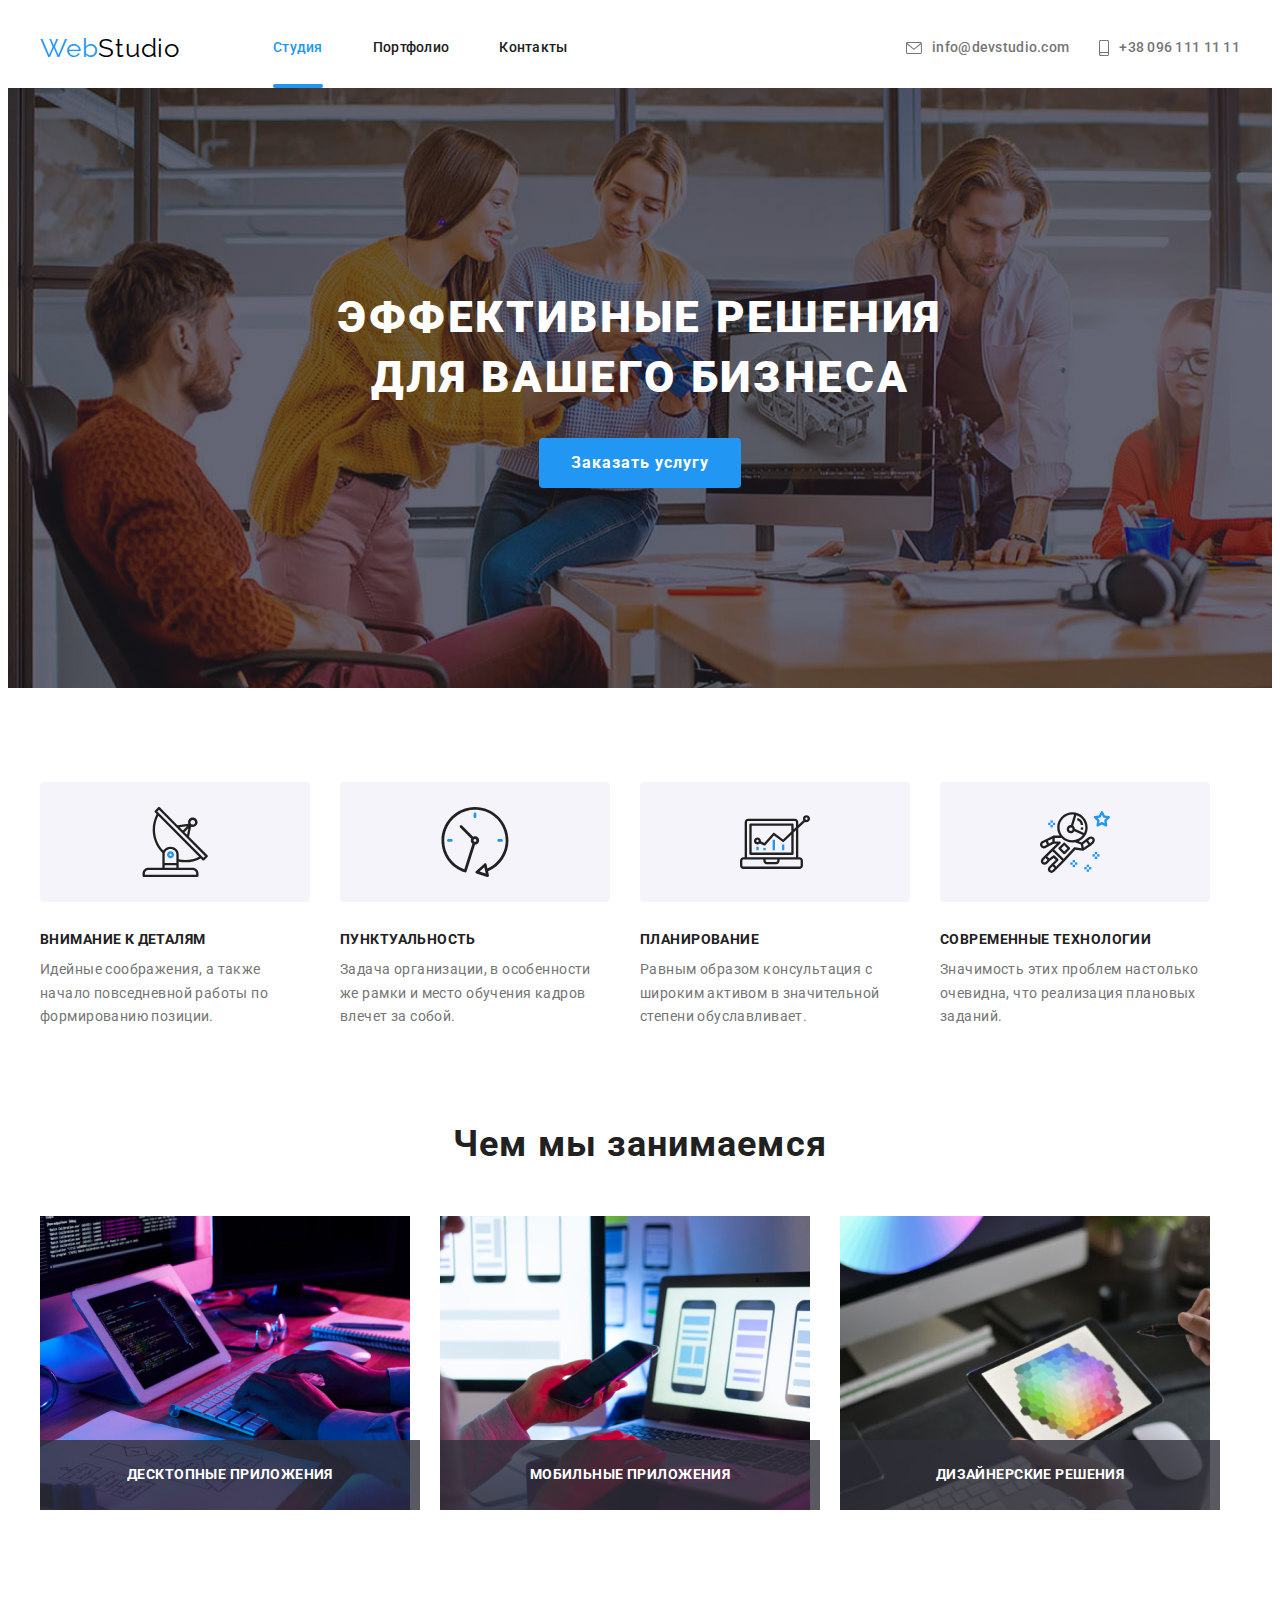
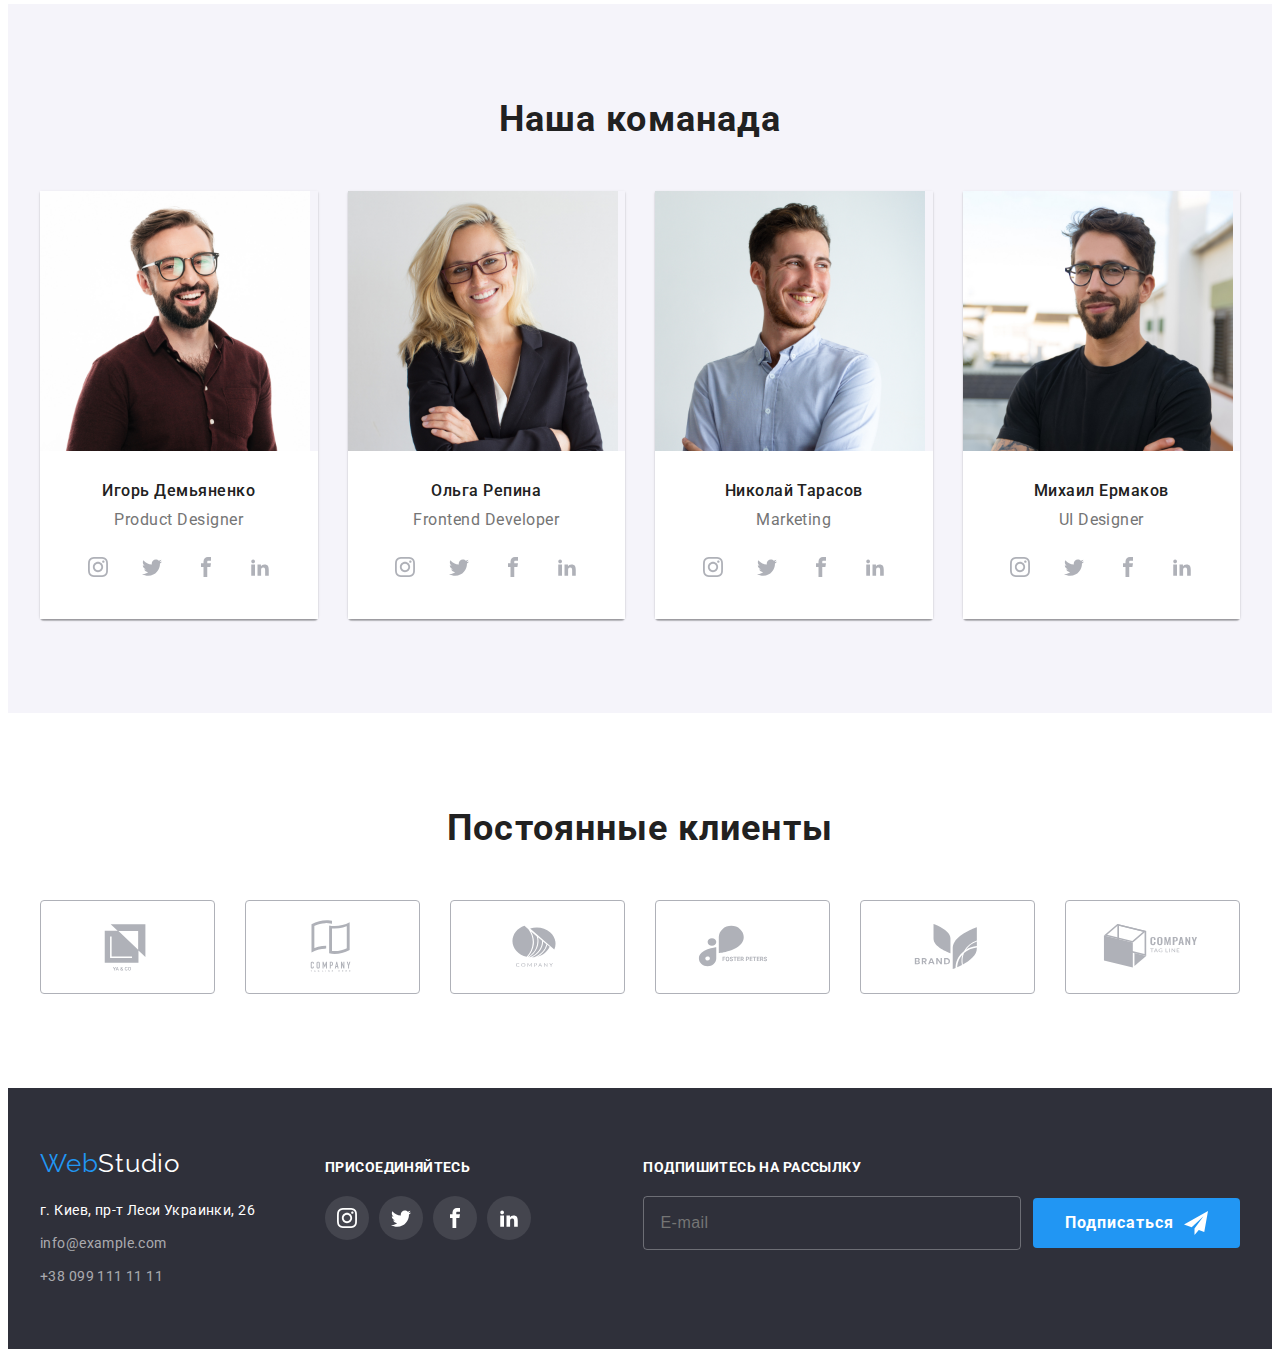
==== commit 05b1d75c: "домашня 7(спроба4)" ====
--- a/index.html
+++ b/index.html
@@ -29,7 +29,7 @@
         <nav class="nav">
           <ul class="nav__list">
             <li class="nav__item">
-              <a href="./index.html" class="nav__link--current nav__link studio">Студия</a>
+              <a href="./index.html" class="nav__link--current nav__link">Студия</a>
             </li>
             <li class="nav__item">
               <a href="./portfolio.html" class="nav__link">Портфолио</a>
--- a/css/main.min.css
+++ b/css/main.min.css
@@ -1,2 +1,2 @@
-.section{padding:94px 0}.logo{font-family:Raleway;font-style:normal;font-weight:bold;font-size:26px;line-height:1.19;letter-spacing:0.03em;color:#2196f3}.logo__studio{color:#000}.logo__studio--secondary{color:#fff}body{background-color:var(--background-body-color);font-family:Roboto, sans-serif;color:#757575}p,h1,h2,h3,h4,h5,h6{margin:0;padding:0}ul{list-style:none;padding:0;margin:0}a{text-decoration:none}img{display:block;max-width:100%;height:auto}.pointer{cursor:pointer}.visually-hidden{position:absolute;white-space:nowrap;width:1px;height:1px;overflow:hidden;border:0;padding:0;clip:rect(0 0 0 0);-webkit-clip-path:inset(50%);clip-path:inset(50%);margin:-1px}.container{width:1200px;padding:0 15px;margin:0 auto}.main-btn{padding:10px 32px;min-width:200px;min-height:50px;margin:0 auto 0 auto;display:block;-webkit-transition:background-color 250ms cubic-bezier(0.4, 0, 0.2, 1);transition:background-color 250ms cubic-bezier(0.4, 0, 0.2, 1);background-color:#2196f3;font-family:inherit;font-weight:700;font-size:16px;line-height:1.87;letter-spacing:0.06em;color:#fff;border:none;border-radius:4px}.main-btn:hover,.main-btn:focus{background-color:rgba(33,150,255,0.85)}.main-btn__icon{fill:currentColor;margin-left:10px}.close-btn{-webkit-transition:background-color 250ms cubic-bezier(0.4, 0, 0.2, 1),color 250ms cubic-bezier(0.4, 0, 0.2, 1);transition:background-color 250ms cubic-bezier(0.4, 0, 0.2, 1),color 250ms cubic-bezier(0.4, 0, 0.2, 1);display:-webkit-inline-box;display:-ms-inline-flexbox;display:inline-flex;width:30px;height:30px;border:1px solid rgba(0,0,0,0.1);border-radius:50%;background-color:#fff;position:absolute;top:8px;right:8px;-webkit-box-pack:center;-ms-flex-pack:center;justify-content:center;-webkit-box-align:center;-ms-flex-align:center;align-items:center;cursor:pointer}.close-btn:hover,.close-btn:focus{color:#fff;background-color:#2196f3}.close-icon{fill:currentColor}.secondary-btn{padding:6px 22px;font-family:inherit;font-weight:500;font-size:16px;line-height:1.62;text-align:center;letter-spacing:0.03em;color:#212121;border:none;background-color:#f5f4fa;border-radius:4px;-webkit-transition:background-color 250ms cubic-bezier(0.4, 0, 0.2, 1),color 250ms cubic-bezier(0.4, 0, 0.2, 1),-webkit-box-shadow 250ms cubic-bezier(0.4, 0, 0.2, 1);transition:background-color 250ms cubic-bezier(0.4, 0, 0.2, 1),color 250ms cubic-bezier(0.4, 0, 0.2, 1),-webkit-box-shadow 250ms cubic-bezier(0.4, 0, 0.2, 1);transition:background-color 250ms cubic-bezier(0.4, 0, 0.2, 1),color 250ms cubic-bezier(0.4, 0, 0.2, 1),box-shadow 250ms cubic-bezier(0.4, 0, 0.2, 1);transition:background-color 250ms cubic-bezier(0.4, 0, 0.2, 1),color 250ms cubic-bezier(0.4, 0, 0.2, 1),box-shadow 250ms cubic-bezier(0.4, 0, 0.2, 1),-webkit-box-shadow 250ms cubic-bezier(0.4, 0, 0.2, 1)}.secondary-btn:focus,.secondary-btn:hover,.secondary-btn:active{background-color:#2196f3;color:#fff;-webkit-box-shadow:0px 3px 1px rgba(0,0,0,0.1),0px 1px 2px rgba(0,0,0,0.08),0px 2px 2px rgba(0,0,0,0.12);box-shadow:0px 3px 1px rgba(0,0,0,0.1),0px 1px 2px rgba(0,0,0,0.08),0px 2px 2px rgba(0,0,0,0.12)}.main-btn--flex{display:-webkit-box;display:-ms-flexbox;display:flex;-webkit-box-align:center;-ms-flex-align:center;align-items:center;-webkit-box-pack:start;-ms-flex-pack:start;justify-content:start}.section__title{margin-bottom:50px;font-weight:700px;font-size:36px;line-height:1.19;letter-spacing:0.03em;color:#212121;text-align:center}.social-list{display:-webkit-box;display:-ms-flexbox;display:flex}.social-list__item:not(:first-child){margin-left:10px}.social-list__link{display:-webkit-box;display:-ms-flexbox;display:flex;-webkit-box-pack:center;-ms-flex-pack:center;justify-content:center;-webkit-box-align:center;-ms-flex-align:center;align-items:center;color:#afb1b8;width:44px;height:44px;border-radius:50%;display:flex;-webkit-transition:background-color 250ms cubic-bezier(0.4, 0, 0.2, 1),color 250ms cubic-bezier(0.4, 0, 0.2, 1);transition:background-color 250ms cubic-bezier(0.4, 0, 0.2, 1),color 250ms cubic-bezier(0.4, 0, 0.2, 1)}.social-list__link:hover,.social-list__link:focus{color:#fff;background-color:#2196f3}.social-list__icon{fill:currentColor}.social-list__link--secondary-color{background-color:rgba(255,255,255,0.1);color:#fff}.header{background-color:#fff}.header--line{border-bottom:1px solid #ececec}.header__container{display:-webkit-box;display:-ms-flexbox;display:flex;-webkit-box-align:center;-ms-flex-align:center;align-items:center;-webkit-box-pack:start;-ms-flex-pack:start;justify-content:start}.nav{margin-left:93px}.nav__list{display:-webkit-box;display:-ms-flexbox;display:flex}.nav__item{margin-right:50px}.nav__item:last-child{margin-right:0}.nav__link{display:block;padding:32px 0;-webkit-transition:background-color 250ms cubic-bezier(0.4, 0, 0.2, 1),color 250ms cubic-bezier(0.4, 0, 0.2, 1);transition:background-color 250ms cubic-bezier(0.4, 0, 0.2, 1),color 250ms cubic-bezier(0.4, 0, 0.2, 1);font-family:inherit;font-weight:500;font-size:14px;line-height:1.14;letter-spacing:0.02em;color:#212121}.nav__link:hover,.nav__link:focus{color:#2196f3}.nav__link--current{position:relative;display:block;color:#2196f3}.nav__link--current::after{position:absolute;bottom:0;left:0;height:4px;display:block;content:"";background-size:contain;background-position:center;background-repeat:no-repeat;border-radius:2px}.nav__link--current.studio::after{width:48px;background-image:url(../images/hover-studio.png)}.nav__link--current.portfolio::after{width:78px;background-image:url(../images/hover-portfolio.png)}.contacts{display:-webkit-box;display:-ms-flexbox;display:flex;margin-left:auto}.contacts__item:not(:last-child){margin-right:30px}.contacts__link{padding:32px 0;-webkit-transition:color 250ms cubic-bezier(0.4, 0, 0.2, 1);transition:color 250ms cubic-bezier(0.4, 0, 0.2, 1);font-weight:500;font-size:14px;line-height:1.14;letter-spacing:0.02em;color:#757575;display:-webkit-box;display:-ms-flexbox;display:flex;-webkit-box-align:center;-ms-flex-align:center;align-items:center;-webkit-box-pack:start;-ms-flex-pack:start;justify-content:start}.contacts__link:hover,.contacts__link:focus{color:#2196f3}.contacts__icon{margin-right:10px;fill:currentColor}.contacts__icon{margin-right:10px;fill:currentColor}.main-section{padding:200px 0;text-align:center;background-image:-webkit-gradient(linear, left top, left bottom, from(rgba(47,48,58,0.4)), to(rgba(47,48,58,0.4))),url(../images/mainbackrgound.jpg);background-image:linear-gradient(rgba(47,48,58,0.4), rgba(47,48,58,0.4)),url(../images/mainbackrgound.jpg);background-repeat:no-repeat;background-size:cover;background-color:#2f303a}.main-section__title{margin:0 auto 30px;max-width:696px;font-weight:900;font-size:44px;line-height:1.36;letter-spacing:0.06em;text-transform:uppercase;color:#fff}.backdrop{-webkit-transition:opacity 300ms cubic-bezier(0.4, 0, 0.2, 1),visibility 300ms;transition:opacity 300ms cubic-bezier(0.4, 0, 0.2, 1),visibility 300ms;position:fixed;z-index:1;width:100%;height:100%;top:0;left:0;background-color:rgba(0,0,0,0.2);opacity:1}.backdrop.is-hidden{opacity:0;pointer-events:none;visibility:hidden}.backdrop.is-hidden .modal{-webkit-transform:translate(-50%, -50%) scale(0.7);transform:translate(-50%, -50%) scale(0.7)}.modal{-webkit-transition:-webkit-transform 250ms cubic-bezier(0.4, 0, 0.2, 1);transition:-webkit-transform 250ms cubic-bezier(0.4, 0, 0.2, 1);transition:transform 250ms cubic-bezier(0.4, 0, 0.2, 1);transition:transform 250ms cubic-bezier(0.4, 0, 0.2, 1), -webkit-transform 250ms cubic-bezier(0.4, 0, 0.2, 1);-webkit-transform:translate(-50%, -50%) scale(1);transform:translate(-50%, -50%) scale(1);position:absolute;top:50%;left:50%;padding:40px;max-width:528px;min-height:580px;background-color:#fff;-webkit-box-shadow:0px 1px 3px rgba(0,0,0,0.12),0px 1px 1px rgba(0,0,0,0.14),0px 2px 1px rgba(0,0,0,0.2);box-shadow:0px 1px 3px rgba(0,0,0,0.12),0px 1px 1px rgba(0,0,0,0.14),0px 2px 1px rgba(0,0,0,0.2);border-radius:4px}.adventages{padding-bottom:47px}.adventages-list{display:-webkit-box;display:-ms-flexbox;display:flex}.adventages-list__item{max-width:270px}.adventages-list__item:not(:first-child){margin-left:30px}.adventages-list__icon-wrapper{display:-webkit-box;display:-ms-flexbox;display:flex;-webkit-box-align:center;-ms-flex-align:center;align-items:center;-webkit-box-pack:start;-ms-flex-pack:start;justify-content:start;padding:25px 100px;background-color:#f5f4fa;border-radius:4px;margin-bottom:30px}.adventages-list__title{margin-bottom:10px;font-weight:700px;font-size:14px;line-height:1.14;letter-spacing:0.03em;text-transform:uppercase;color:#212121}.adventages-list__text{font-size:14px;line-height:1.71;letter-spacing:0.03em}.doing{padding-top:47px}.doing-list{display:-webkit-box;display:-ms-flexbox;display:flex}.doing-list__item{width:calc(100% - 60px / 3);position:relative}.doing-list__item::not(:first-child){margin-left:30px}.doing-list__description-wrapper{position:absolute;bottom:0;padding:27px 0;width:calc(100% - 20px);background-color:rgba(47,48,58,0.8)}.doing-list__description{font-weight:700;font-size:14px;line-height:1.14;letter-spacing:0.03em;text-transform:uppercase;text-align:center;color:#fff}.team{background-color:#f5f4fa}.team-list{display:-webkit-box;display:-ms-flexbox;display:flex}.team-list__item{width:calc(100% / 4);-webkit-box-shadow:0px 1px 3px rgba(0,0,0,0.12),0px 1px 1px rgba(0,0,0,0.14),0px 2px 1px rgba(0,0,0,0.2);box-shadow:0px 1px 3px rgba(0,0,0,0.12),0px 1px 1px rgba(0,0,0,0.14),0px 2px 1px rgba(0,0,0,0.2);border-radius:0px 0px 4px 4px}.team-list__item:not(:first-child){margin-left:30px}.temmate{background-color:#fff;padding:30px 32px;-webkit-box-orient:vertical;-webkit-box-direction:normal;-ms-flex-direction:column;flex-direction:column;display:-webkit-box;display:-ms-flexbox;display:flex;-webkit-box-align:center;-ms-flex-align:center;align-items:center;-webkit-box-pack:center;-ms-flex-pack:center;justify-content:center}.temmate__name{margin-bottom:10px;font-weight:500;font-size:16px;line-height:1.19;text-align:center;letter-spacing:0.03em;color:#212121}.temmate__position{font-size:16px;line-height:1.19;text-align:center;letter-spacing:0.03em;margin-bottom:16px}.clients{display:-webkit-box;display:-ms-flexbox;display:flex}.clients__item{-ms-flex-preferred-size:calc(100% / 6);flex-basis:calc(100% / 6)}.clients__item:not(:last-child){margin-right:30px}.clients__link{display:-webkit-box;display:-ms-flexbox;display:flex;-webkit-transition:background-color 250ms cubic-bezier(0.4, 0, 0.2, 1),color 250ms cubic-bezier(0.4, 0, 0.2, 1);transition:background-color 250ms cubic-bezier(0.4, 0, 0.2, 1),color 250ms cubic-bezier(0.4, 0, 0.2, 1);border:1px solid #afb1b8;padding:16px 32px;border-radius:4px;background-color:#fff;color:#afb1b8}.clients__link:hover,.clients__link:focus{border-color:#2196f3;color:#2196f3}.clients__icon{fill:currentColor}.footer{background-color:#2f303a;padding:60px 0}.footer__container{display:-webkit-box;display:-ms-flexbox;display:flex}.footer__second-block{margin-left:70px;padding-top:12px}.footer__title{color:#fff;margin-bottom:20px;font-size:14px;font-weight:700;line-height:1.14;letter-spacing:0.03em;text-transform:uppercase}.footer__third-block{margin-left:auto;padding-top:12px}.secondary-contacts{margin-top:20px}.secondary-contacts__map{font-style:normal;font-size:14px;line-height:1.71;letter-spacing:0.03em;color:#fff;-webkit-transition:color 250ms cubic-bezier(0.4, 0, 0.2, 1);transition:color 250ms cubic-bezier(0.4, 0, 0.2, 1)}.secondary-contacts__map:hover,.secondary-contacts__map:focus{color:#2196f3}.secondary-contacts__link{display:inline-block;margin-top:9px;font-style:normal;font-size:14px;line-height:1.71;letter-spacing:0.03em;color:rgba(255,255,255,0.6);-webkit-transition:color 250ms cubic-bezier(0.4, 0, 0.2, 1);transition:color 250ms cubic-bezier(0.4, 0, 0.2, 1)}.secondary-contacts__link:hover,.secondary-contacts__link:focus{color:#2196f3}.subscribe{display:-webkit-box;display:-ms-flexbox;display:flex;-webkit-box-align:center;-ms-flex-align:center;align-items:center;-webkit-box-pack:start;-ms-flex-pack:start;justify-content:start}.subscribe__input{margin-right:12px;padding-left:16px;height:50px;width:358px;border:1px solid rgba(255,255,255,0.3);border-radius:4px;background-color:transparent;font-size:16px;line-height:1.25;letter-spacing:0.03em;color:rgba(255,255,255,0.6)}.subscribe__input:focus{border-color:#2196f3}.filter{display:-webkit-box;display:-ms-flexbox;display:flex;-webkit-box-align:center;-ms-flex-align:center;align-items:center;-webkit-box-pack:center;-ms-flex-pack:center;justify-content:center;margin-bottom:50px}.filter__item:not(:first-child){margin-left:8px}.gallery{display:-webkit-box;display:-ms-flexbox;display:flex;-ms-flex-wrap:wrap;flex-wrap:wrap}.gallery__item{background:#fff}.gallery__item:hover .gallery__overlay,.gallery__item:focus .gallery__overlay{-webkit-transform:translateY(0);transform:translateY(0);opacity:1}.gallery__item:nth-last-child(n-3){margin-bottom:30px}.gallery__item:not(:nth-child(3n)){margin-right:30px}.gallery__title{margin-bottom:4px;font-weight:700;font-size:18px;line-height:2;letter-spacing:0.06em;color:#212121}.gallery__type{margin:0;font-size:16px;line-height:1.87;letter-spacing:0.03em;color:#757575}.gallery__box{position:relative;overflow:hidden}.gallery__overlay{-webkit-transition:opacity 250ms cubic-bezier(0.4, 0, 0.2, 1),-webkit-transform 250ms cubic-bezier(0.4, 0, 0.2, 1);transition:opacity 250ms cubic-bezier(0.4, 0, 0.2, 1),-webkit-transform 250ms cubic-bezier(0.4, 0, 0.2, 1);transition:transform 250ms cubic-bezier(0.4, 0, 0.2, 1),opacity 250ms cubic-bezier(0.4, 0, 0.2, 1);transition:transform 250ms cubic-bezier(0.4, 0, 0.2, 1),opacity 250ms cubic-bezier(0.4, 0, 0.2, 1),-webkit-transform 250ms cubic-bezier(0.4, 0, 0.2, 1);position:absolute;padding:63px 24px;width:100%;height:100%;top:0;left:0;background-color:rgba(33,150,243,0.9);-webkit-transform:translateY(100%);transform:translateY(100%);opacity:0}.gallery__description{font-size:18px;line-height:1.56;letter-spacing:0.03em;color:#fff}.gallery__link{display:block;-webkit-transition:-webkit-box-shadow 250ms cubic-bezier(0.4, 0, 0.2, 1);transition:-webkit-box-shadow 250ms cubic-bezier(0.4, 0, 0.2, 1);transition:box-shadow 250ms cubic-bezier(0.4, 0, 0.2, 1);transition:box-shadow 250ms cubic-bezier(0.4, 0, 0.2, 1), -webkit-box-shadow 250ms cubic-bezier(0.4, 0, 0.2, 1)}.gallery__link:hover{-webkit-box-shadow:0px 1px 1px rgba(0,0,0,0.12),0px 4px 4px rgba(0,0,0,0.06),1px 4px 6px rgba(0,0,0,0.16);box-shadow:0px 1px 1px rgba(0,0,0,0.12),0px 4px 4px rgba(0,0,0,0.06),1px 4px 6px rgba(0,0,0,0.16)}.gallery__text-container{padding:20px 24px;border:2px solid #eee;border-top:none}.input-field{margin-bottom:10px}.input-field__input{width:100%;padding-left:35px;height:40px;border:1px solid rgba(33,33,33,0.2);border-radius:4px;outline:none;font-size:14px;line-height:1.71;letter-spacing:0.03em;-webkit-transition:border-color 250ms cubic-bezier(0.4, 0, 0.2, 1);transition:border-color 250ms cubic-bezier(0.4, 0, 0.2, 1)}.input-field__input:focus+.input-field__icon{fill:#2196f3}.input-field__input:focus{border-color:#2196f3}.input-field__group{position:relative}.input-field__icon{position:absolute;top:50%;left:12px;-webkit-transform:translateY(-50%);transform:translateY(-50%);-webkit-transition:fill 250ms cubic-bezier(0.4, 0, 0.2, 1);transition:fill 250ms cubic-bezier(0.4, 0, 0.2, 1)}.modal__title{font-weight:700;font-size:20px;line-height:1.15;text-align:center;letter-spacing:0.03em;color:#212121;margin-bottom:12px}.label{font-size:12px;line-height:1.17;letter-spacing:0.01em;margin-bottom:4px;display:block}.comment-field{margin-bottom:20px;display:-webkit-box;display:-ms-flexbox;display:flex;-webkit-box-orient:vertical;-webkit-box-direction:normal;-ms-flex-direction:column;flex-direction:column}.comment-field__input{width:100%;height:120px;border:1px solid rgba(33,33,33,0.2);border-radius:4px;padding:12px 16px;background-color:transparent;outline:none;resize:none;-webkit-transition:border-color 250ms cubic-bezier(0.4, 0, 0.2, 1);transition:border-color 250ms cubic-bezier(0.4, 0, 0.2, 1);font-size:14px;line-height:1.14;letter-spacing:0.01em}.comment-field__input::-webkit-input-placeholder{font-size:14px;line-height:1.14;letter-spacing:0.01em;color:rgba(117,117,117,0.5)}.comment-field__input:-ms-input-placeholder{font-size:14px;line-height:1.14;letter-spacing:0.01em;color:rgba(117,117,117,0.5)}.comment-field__input::-ms-input-placeholder{font-size:14px;line-height:1.14;letter-spacing:0.01em;color:rgba(117,117,117,0.5)}.comment-field__input::placeholder{font-size:14px;line-height:1.14;letter-spacing:0.01em;color:rgba(117,117,117,0.5)}.comment-field__input:focus{border-color:#2196f3}.checkbox-field{margin-bottom:30px;display:-webkit-box;display:-ms-flexbox;display:flex;-webkit-box-align:center;-ms-flex-align:center;align-items:center;-webkit-box-pack:center;-ms-flex-pack:center;justify-content:center}.checkbox-field__input{appearance:none;-webkit-appearance:none;-moz-appearance:none;position:absolute}.checkbox-field__label{display:-webkit-box;display:-ms-flexbox;display:flex;-webkit-box-align:center;-ms-flex-align:center;align-items:center;-webkit-box-pack:start;-ms-flex-pack:start;justify-content:start;font-size:14px;line-height:1.71;letter-spacing:0.03em}.checkbox-field__icon{display:inline-block;width:16px;height:15px;margin-right:8px;border:2px solid #212121;border-radius:2px;background-size:contain;cursor:pointer;-webkit-transition:border-color 250ms cubic-bezier(0.4, 0, 0.2, 1),background-size 250ms cubic-bezier(0.4, 0, 0.2, 1);transition:border-color 250ms cubic-bezier(0.4, 0, 0.2, 1),background-size 250ms cubic-bezier(0.4, 0, 0.2, 1)}.checkbox-field__input:checked+.checkbox-field__icon{background-image:url(../images/icon-check.svg);border-color:#2196f3;background-color:#2196f3;background-size:cover;background-repeat:no-repeat;background-position:center}.checkbox-field__conditions{margin-left:5px;font-family:Roboto;font-style:normal;font-weight:normal;font-size:14px;line-height:1.71;letter-spacing:0.03em;color:#2196f3;text-decoration:underline}
+.secondary-contacts__map,.secondary-contacts__link,.adventages-list__text,.input-field__input,.checkbox-field__label,.checkbox-field__conditions{font-size:14px;line-height:1.71;letter-spacing:0.03em}.modal,.team-list__item{-webkit-box-shadow:0px 1px 3px rgba(0,0,0,0.12),0px 1px 1px rgba(0,0,0,0.14),0px 2px 1px rgba(0,0,0,0.2);box-shadow:0px 1px 3px rgba(0,0,0,0.12),0px 1px 1px rgba(0,0,0,0.14),0px 2px 1px rgba(0,0,0,0.2)}.nav__link:hover,.contacts__link:hover,.secondary-contacts__map:hover,.secondary-contacts__link:hover,.nav__link:focus,.contacts__link:focus,.secondary-contacts__map:focus,.secondary-contacts__link:focus{color:#2196f3}.logo{font-family:Raleway;font-weight:700px;font-size:26px;line-height:1.19;letter-spacing:0.03em;color:#2196f3}.logo__studio{color:#000}.logo__studio--secondary{color:#fff}body{background-color:var(--background-body-color);font-family:Roboto, sans-serif;color:#757575}p,h1,h2,h3,h4,h5,h6{margin:0;padding:0}ul{list-style:none;padding:0;margin:0}a{text-decoration:none}img{display:block;max-width:100%;height:auto}.pointer{cursor:pointer}.visually-hidden{position:absolute;white-space:nowrap;width:1px;height:1px;overflow:hidden;border:0;padding:0;clip:rect(0 0 0 0);-webkit-clip-path:inset(50%);clip-path:inset(50%);margin:-1px}.container{width:1200px;padding:0 15px;margin:0 auto}.main-btn{padding:10px 32px;min-width:200px;min-height:50px;margin:0 auto 0 auto;display:block;-webkit-transition:background-color 250ms cubic-bezier(0.4, 0, 0.2, 1);transition:background-color 250ms cubic-bezier(0.4, 0, 0.2, 1);background-color:#2196f3;font-family:inherit;font-weight:700;font-size:16px;line-height:1.87;letter-spacing:0.06em;color:#fff;border:none;border-radius:4px}.main-btn:hover,.main-btn:focus{background-color:rgba(33,150,243,0.85)}.main-btn--flex{display:-webkit-box;display:-ms-flexbox;display:flex;-webkit-box-align:center;-ms-flex-align:center;align-items:center;-webkit-box-pack:start;-ms-flex-pack:start;justify-content:start}.main-btn__icon{fill:currentColor;margin-left:10px}.close-btn{-webkit-transition:background-color 250ms cubic-bezier(0.4, 0, 0.2, 1),color 250ms cubic-bezier(0.4, 0, 0.2, 1);transition:background-color 250ms cubic-bezier(0.4, 0, 0.2, 1),color 250ms cubic-bezier(0.4, 0, 0.2, 1);display:-webkit-inline-box;display:-ms-inline-flexbox;display:inline-flex;width:30px;height:30px;border:1px solid rgba(0,0,0,0.1);border-radius:50%;background-color:#fff;position:absolute;top:8px;right:8px;-webkit-box-pack:center;-ms-flex-pack:center;justify-content:center;-webkit-box-align:center;-ms-flex-align:center;align-items:center;cursor:pointer}.close-btn:hover,.close-btn:focus{color:#fff;background-color:#2196f3}.close-icon{fill:currentColor}.secondary-btn{padding:6px 22px;font-family:inherit;font-weight:500;font-size:16px;line-height:1.62;text-align:center;letter-spacing:0.03em;color:#212121;border:none;background-color:#f5f4fa;border-radius:4px;-webkit-transition:background-color 250ms cubic-bezier(0.4, 0, 0.2, 1),color 250ms cubic-bezier(0.4, 0, 0.2, 1),-webkit-box-shadow 250ms cubic-bezier(0.4, 0, 0.2, 1);transition:background-color 250ms cubic-bezier(0.4, 0, 0.2, 1),color 250ms cubic-bezier(0.4, 0, 0.2, 1),-webkit-box-shadow 250ms cubic-bezier(0.4, 0, 0.2, 1);transition:background-color 250ms cubic-bezier(0.4, 0, 0.2, 1),color 250ms cubic-bezier(0.4, 0, 0.2, 1),box-shadow 250ms cubic-bezier(0.4, 0, 0.2, 1);transition:background-color 250ms cubic-bezier(0.4, 0, 0.2, 1),color 250ms cubic-bezier(0.4, 0, 0.2, 1),box-shadow 250ms cubic-bezier(0.4, 0, 0.2, 1),-webkit-box-shadow 250ms cubic-bezier(0.4, 0, 0.2, 1)}.secondary-btn:focus,.secondary-btn:hover,.secondary-btn:active{background-color:#2196f3;color:#fff;-webkit-box-shadow:0px 3px 1px rgba(0,0,0,0.1),0px 1px 2px rgba(0,0,0,0.08),0px 2px 2px rgba(0,0,0,0.12);box-shadow:0px 3px 1px rgba(0,0,0,0.1),0px 1px 2px rgba(0,0,0,0.08),0px 2px 2px rgba(0,0,0,0.12)}.main-btn--flex{display:-webkit-box;display:-ms-flexbox;display:flex;-webkit-box-align:center;-ms-flex-align:center;align-items:center;-webkit-box-pack:start;-ms-flex-pack:start;justify-content:start}.section{padding:94px 0}.section__title{margin-bottom:50px;font-weight:700px;font-size:36px;line-height:1.19;letter-spacing:0.03em;color:#212121;text-align:center}.social-list{display:-webkit-box;display:-ms-flexbox;display:flex}.social-list__item:not(:first-child){margin-left:10px}.social-list__link{display:-webkit-box;display:-ms-flexbox;display:flex;-webkit-box-pack:center;-ms-flex-pack:center;justify-content:center;-webkit-box-align:center;-ms-flex-align:center;align-items:center;color:#afb1b8;width:44px;height:44px;border-radius:50%;display:flex;-webkit-transition:background-color 250ms cubic-bezier(0.4, 0, 0.2, 1),color 250ms cubic-bezier(0.4, 0, 0.2, 1);transition:background-color 250ms cubic-bezier(0.4, 0, 0.2, 1),color 250ms cubic-bezier(0.4, 0, 0.2, 1)}.social-list__link:hover,.social-list__link:focus{color:#fff;background-color:#2196f3}.social-list__icon{fill:currentColor}.social-list__link--secondary-color{background-color:rgba(255,255,255,0.1);color:#fff}.header{background-color:#fff}.header--line{border-bottom:1px solid #ececec}.header__container{display:-webkit-box;display:-ms-flexbox;display:flex;-webkit-box-align:center;-ms-flex-align:center;align-items:center;-webkit-box-pack:start;-ms-flex-pack:start;justify-content:start}.nav{margin-left:93px}.nav__list{display:-webkit-box;display:-ms-flexbox;display:flex}.nav__item{margin-right:50px}.nav__item:last-child{margin-right:0}.nav__link{display:block;padding:32px 0;-webkit-transition:background-color 250ms cubic-bezier(0.4, 0, 0.2, 1),color 250ms cubic-bezier(0.4, 0, 0.2, 1);transition:background-color 250ms cubic-bezier(0.4, 0, 0.2, 1),color 250ms cubic-bezier(0.4, 0, 0.2, 1);font-family:inherit;font-weight:500;font-size:14px;line-height:1.14;letter-spacing:0.02em;color:#212121}.nav__link--current{position:relative;display:block;color:#2196f3}.nav__link--current::after{position:absolute;bottom:0;left:0;height:4px;width:100%;background-color:#2196f3;display:block;content:"";background-size:contain;background-position:center;background-repeat:no-repeat;border-radius:2px}.contacts{display:-webkit-box;display:-ms-flexbox;display:flex;margin-left:auto}.contacts__item:not(:last-child){margin-right:30px}.contacts__link{padding:32px 0;-webkit-transition:color 250ms cubic-bezier(0.4, 0, 0.2, 1);transition:color 250ms cubic-bezier(0.4, 0, 0.2, 1);font-weight:500;font-size:14px;line-height:1.14;letter-spacing:0.02em;color:#757575;display:-webkit-box;display:-ms-flexbox;display:flex;-webkit-box-align:center;-ms-flex-align:center;align-items:center;-webkit-box-pack:start;-ms-flex-pack:start;justify-content:start}.contacts__icon{margin-right:10px;fill:currentColor}.secondary-contacts{margin-top:20px}.secondary-contacts__map{font-style:normal;color:#fff;-webkit-transition:color 250ms cubic-bezier(0.4, 0, 0.2, 1);transition:color 250ms cubic-bezier(0.4, 0, 0.2, 1)}.secondary-contacts__link{display:inline-block;margin-top:9px;font-style:normal;color:rgba(255,255,255,0.6);-webkit-transition:color 250ms cubic-bezier(0.4, 0, 0.2, 1);transition:color 250ms cubic-bezier(0.4, 0, 0.2, 1)}.main-section{padding:200px 0;text-align:center;background-image:-webkit-gradient(linear, left top, left bottom, from(rgba(47,48,58,0.4)), to(rgba(47,48,58,0.4))),url(../images/mainbackrgound.jpg);background-image:linear-gradient(rgba(47,48,58,0.4), rgba(47,48,58,0.4)),url(../images/mainbackrgound.jpg);background-repeat:no-repeat;background-size:cover;background-color:#2f303a}.main-section__title{margin:0 auto 30px;max-width:696px;font-weight:900;font-size:44px;line-height:1.36;letter-spacing:0.06em;text-transform:uppercase;color:#fff}.backdrop{-webkit-transition:opacity 300ms cubic-bezier(0.4, 0, 0.2, 1),visibility 300ms;transition:opacity 300ms cubic-bezier(0.4, 0, 0.2, 1),visibility 300ms;position:fixed;z-index:1;width:100%;height:100%;top:0;left:0;background-color:rgba(0,0,0,0.2);opacity:1}.backdrop.is-hidden{opacity:0;pointer-events:none;visibility:hidden}.backdrop.is-hidden .modal{-webkit-transform:translate(-50%, -50%) scale(0.7);transform:translate(-50%, -50%) scale(0.7)}.modal{-webkit-transition:-webkit-transform 250ms cubic-bezier(0.4, 0, 0.2, 1);transition:-webkit-transform 250ms cubic-bezier(0.4, 0, 0.2, 1);transition:transform 250ms cubic-bezier(0.4, 0, 0.2, 1);transition:transform 250ms cubic-bezier(0.4, 0, 0.2, 1), -webkit-transform 250ms cubic-bezier(0.4, 0, 0.2, 1);-webkit-transform:translate(-50%, -50%) scale(1);transform:translate(-50%, -50%) scale(1);position:absolute;top:50%;left:50%;padding:40px;max-width:528px;min-height:580px;background-color:#fff;border-radius:4px}.adventages{padding-bottom:47px}.adventages-list{display:-webkit-box;display:-ms-flexbox;display:flex}.adventages-list__item{max-width:270px}.adventages-list__item:not(:first-child){margin-left:30px}.adventages-list__icon-wrapper{display:-webkit-box;display:-ms-flexbox;display:flex;-webkit-box-align:center;-ms-flex-align:center;align-items:center;-webkit-box-pack:start;-ms-flex-pack:start;justify-content:start;padding:25px 100px;background-color:#f5f4fa;border-radius:4px;margin-bottom:30px}.adventages-list__title{margin-bottom:10px;font-weight:700px;font-size:14px;line-height:1.14;letter-spacing:0.03em;text-transform:uppercase;color:#212121}.doing{padding-top:47px}.doing-list{display:-webkit-box;display:-ms-flexbox;display:flex}.doing-list__item{width:calc(100% - 60px / 3);position:relative}.doing-list__item::not(:first-child){margin-left:30px}.doing-list__description-wrapper{position:absolute;bottom:0;padding:27px 0;width:calc(100% - 20px);background-color:rgba(47,48,58,0.8)}.doing-list__description{font-weight:700;font-size:14px;line-height:1.14;letter-spacing:0.03em;text-transform:uppercase;text-align:center;color:#fff}.team{background-color:#f5f4fa}.team-list{display:-webkit-box;display:-ms-flexbox;display:flex}.team-list__item{width:calc(100% / 4);border-radius:0px 0px 4px 4px}.team-list__item:not(:first-child){margin-left:30px}.temmate{background-color:#fff;padding:30px 32px;-webkit-box-orient:vertical;-webkit-box-direction:normal;-ms-flex-direction:column;flex-direction:column;display:-webkit-box;display:-ms-flexbox;display:flex;-webkit-box-align:center;-ms-flex-align:center;align-items:center;-webkit-box-pack:center;-ms-flex-pack:center;justify-content:center}.temmate__name{margin-bottom:10px;font-weight:500;font-size:16px;line-height:1.19;text-align:center;letter-spacing:0.03em;color:#212121}.temmate__position{font-size:16px;line-height:1.19;text-align:center;letter-spacing:0.03em;margin-bottom:16px}.clients{display:-webkit-box;display:-ms-flexbox;display:flex}.clients__item{-ms-flex-preferred-size:calc(100% / 6);flex-basis:calc(100% / 6)}.clients__item:not(:last-child){margin-right:30px}.clients__link{display:-webkit-box;display:-ms-flexbox;display:flex;-webkit-transition:background-color 250ms cubic-bezier(0.4, 0, 0.2, 1),color 250ms cubic-bezier(0.4, 0, 0.2, 1);transition:background-color 250ms cubic-bezier(0.4, 0, 0.2, 1),color 250ms cubic-bezier(0.4, 0, 0.2, 1);border:1px solid #afb1b8;padding:16px 32px;border-radius:4px;background-color:#fff;color:#afb1b8}.clients__link:hover,.clients__link:focus{border-color:#2196f3;color:#2196f3}.clients__icon{fill:currentColor}.footer{background-color:#2f303a;padding:60px 0}.footer__container{display:-webkit-box;display:-ms-flexbox;display:flex}.footer__second-block{margin-left:70px;padding-top:12px}.footer__title{color:#fff;margin-bottom:20px;font-size:14px;font-weight:700;line-height:1.14;letter-spacing:0.03em;text-transform:uppercase}.footer__third-block{margin-left:auto;padding-top:12px}.subscribe{display:-webkit-box;display:-ms-flexbox;display:flex;-webkit-box-align:center;-ms-flex-align:center;align-items:center;-webkit-box-pack:start;-ms-flex-pack:start;justify-content:start}.subscribe__input{margin-right:12px;padding-left:16px;height:50px;width:358px;border:1px solid rgba(255,255,255,0.3);border-radius:4px;background-color:transparent;font-size:16px;line-height:1.25;letter-spacing:0.03em;color:rgba(255,255,255,0.6)}.subscribe__input:focus{border-color:#2196f3}.filter{display:-webkit-box;display:-ms-flexbox;display:flex;-webkit-box-align:center;-ms-flex-align:center;align-items:center;-webkit-box-pack:center;-ms-flex-pack:center;justify-content:center;margin-bottom:50px}.filter__item:not(:first-child){margin-left:8px}.gallery{display:-webkit-box;display:-ms-flexbox;display:flex;-ms-flex-wrap:wrap;flex-wrap:wrap}.gallery__item{background:#fff}.gallery__item:hover .gallery__overlay,.gallery__item:focus .gallery__overlay{-webkit-transform:translateY(0);transform:translateY(0);opacity:1}.gallery__item:nth-last-child(n-3){margin-bottom:30px}.gallery__item:not(:nth-child(3n)){margin-right:30px}.gallery__title{margin-bottom:4px;font-weight:700;font-size:18px;line-height:2;letter-spacing:0.06em;color:#212121}.gallery__type{margin:0;font-size:16px;line-height:1.87;letter-spacing:0.03em;color:#757575}.gallery__box{position:relative;overflow:hidden}.gallery__overlay{-webkit-transition:opacity 250ms cubic-bezier(0.4, 0, 0.2, 1),-webkit-transform 250ms cubic-bezier(0.4, 0, 0.2, 1);transition:opacity 250ms cubic-bezier(0.4, 0, 0.2, 1),-webkit-transform 250ms cubic-bezier(0.4, 0, 0.2, 1);transition:transform 250ms cubic-bezier(0.4, 0, 0.2, 1),opacity 250ms cubic-bezier(0.4, 0, 0.2, 1);transition:transform 250ms cubic-bezier(0.4, 0, 0.2, 1),opacity 250ms cubic-bezier(0.4, 0, 0.2, 1),-webkit-transform 250ms cubic-bezier(0.4, 0, 0.2, 1);position:absolute;padding:63px 24px;width:100%;height:100%;top:0;left:0;background-color:rgba(33,150,243,0.9);-webkit-transform:translateY(100%);transform:translateY(100%);opacity:0}.gallery__description{font-size:18px;line-height:1.56;letter-spacing:0.03em;color:#fff}.gallery__link{display:block;-webkit-transition:-webkit-box-shadow 250ms cubic-bezier(0.4, 0, 0.2, 1);transition:-webkit-box-shadow 250ms cubic-bezier(0.4, 0, 0.2, 1);transition:box-shadow 250ms cubic-bezier(0.4, 0, 0.2, 1);transition:box-shadow 250ms cubic-bezier(0.4, 0, 0.2, 1), -webkit-box-shadow 250ms cubic-bezier(0.4, 0, 0.2, 1)}.gallery__link:hover{-webkit-box-shadow:0px 1px 1px rgba(0,0,0,0.12),0px 4px 4px rgba(0,0,0,0.06),1px 4px 6px rgba(0,0,0,0.16);box-shadow:0px 1px 1px rgba(0,0,0,0.12),0px 4px 4px rgba(0,0,0,0.06),1px 4px 6px rgba(0,0,0,0.16)}.gallery__text-container{padding:20px 24px;border:2px solid #eee;border-top:none}.input-field{margin-bottom:10px}.input-field__input{width:100%;padding-left:35px;height:40px;border:1px solid rgba(33,33,33,0.2);border-radius:4px;outline:none;-webkit-transition:border-color 250ms cubic-bezier(0.4, 0, 0.2, 1);transition:border-color 250ms cubic-bezier(0.4, 0, 0.2, 1)}.input-field__input:focus+.input-field__icon{fill:#2196f3}.input-field__input:focus{border-color:#2196f3}.input-field__group{position:relative}.input-field__icon{position:absolute;top:50%;left:12px;-webkit-transform:translateY(-50%);transform:translateY(-50%);-webkit-transition:fill 250ms cubic-bezier(0.4, 0, 0.2, 1);transition:fill 250ms cubic-bezier(0.4, 0, 0.2, 1)}.modal__title{font-weight:700;font-size:20px;line-height:1.15;text-align:center;letter-spacing:0.03em;color:#212121;margin-bottom:12px}.label{font-size:12px;line-height:1.17;letter-spacing:0.01em;margin-bottom:4px;display:block}.comment-field{margin-bottom:20px;display:-webkit-box;display:-ms-flexbox;display:flex;-webkit-box-orient:vertical;-webkit-box-direction:normal;-ms-flex-direction:column;flex-direction:column}.comment-field__input{width:100%;height:120px;border:1px solid rgba(33,33,33,0.2);border-radius:4px;padding:12px 16px;background-color:transparent;outline:none;resize:none;-webkit-transition:border-color 250ms cubic-bezier(0.4, 0, 0.2, 1);transition:border-color 250ms cubic-bezier(0.4, 0, 0.2, 1);font-size:14px;line-height:1.14;letter-spacing:0.01em}.comment-field__input::-webkit-input-placeholder{font-size:14px;line-height:1.14;letter-spacing:0.01em;color:rgba(117,117,117,0.5)}.comment-field__input:-ms-input-placeholder{font-size:14px;line-height:1.14;letter-spacing:0.01em;color:rgba(117,117,117,0.5)}.comment-field__input::-ms-input-placeholder{font-size:14px;line-height:1.14;letter-spacing:0.01em;color:rgba(117,117,117,0.5)}.comment-field__input::placeholder{font-size:14px;line-height:1.14;letter-spacing:0.01em;color:rgba(117,117,117,0.5)}.comment-field__input:focus{border-color:#2196f3}.checkbox-field{margin-bottom:30px;display:-webkit-box;display:-ms-flexbox;display:flex;-webkit-box-align:center;-ms-flex-align:center;align-items:center;-webkit-box-pack:center;-ms-flex-pack:center;justify-content:center}.checkbox-field__input{appearance:none;-webkit-appearance:none;-moz-appearance:none;position:absolute}.checkbox-field__label{display:-webkit-box;display:-ms-flexbox;display:flex;-webkit-box-align:center;-ms-flex-align:center;align-items:center;-webkit-box-pack:start;-ms-flex-pack:start;justify-content:start}.checkbox-field__icon{display:inline-block;width:16px;height:15px;margin-right:8px;border:2px solid #212121;border-radius:2px;background-size:contain;cursor:pointer;-webkit-transition:border-color 250ms cubic-bezier(0.4, 0, 0.2, 1),background-size 250ms cubic-bezier(0.4, 0, 0.2, 1);transition:border-color 250ms cubic-bezier(0.4, 0, 0.2, 1),background-size 250ms cubic-bezier(0.4, 0, 0.2, 1)}.checkbox-field__input:checked+.checkbox-field__icon{background-image:url(../images/icon-check.svg);border-color:#2196f3;background-color:#2196f3;background-size:cover;background-repeat:no-repeat;background-position:center}.checkbox-field__conditions{margin-left:5px;color:#2196f3;text-decoration:underline}
 /*# sourceMappingURL=main.min.css.map */